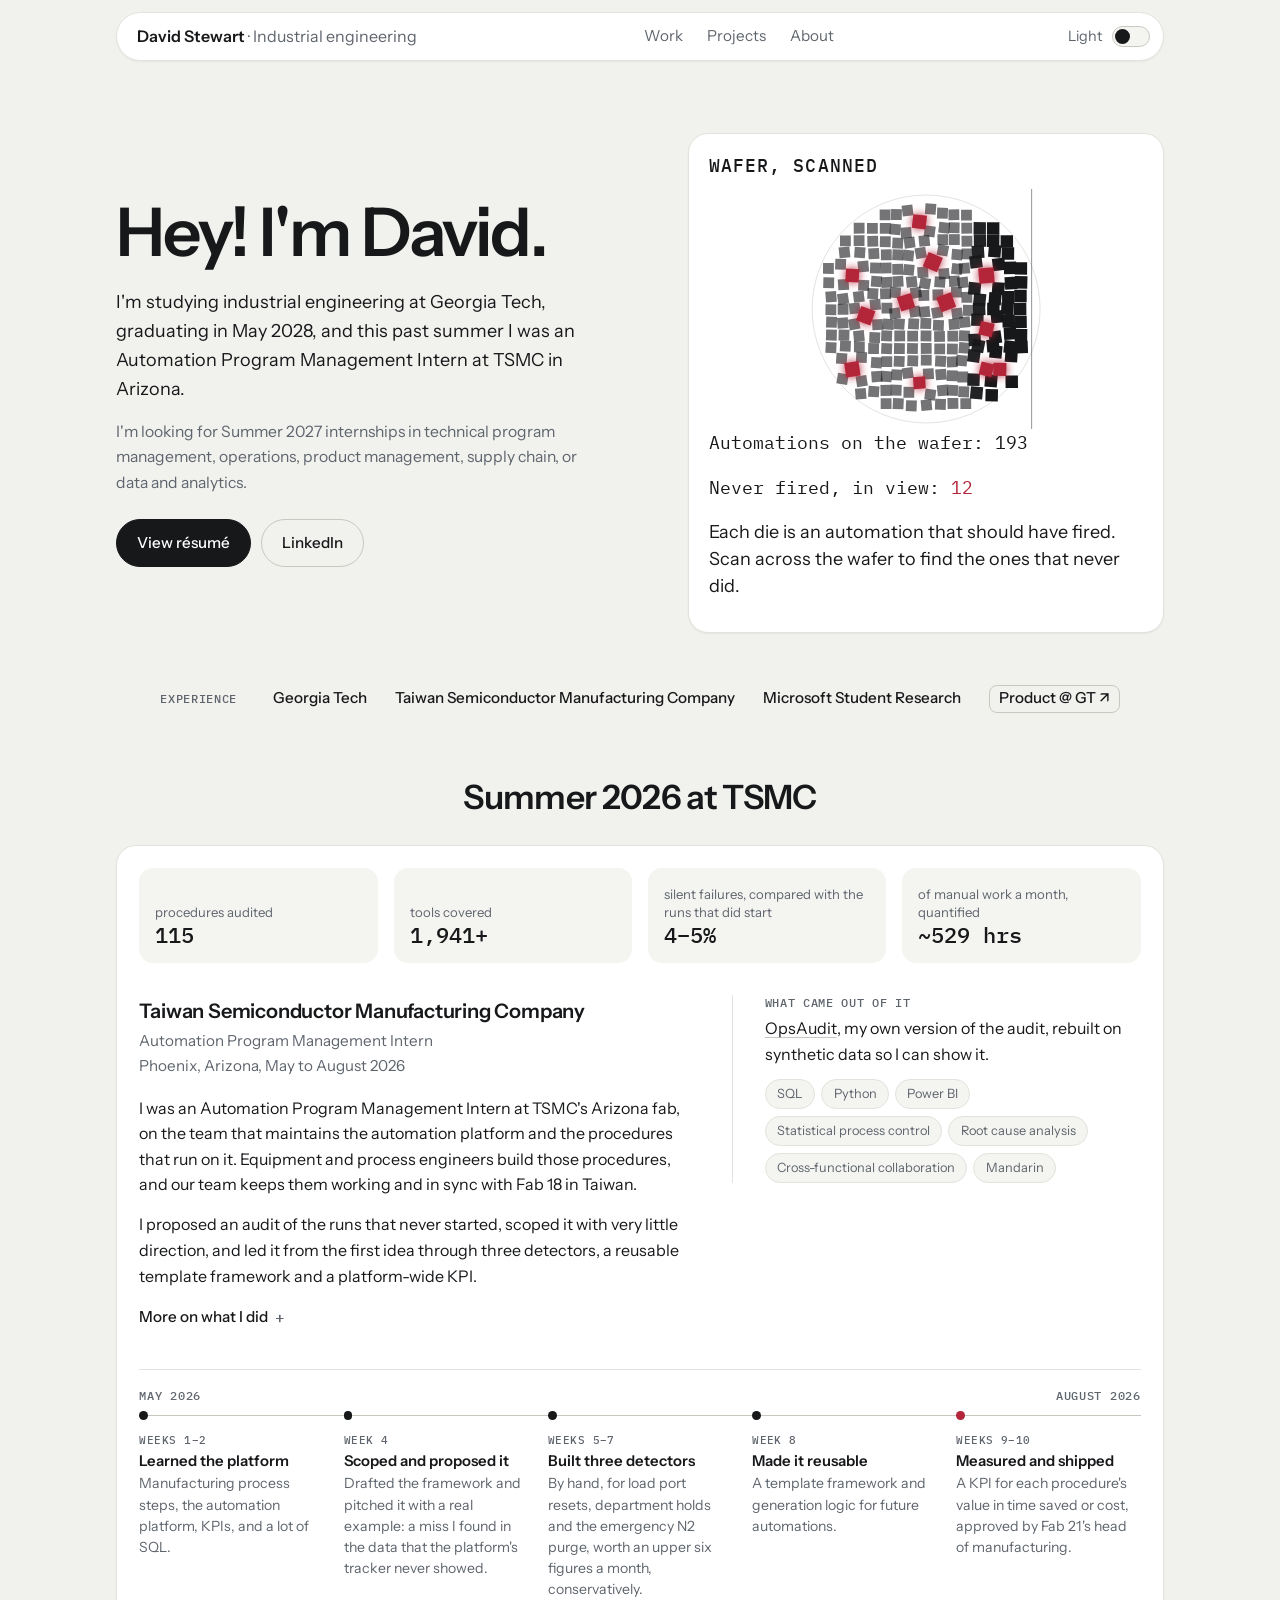
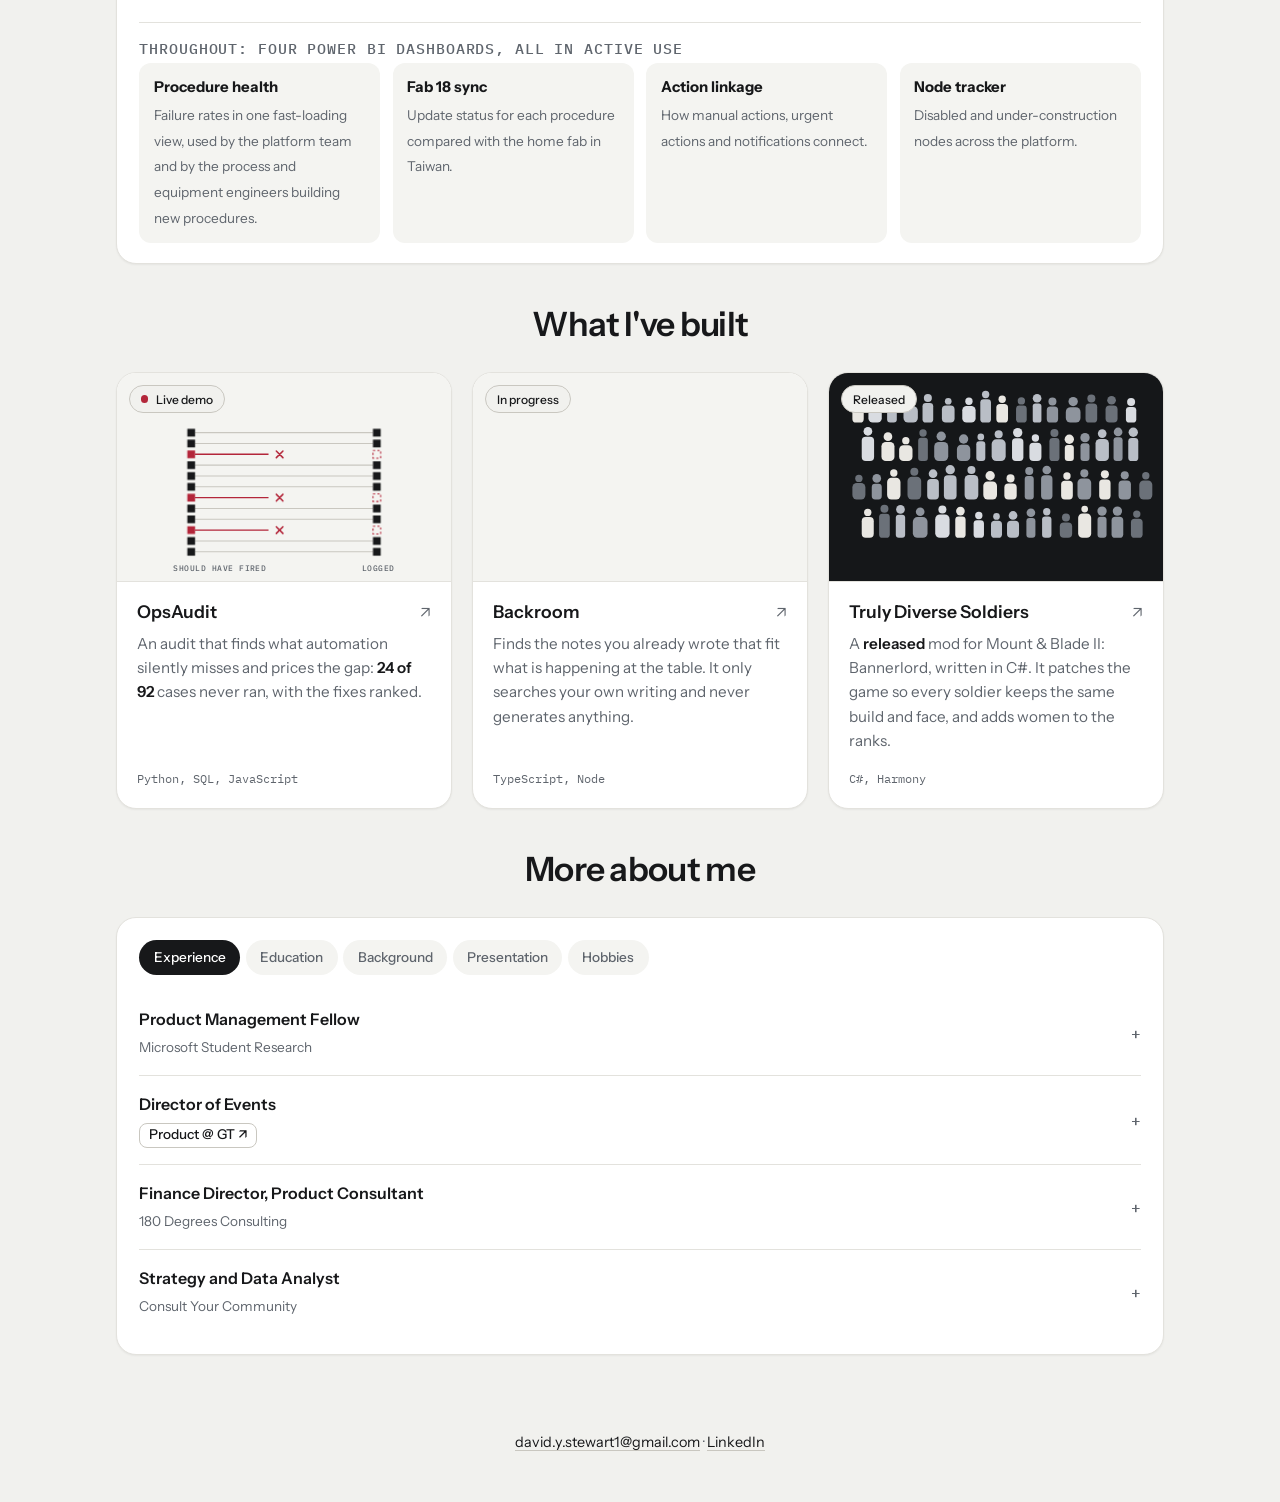
==== index.html @ c369ab75 "Expand the TSMC intro Co-Authored-By: Claude Sonnet 5.5 <noreply@anthropic.com> Claude-Session: http" ====
<!doctype html>
<html lang="en">
<head>
<meta charset="utf-8">
<meta name="viewport" content="width=device-width, initial-scale=1">
<title>David Stewart | Industrial engineering, Georgia Tech</title>
<meta name="description" content="David Stewart studies industrial engineering at Georgia Tech. Work on operations analytics, a tool for tabletop game masters, and a Bannerlord mod.">
<meta name="color-scheme" content="dark light">
<meta property="og:type" content="website">
<meta property="og:title" content="David Stewart | Industrial engineering, Georgia Tech">
<meta property="og:description" content="Industrial engineering student at Georgia Tech. Internship work on automation audits, plus projects in operations analytics, tabletop games and game modding.">
<meta property="og:image" content="https://dstew2816.github.io/og-image.png">
<meta property="og:url" content="https://dstew2816.github.io/">
<meta name="twitter:card" content="summary_large_image">
<link rel="icon" href="favicon.svg" type="image/svg+xml">
<link rel="icon" href="favicon-32.png" sizes="32x32" type="image/png">
<link rel="apple-touch-icon" href="apple-touch-icon.png">
<script>document.documentElement.classList.add('js'); try { var t = localStorage.getItem('theme'); if (t) document.documentElement.dataset.theme = t; } catch (e) {}</script>
<link rel="preconnect" href="https://fonts.googleapis.com">
<link rel="preconnect" href="https://fonts.gstatic.com" crossorigin>
<link href="https://fonts.googleapis.com/css2?family=IBM+Plex+Mono:wght@400;500&family=Instrument+Sans:wght@400;500;600&display=swap" rel="stylesheet">
<link rel="stylesheet" href="site.css?v=20261102k">
</head>
<body>

<nav class="nav" aria-label="Main">
  <div class="nav-in">
    <a class="brand" href="#top">David Stewart <span>&middot; Industrial engineering</span></a>
    <ul class="links">
      <li><a href="#work">Work</a></li>
      <li><a href="#projects">Projects</a></li>
      <li><a href="#about">About</a></li>
    </ul>
    <button class="switch" type="button" role="switch" aria-checked="true"><span class="lbl">Dark</span><span class="track"></span></button>
  </div>
</nav>

<div class="shell" id="top">

<header class="hero">
  <div>
    <h1>Hey! I'm David.</h1>
    <p>I'm studying industrial engineering at Georgia Tech, graduating in May 2028, and this past summer I was an Automation Program Management Intern at TSMC in Arizona.</p>
    <p class="small">I'm looking for Summer 2027 internships in technical program management, operations, product management, supply chain, or data and analytics.</p>
    <div class="cta">
      <a class="btn solid" href="resume.pdf">View r&eacute;sum&eacute;</a>
      <a class="btn" href="https://www.linkedin.com/in/david-y-stewart" rel="noopener">LinkedIn</a>
    </div>
  </div>
  <div class="panel monitor">
    <p class="eyebrow">Wafer, scanned</p>
    <canvas id="monitor" aria-hidden="true"></canvas>
    <p class="readout mono" aria-hidden="true"><span id="mon-checked">Automations on the wafer: 193</span><span id="mon-bad">Never fired, in view: <span class="bad">0</span></span></p>
    <p class="cap">Each die is an automation that should have fired. Scan across the wafer to find the ones that never did.</p>
  </div>
</header>

<div class="affil">
  <span class="eyebrow">Experience</span>
  <b>Georgia Tech</b>
  <b>Taiwan Semiconductor Manufacturing Company</b>
  <b>Microsoft Student Research</b>
  <a class="boxlink" href="https://productatgt.org/" target="_blank" rel="noopener">Product @ GT &nearr;</a>
</div>

<main>

<section class="block" id="work">
  <h2>Summer 2026 at TSMC</h2>
  <div class="card card-pad work">
    <dl class="figures">
      <div><dd><span data-count="130">130</span></dd><dt>procedures audited</dt></div>
      <div><dd><span data-count="2200">2,200</span>+</dd><dt>tools covered</dt></div>
      <div><dd><span data-count="4">4</span>&ndash;<span data-count="6">6</span>%</dd><dt>silent failures, compared with the runs that did start</dt></div>
      <div><dd>~<span data-count="600">600</span> hrs</dd><dt>of manual work a month, quantified</dt></div>
    </dl>
    <div class="work-cols">
    <div class="work-info">
      <h3>Taiwan Semiconductor Manufacturing Company</h3>
      <p class="role"><span>Automation Program Management Intern</span><span>Phoenix, Arizona, May to August 2026</span></p>
      <p>I was an Automation Program Management Intern at TSMC's Arizona fab, on the team that maintains the automation platform and the procedures that run on it. Equipment and process engineers build those procedures, and our team keeps them working and in sync with Fab 18 in Taiwan.</p>
      <p>I proposed an audit of the runs that never started, scoped it with very little direction, and led it from the first idea through three detectors, a reusable template framework and a platform-wide KPI.</p>
      <details>
        <summary>More on what I did</summary>
        <div>
          <p>The procedures came from inconsistent templates, so I turned them into detection specifications and found owners for them across several departments and with teams in Taiwan, where I worked in Mandarin. I wrote SQL and Python against more than 1,000,000 daily log entries and set up on-call alerts for critical misses.</p>
          <p>I sized the gap at about 600 hours a month of manual work and a conservative estimate of upper six figures a month in scrap and rework avoided, with wafers worth about $25,000 each, and prioritized the fixes that protect wafer flow. I also built a reusable audit template.</p>
          <p>I shipped a platform-wide key performance indicator, time saved per run, along with four Power BI dashboards that are now in active use. The indicator was approved after I presented it to the head of manufacturing for Fab 21.</p>
        </div>
      </details>
    </div>
    <div class="from">
        <p class="eyebrow">What came out of it</p>
        <p><a href="projects/opsaudit.html">OpsAudit</a>, my own version of the audit, rebuilt on synthetic data so I can show it.</p>
        <ul class="tags"><li>SQL</li><li>Python</li><li>Power BI</li><li>Statistical process control</li><li>Root cause analysis</li><li>Cross-functional collaboration</li><li>Mandarin</li></ul>
    </div>
    </div>
    <div class="timeline" aria-label="Internship timeline">
      <div class="tl-axis eyebrow"><span>May 2026</span><span>August 2026</span></div>
      <ol>
        <li><span class="wk">Weeks 1&ndash;2</span><b>Learned the platform</b><span>Manufacturing process steps, the automation platform, KPIs, and a lot of SQL.</span></li>
        <li><span class="wk">Week 4</span><b>Scoped and proposed it</b><span>Drafted the framework and pitched it with a real example: a miss I found in the data that the platform's tracker never showed.</span></li>
        <li><span class="wk">Weeks 5&ndash;7</span><b>Built three detectors</b><span>By hand, for load port resets, department holds and the emergency N2 purge, worth an upper six figures a month, conservatively.</span></li>
        <li><span class="wk">Week 8</span><b>Made it reusable</b><span>A template framework and generation logic for future automations.</span></li>
        <li><span class="wk">Weeks 9&ndash;10</span><b>Measured and shipped</b><span>A KPI for each procedure's value in time saved or cost, approved by Fab 21's head of manufacturing.</span></li>
      </ol>
      <div class="tl-dash">
        <p class="eyebrow">Throughout: four Power BI dashboards, all in active use</p>
        <div class="dash-grid">
          <div><b>Procedure health</b><span>Failure rates in one fast-loading view, used by the platform team and by the process and equipment engineers building new procedures.</span></div>
          <div><b>Fab 18 sync</b><span>Update status for each procedure compared with the home fab in Taiwan.</span></div>
          <div><b>Action linkage</b><span>How manual actions, urgent actions and notifications connect.</span></div>
          <div><b>Node tracker</b><span>Disabled and under-construction nodes across the platform.</span></div>
        </div>
      </div>
    </div>
  </div>
</section>

<section class="block" id="projects">
  <h2>What I've built</h2>
  <div class="grid3">

    <a class="card proj" href="projects/opsaudit.html">
      <div class="cover"><svg class="audit" viewBox="0 0 300 188" role="img" aria-label="Events that should have fired on the left are matched to the automation log on the right, and three have no match"><text x="50" y="179">SHOULD HAVE FIRED</text><text x="250" y="179" text-anchor="end">LOGGED</text><path class="ln" pathLength="1" style="--k:0" d="M69.5 54.0 C126 54.0 174 54.0 230.5 54.0"/><rect class="sq" x="62.5" y="50.5" width="7" height="7"/><rect class="sq" x="230.5" y="50.5" width="7" height="7"/><path class="ln" pathLength="1" style="--k:1" d="M69.5 63.8 C126 63.8 174 63.8 230.5 63.8"/><rect class="sq" x="62.5" y="60.3" width="7" height="7"/><rect class="sq" x="230.5" y="60.3" width="7" height="7"/><path class="stub" pathLength="1" style="--k:2" d="M69.5 73.6 L136 73.6"/><path class="miss" style="--k:2" d="M143 70.6 l6 6 m0 -6 l-6 6"/><rect class="slot" x="230.5" y="70.1" width="7" height="7" style="--k:2"/><rect class="sq bad" x="62.5" y="70.1" width="7" height="7"/><path class="ln" pathLength="1" style="--k:3" d="M69.5 83.4 C126 83.4 174 83.4 230.5 83.4"/><rect class="sq" x="62.5" y="79.9" width="7" height="7"/><rect class="sq" x="230.5" y="79.9" width="7" height="7"/><path class="ln" pathLength="1" style="--k:4" d="M69.5 93.2 C126 93.2 174 93.2 230.5 93.2"/><rect class="sq" x="62.5" y="89.7" width="7" height="7"/><rect class="sq" x="230.5" y="89.7" width="7" height="7"/><path class="ln" pathLength="1" style="--k:5" d="M69.5 103.0 C126 103.0 174 103.0 230.5 103.0"/><rect class="sq" x="62.5" y="99.5" width="7" height="7"/><rect class="sq" x="230.5" y="99.5" width="7" height="7"/><path class="stub" pathLength="1" style="--k:6" d="M69.5 112.8 L136 112.8"/><path class="miss" style="--k:6" d="M143 109.8 l6 6 m0 -6 l-6 6"/><rect class="slot" x="230.5" y="109.3" width="7" height="7" style="--k:6"/><rect class="sq bad" x="62.5" y="109.3" width="7" height="7"/><path class="ln" pathLength="1" style="--k:7" d="M69.5 122.6 C126 122.6 174 122.6 230.5 122.6"/><rect class="sq" x="62.5" y="119.1" width="7" height="7"/><rect class="sq" x="230.5" y="119.1" width="7" height="7"/><path class="ln" pathLength="1" style="--k:8" d="M69.5 132.4 C126 132.4 174 132.4 230.5 132.4"/><rect class="sq" x="62.5" y="128.9" width="7" height="7"/><rect class="sq" x="230.5" y="128.9" width="7" height="7"/><path class="stub" pathLength="1" style="--k:9" d="M69.5 142.2 L136 142.2"/><path class="miss" style="--k:9" d="M143 139.2 l6 6 m0 -6 l-6 6"/><rect class="slot" x="230.5" y="138.7" width="7" height="7" style="--k:9"/><rect class="sq bad" x="62.5" y="138.7" width="7" height="7"/><path class="ln" pathLength="1" style="--k:10" d="M69.5 152.0 C126 152.0 174 152.0 230.5 152.0"/><rect class="sq" x="62.5" y="148.5" width="7" height="7"/><rect class="sq" x="230.5" y="148.5" width="7" height="7"/><path class="ln" pathLength="1" style="--k:11" d="M69.5 161.8 C126 161.8 174 161.8 230.5 161.8"/><rect class="sq" x="62.5" y="158.3" width="7" height="7"/><rect class="sq" x="230.5" y="158.3" width="7" height="7"/></svg><span class="badge live">Live demo</span></div>
      <div class="proj-body">
        <div class="proj-top"><h3>OpsAudit</h3><span class="arrow" aria-hidden="true">&nearr;</span></div>
        <p>An audit that finds what automation silently misses and prices the gap: <b>24 of 92</b> cases never ran, with the fixes ranked.</p>
        <span class="meta mono">Python, SQL, JavaScript</span>
      </div>
    </a>

    <a class="card proj" href="projects/backroom.html">
      <div class="cover"><canvas class="graph" aria-hidden="true"></canvas><span class="badge">In progress</span></div>
      <div class="proj-body">
        <div class="proj-top"><h3>Backroom</h3><span class="arrow" aria-hidden="true">&nearr;</span></div>
        <p>Finds the notes you already wrote that fit what is happening at the table. It only searches your own writing and never generates anything.</p>
        <span class="meta mono">TypeScript, Node</span>
      </div>
    </a>

    <a class="card proj" href="projects/truly-diverse-soldiers.html">
      <div class="cover"><svg class="soldiers" viewBox="0 0 1000 625" preserveAspectRatio="xMidYMid slice" role="img" aria-label="Rows of figures with different builds and heights, slowly changing size"><rect width="1000" height="625" fill="#151719"/><g class="fig" style="--dur:4.6s;--dl:-0.7s;--a:0.18"><circle cx="87.0" cy="66" r="12" fill="#e9e7e2"/><rect x="70" y="81" width="34" height="69" rx="11" fill="#e9e7e2"/></g><g class="fig" style="--dur:4.3s;--dl:-0.4s;--a:0.18"><circle cx="138.0" cy="66" r="11" fill="#d9dce1"/><rect x="118" y="80" width="40" height="70" rx="13" fill="#d9dce1"/></g><g class="fig" style="--dur:6.9s;--dl:-5.3s;--a:0.23"><circle cx="188.5" cy="77" r="13" fill="#b9bec6"/><rect x="174" y="93" width="29" height="57" rx="9" fill="#b9bec6"/></g><g class="fig" style="--dur:4.6s;--dl:-3.5s;--a:0.16"><circle cx="244.5" cy="84" r="14" fill="#b9bec6"/><rect x="223" y="101" width="43" height="49" rx="14" fill="#b9bec6"/></g><g class="fig" style="--dur:4.4s;--dl:-0.7s;--a:0.16"><circle cx="296.0" cy="76" r="12" fill="#b9bec6"/><rect x="280" y="91" width="32" height="59" rx="10" fill="#b9bec6"/></g><g class="fig" style="--dur:6.9s;--dl:-5.4s;--a:0.25"><circle cx="357.0" cy="86" r="10" fill="#b9bec6"/><rect x="338" y="99" width="38" height="51" rx="12" fill="#b9bec6"/></g><g class="fig" style="--dur:6.5s;--dl:-1.3s;--a:0.16"><circle cx="419.0" cy="86" r="11" fill="#d9dce1"/><rect x="399" y="100" width="40" height="50" rx="13" fill="#d9dce1"/></g><g class="fig" style="--dur:5.9s;--dl:-4.8s;--a:0.25"><circle cx="469.0" cy="66" r="11" fill="#b9bec6"/><rect x="453" y="80" width="32" height="70" rx="10" fill="#b9bec6"/></g><g class="fig" style="--dur:6.8s;--dl:-0.6s;--a:0.21"><circle cx="518.5" cy="80" r="11" fill="#e9e7e2"/><rect x="501" y="94" width="35" height="56" rx="11" fill="#e9e7e2"/></g><g class="fig" style="--dur:6.1s;--dl:-3.4s;--a:0.14"><circle cx="576.0" cy="85" r="11" fill="#6b7179"/><rect x="560" y="99" width="32" height="51" rx="10" fill="#6b7179"/></g><g class="fig" style="--dur:5.4s;--dl:-0.6s;--a:0.28"><circle cx="623.0" cy="77" r="13" fill="#b9bec6"/><rect x="610" y="93" width="26" height="57" rx="8" fill="#b9bec6"/></g><g class="fig" style="--dur:6.7s;--dl:-3.6s;--a:0.16"><circle cx="669.0" cy="87" r="12" fill="#8e949d"/><rect x="652" y="102" width="34" height="48" rx="11" fill="#8e949d"/></g><g class="fig" style="--dur:6.9s;--dl:-3.8s;--a:0.25"><circle cx="731.0" cy="87" r="14" fill="#8e949d"/><rect x="709" y="104" width="44" height="46" rx="14" fill="#8e949d"/></g><g class="fig" style="--dur:6.7s;--dl:-3.4s;--a:0.18"><circle cx="785.5" cy="78" r="12" fill="#6b7179"/><rect x="768" y="93" width="35" height="57" rx="11" fill="#6b7179"/></g><g class="fig" style="--dur:5.8s;--dl:-2.9s;--a:0.14"><circle cx="846.0" cy="83" r="13" fill="#6b7179"/><rect x="828" y="99" width="36" height="51" rx="12" fill="#6b7179"/></g><g class="fig" style="--dur:4.8s;--dl:-5.4s;--a:0.11"><circle cx="904.5" cy="88" r="12" fill="#d9dce1"/><rect x="889" y="103" width="31" height="47" rx="10" fill="#d9dce1"/></g><g class="fig" style="--dur:4.0s;--dl:-4.1s;--a:0.16"><circle cx="116.5" cy="176" r="13" fill="#d9dce1"/><rect x="98" y="192" width="37" height="73" rx="12" fill="#d9dce1"/></g><g class="fig" style="--dur:5.6s;--dl:-3.1s;--a:0.16"><circle cx="176.5" cy="192" r="13" fill="#e9e7e2"/><rect x="157" y="208" width="39" height="57" rx="13" fill="#e9e7e2"/></g><g class="fig" style="--dur:7.2s;--dl:-1.3s;--a:0.18"><circle cx="230.0" cy="204" r="11" fill="#e9e7e2"/><rect x="210" y="218" width="40" height="47" rx="13" fill="#e9e7e2"/></g><g class="fig" style="--dur:4.5s;--dl:-4.2s;--a:0.16"><circle cx="281.5" cy="181" r="11" fill="#6b7179"/><rect x="267" y="195" width="29" height="70" rx="9" fill="#6b7179"/></g><g class="fig" style="--dur:5.0s;--dl:-5.0s;--a:0.16"><circle cx="336.0" cy="191" r="14" fill="#8e949d"/><rect x="315" y="208" width="42" height="57" rx="14" fill="#8e949d"/></g><g class="fig" style="--dur:5.7s;--dl:-6.0s;--a:0.14"><circle cx="403.0" cy="199" r="14" fill="#8e949d"/><rect x="383" y="216" width="40" height="49" rx="13" fill="#8e949d"/></g><g class="fig" style="--dur:4.1s;--dl:-1.5s;--a:0.23"><circle cx="454.5" cy="193" r="10" fill="#b9bec6"/><rect x="441" y="206" width="27" height="59" rx="9" fill="#b9bec6"/></g><g class="fig" style="--dur:5.9s;--dl:-1.5s;--a:0.16"><circle cx="508.0" cy="185" r="12" fill="#b9bec6"/><rect x="487" y="200" width="42" height="65" rx="14" fill="#b9bec6"/></g><g class="fig" style="--dur:4.5s;--dl:-3.0s;--a:0.11"><circle cx="565.0" cy="180" r="14" fill="#d9dce1"/><rect x="548" y="197" width="34" height="68" rx="11" fill="#d9dce1"/></g><g class="fig" style="--dur:6.2s;--dl:-5.9s;--a:0.28"><circle cx="618.0" cy="196" r="11" fill="#d9dce1"/><rect x="600" y="210" width="36" height="55" rx="12" fill="#d9dce1"/></g><g class="fig" style="--dur:6.3s;--dl:-6.3s;--a:0.11"><circle cx="675.0" cy="181" r="12" fill="#6b7179"/><rect x="660" y="196" width="30" height="69" rx="10" fill="#6b7179"/></g><g class="fig" style="--dur:4.8s;--dl:-6.4s;--a:0.23"><circle cx="719.5" cy="200" r="14" fill="#e9e7e2"/><rect x="706" y="217" width="27" height="48" rx="9" fill="#e9e7e2"/></g><g class="fig" style="--dur:5.2s;--dl:-6.2s;--a:0.21"><circle cx="766.5" cy="195" r="14" fill="#8e949d"/><rect x="753" y="212" width="27" height="53" rx="9" fill="#8e949d"/></g><g class="fig" style="--dur:6.5s;--dl:-1.9s;--a:0.14"><circle cx="818.0" cy="183" r="13" fill="#b9bec6"/><rect x="798" y="199" width="40" height="66" rx="13" fill="#b9bec6"/></g><g class="fig" style="--dur:5.3s;--dl:-0.9s;--a:0.18"><circle cx="865.5" cy="178" r="13" fill="#8e949d"/><rect x="852" y="194" width="27" height="71" rx="9" fill="#8e949d"/></g><g class="fig" style="--dur:7.0s;--dl:-2.2s;--a:0.11"><circle cx="911.0" cy="179" r="14" fill="#b9bec6"/><rect x="896" y="196" width="30" height="69" rx="10" fill="#b9bec6"/></g><g class="fig" style="--dur:4.0s;--dl:-1.1s;--a:0.23"><circle cx="89.5" cy="317" r="11" fill="#6b7179"/><rect x="70" y="331" width="39" height="49" rx="13" fill="#6b7179"/></g><g class="fig" style="--dur:5.1s;--dl:-1.9s;--a:0.14"><circle cx="143.0" cy="317" r="13" fill="#8e949d"/><rect x="128" y="333" width="30" height="47" rx="10" fill="#8e949d"/></g><g class="fig" style="--dur:7.1s;--dl:-2.8s;--a:0.14"><circle cx="194.0" cy="301" r="11" fill="#e9e7e2"/><rect x="174" y="315" width="40" height="65" rx="13" fill="#e9e7e2"/></g><g class="fig" style="--dur:4.1s;--dl:-0.4s;--a:0.14"><circle cx="255.5" cy="297" r="12" fill="#6b7179"/><rect x="235" y="312" width="41" height="68" rx="13" fill="#6b7179"/></g><g class="fig" style="--dur:6.1s;--dl:-1.0s;--a:0.11"><circle cx="311.5" cy="303" r="13" fill="#b9bec6"/><rect x="294" y="319" width="35" height="61" rx="11" fill="#b9bec6"/></g><g class="fig" style="--dur:5.4s;--dl:-1.7s;--a:0.28"><circle cx="363.0" cy="291" r="14" fill="#b9bec6"/><rect x="344" y="308" width="38" height="72" rx="12" fill="#b9bec6"/></g><g class="fig" style="--dur:4.2s;--dl:-3.5s;--a:0.23"><circle cx="426.5" cy="292" r="12" fill="#b9bec6"/><rect x="406" y="307" width="41" height="73" rx="13" fill="#b9bec6"/></g><g class="fig" style="--dur:5.2s;--dl:-6.5s;--a:0.18"><circle cx="482.5" cy="309" r="14" fill="#e9e7e2"/><rect x="462" y="326" width="41" height="54" rx="13" fill="#e9e7e2"/></g><g class="fig" style="--dur:4.7s;--dl:-2.7s;--a:0.11"><circle cx="543.5" cy="317" r="12" fill="#e9e7e2"/><rect x="525" y="332" width="37" height="48" rx="12" fill="#e9e7e2"/></g><g class="fig" style="--dur:5.2s;--dl:-1.7s;--a:0.25"><circle cx="599.5" cy="295" r="12" fill="#8e949d"/><rect x="586" y="310" width="27" height="70" rx="9" fill="#8e949d"/></g><g class="fig" style="--dur:6.6s;--dl:-3.3s;--a:0.11"><circle cx="652.0" cy="292" r="13" fill="#8e949d"/><rect x="635" y="308" width="34" height="72" rx="11" fill="#8e949d"/></g><g class="fig" style="--dur:4.7s;--dl:-1.6s;--a:0.14"><circle cx="712.5" cy="310" r="11" fill="#e9e7e2"/><rect x="695" y="324" width="35" height="56" rx="11" fill="#e9e7e2"/></g><g class="fig" style="--dur:4.6s;--dl:-5.7s;--a:0.14"><circle cx="764.5" cy="302" r="12" fill="#8e949d"/><rect x="744" y="317" width="41" height="63" rx="13" fill="#8e949d"/></g><g class="fig" style="--dur:4.0s;--dl:-6.1s;--a:0.21"><circle cx="826.0" cy="305" r="12" fill="#e9e7e2"/><rect x="809" y="320" width="34" height="60" rx="11" fill="#e9e7e2"/></g><g class="fig" style="--dur:7.1s;--dl:-2.6s;--a:0.25"><circle cx="885.5" cy="308" r="12" fill="#8e949d"/><rect x="867" y="323" width="37" height="57" rx="12" fill="#8e949d"/></g><g class="fig" style="--dur:6.0s;--dl:-5.2s;--a:0.23"><circle cx="948.5" cy="309" r="11" fill="#6b7179"/><rect x="929" y="323" width="39" height="57" rx="13" fill="#6b7179"/></g><g class="fig" style="--dur:5.5s;--dl:-0.6s;--a:0.14"><circle cx="116.0" cy="419" r="11" fill="#e9e7e2"/><rect x="98" y="433" width="36" height="62" rx="12" fill="#e9e7e2"/></g><g class="fig" style="--dur:6.7s;--dl:-5.9s;--a:0.25"><circle cx="166.0" cy="408" r="12" fill="#6b7179"/><rect x="150" y="423" width="32" height="72" rx="10" fill="#6b7179"/></g><g class="fig" style="--dur:5.0s;--dl:-4.3s;--a:0.25"><circle cx="214.0" cy="410" r="13" fill="#b9bec6"/><rect x="200" y="426" width="28" height="69" rx="9" fill="#b9bec6"/></g><g class="fig" style="--dur:6.0s;--dl:-5.4s;--a:0.21"><circle cx="273.0" cy="417" r="13" fill="#8e949d"/><rect x="251" y="433" width="44" height="62" rx="14" fill="#8e949d"/></g><g class="fig" style="--dur:6.0s;--dl:-4.5s;--a:0.16"><circle cx="339.5" cy="410" r="12" fill="#d9dce1"/><rect x="318" y="425" width="43" height="70" rx="14" fill="#d9dce1"/></g><g class="fig" style="--dur:6.9s;--dl:-6.3s;--a:0.14"><circle cx="393.5" cy="415" r="13" fill="#e9e7e2"/><rect x="378" y="431" width="31" height="64" rx="10" fill="#e9e7e2"/></g><g class="fig" style="--dur:7.0s;--dl:-6.3s;--a:0.23"><circle cx="448.5" cy="428" r="11" fill="#d9dce1"/><rect x="433" y="442" width="31" height="53" rx="10" fill="#d9dce1"/></g><g class="fig" style="--dur:4.0s;--dl:-5.9s;--a:0.14"><circle cx="501.5" cy="431" r="10" fill="#b9bec6"/><rect x="485" y="444" width="33" height="51" rx="11" fill="#b9bec6"/></g><g class="fig" style="--dur:7.0s;--dl:-4.4s;--a:0.11"><circle cx="551.0" cy="428" r="13" fill="#b9bec6"/><rect x="533" y="444" width="36" height="51" rx="12" fill="#b9bec6"/></g><g class="fig" style="--dur:4.4s;--dl:-4.2s;--a:0.21"><circle cx="604.5" cy="420" r="13" fill="#8e949d"/><rect x="591" y="436" width="27" height="59" rx="9" fill="#8e949d"/></g><g class="fig" style="--dur:6.3s;--dl:-6.1s;--a:0.16"><circle cx="652.0" cy="417" r="11" fill="#b9bec6"/><rect x="638" y="431" width="28" height="64" rx="9" fill="#b9bec6"/></g><g class="fig" style="--dur:3.9s;--dl:-6.1s;--a:0.11"><circle cx="709.5" cy="434" r="12" fill="#6b7179"/><rect x="691" y="449" width="37" height="46" rx="12" fill="#6b7179"/></g><g class="fig" style="--dur:6.8s;--dl:-0.8s;--a:0.25"><circle cx="765.5" cy="409" r="10" fill="#e9e7e2"/><rect x="746" y="422" width="39" height="73" rx="13" fill="#e9e7e2"/></g><g class="fig" style="--dur:6.4s;--dl:-5.8s;--a:0.21"><circle cx="817.5" cy="415" r="14" fill="#8e949d"/><rect x="804" y="432" width="27" height="63" rx="9" fill="#8e949d"/></g><g class="fig" style="--dur:6.8s;--dl:-1.3s;--a:0.23"><circle cx="863.5" cy="415" r="14" fill="#8e949d"/><rect x="846" y="432" width="35" height="63" rx="11" fill="#8e949d"/></g><g class="fig" style="--dur:5.0s;--dl:-5.9s;--a:0.23"><circle cx="921.5" cy="424" r="11" fill="#6b7179"/><rect x="904" y="438" width="35" height="57" rx="11" fill="#6b7179"/></g></svg><span class="badge">Released</span></div>
      <div class="proj-body">
        <div class="proj-top"><h3>Truly Diverse Soldiers</h3><span class="arrow" aria-hidden="true">&nearr;</span></div>
        <p>A <b>released</b> mod for Mount &amp; Blade II: Bannerlord, written in C#. It patches the game so every soldier keeps the same build and face, and adds women to the ranks.</p>
        <span class="meta mono">C#, Harmony</span>
      </div>
    </a>

  </div>
</section>

<section class="block" id="about">
  <h2>More about me</h2>
  <div class="card card-pad resume" data-tabs>
      <div class="tabs" role="tablist">
      <button role="tab" aria-selected="true" data-for="exp">Experience</button>
      <button role="tab" aria-selected="false" data-for="edu">Education</button>
      <button role="tab" aria-selected="false" data-for="lang">Background</button>
      <button role="tab" aria-selected="false" data-for="pres">Presentation</button>
      <button role="tab" aria-selected="false" data-for="dnd">Hobbies</button>
    </div>
    <div class="panelbody" id="exp" role="tabpanel">
      <details class="entry xp"><summary><span class="xp-t"><b>Product Management Fellow</b><span class="sub">Microsoft Student Research</span></span></summary><div class="xp-b"><p class="when">September 2026 to present</p><p>Prototyping an AI-native incident management portal for a Microsoft product team, as a React web app on Azure Static Web Apps with customer and engineer views that I refine weekly with the Microsoft product lead. I also benchmarked a competitor platform across six evaluation tracks, separating verified capability from vendor marketing with sourced evidence.</p><ul class="tags"><li>Product prototyping</li><li>React</li><li>Azure</li><li>Competitive analysis</li><li>Weekly product reviews</li></ul></div></details>
      <details class="entry xp"><summary><span class="xp-t"><b>Director of Events</b><span class="sub"><a class="boxlink" href="https://productatgt.org/" target="_blank" rel="noopener">Product @ GT &nearr;</a></span></span></summary><div class="xp-b"><p class="when">August 2026 to present</p><p>I run events for Georgia Tech's premier product management club, whose partners include Google, Microsoft, Home Depot and UPS.</p><ul class="tags"><li>Event planning</li><li>Partner coordination</li><li>Leadership</li></ul></div></details>
      <details class="entry xp"><summary><span class="xp-t"><b>Finance Director, Product Consultant</b><span class="sub">180 Degrees Consulting</span></span></summary><div class="xp-b"><p class="when">September 2024 to present</p><p>Worked with Pro Bono Partnership of Atlanta and drove a 30 percent increase in monthly active users and 20 percent in client registration by auditing engagement data and directing a rebuild of their content management system.</p><ul class="tags"><li>Engagement analytics</li><li>Content management</li><li>Client work</li><li>Finance</li></ul></div></details>
      <details class="entry xp"><summary><span class="xp-t"><b>Strategy and Data Analyst</b><span class="sub">Consult Your Community</span></span></summary><div class="xp-b"><p class="when">September 2024 to present</p><p>Identified $1M in idle inventory for an educational distributor by digitizing paper records into one inventory database, then delivered a plan to sell it to other businesses.</p><ul class="tags"><li>Inventory analysis</li><li>Database design</li><li>Data digitization</li><li>Business strategy</li></ul></div></details>
    </div>
    <div class="panelbody" id="edu" role="tabpanel" hidden>
      <div class="entry"><h4>Georgia Institute of Technology</h4><p class="sub">B.S. in Industrial Engineering, concentration in Analytics and Data Science, graduating May 2028. Stamps President's Scholar.</p><p>Coursework includes Database Systems, Engineering Optimization, Simulation Analysis and Design, Quality Improvement Methods, and Regression and Forecasting.</p></div>
    </div>
    <div class="panelbody" id="pres" role="tabpanel" hidden>
      <p>I build a presentation around the people who will be listening. Here is a short story from a research pitch I gave as a Germination Project fellow, on mental illness treatment and healthcare disparities among veterans and people experiencing homelessness. Our team had spent most of the project in the data. For the final presentation I took the ending and added a few short recollections from our interviews, along with my own personal connection to the topic. I kept them controlled and let them sit next to the numbers. The audience included Penn Medicine staff and local government leaders, and we won the pitch. The numbers made the case and the stories made it matter to the room. That is how I approach any presentation: who is listening, what they need to hear, and how to make it land for them.</p>
      <p>That comes from years of performing. I've acted in short films and scholastic commercials since I was around twelve.</p>
    </div>
    <div class="panelbody" id="dnd" role="tabpanel" hidden>
      <p>I run a Dungeons &amp; Dragons campaign, and it is where <a href="projects/backroom.html">Backroom</a> came from. In one session the party wandered into an area I had only mentioned in a description for flavor. A level 3 wizard had to start flying, and I had to shift several traps a few alleyways down on the spot.</p>
    </div>
    <div class="panelbody" id="lang" role="tabpanel" hidden>
      <p>I grew up in Hangzhou and moved to New Mexico in third grade, where I started over in English. I learned it from library books and an online fan community, and I'm fluent in both languages now. At TSMC that meant I could confirm what a procedure was meant to do directly with teams in Taiwan.</p>
      <svg class="route" viewBox="0 0 1004 233" role="img" aria-label="A route over a world map from Hangzhou to New Mexico, Atlanta and Phoenix">
        <defs><clipPath id="mapclip"><rect x="40" y="25" width="924" height="188" rx="12"/></clipPath></defs><g class="map" clip-path="url(#mapclip)"><rect class="sea" x="40" y="25" width="924" height="188"/><path class="land" fill-rule="evenodd" d="M915.3 224.9 L912.6 228.2 L910.2 228.8 L907.0 228.2 L901.5 228.3 L898.6 228.8 L898.1 231.3 L901.1 234.3 L902.9 232.8 L909.0 231.6 L908.8 233.2 L907.3 232.7 L905.9 234.6 L903.0 235.9 L906.1 240.1 L905.5 241.2 L908.5 245.1 L908.4 247.2 L906.7 248.2 L905.4 247.0 L907.0 244.3 L903.7 245.6 L902.9 244.7 L903.3 243.4 L901.0 241.5 L901.2 238.3 L899.0 239.3 L899.3 243.1 L899.4 247.8 L897.3 248.3 L895.9 247.4 L896.9 244.3 L896.3 241.1 L895.0 241.1 L893.9 238.8 L895.3 236.7 L895.8 234.1 L897.4 229.1 L898.1 227.7 L900.9 225.3 L903.5 226.3 L907.7 226.7 L911.5 226.6 L914.7 224.2 L915.3 224.9ZM926.7 225.9 L926.5 228.7 L924.8 228.4 L924.3 230.4 L925.7 232.2 L924.7 232.6 L923.4 230.5 L922.4 226.3 L923.1 223.6 L924.2 222.4 L924.4 224.2 L926.4 224.5 L926.7 225.9ZM851.2 248.9 L847.5 249.0 L844.8 246.2 L840.5 243.5 L839.1 241.5 L836.6 238.8 L835.0 236.4 L832.5 231.7 L829.6 229.0 L828.6 226.2 L827.4 223.6 L824.4 221.5 L822.7 218.7 L820.2 216.8 L816.8 213.2 L816.5 211.5 L818.6 211.7 L823.7 212.3 L826.6 215.5 L829.2 217.8 L831.0 219.1 L834.1 222.7 L837.5 222.7 L840.2 225.0 L842.2 227.7 L844.7 229.3 L843.3 231.9 L845.2 233.1 L846.4 233.2 L847.0 235.5 L848.1 237.3 L850.6 237.6 L852.2 239.7 L851.3 243.8 L851.2 248.9ZM891.0 223.6 L894.7 226.6 L890.8 227.0 L889.7 229.3 L889.8 232.3 L886.6 234.5 L886.6 237.8 L885.3 242.8 L884.8 241.7 L881.1 243.2 L879.7 241.1 L877.4 240.9 L875.7 239.9 L871.8 241.1 L870.6 239.5 L868.5 239.7 L865.7 239.3 L865.2 234.9 L863.6 233.9 L862.0 231.1 L861.5 228.2 L861.9 225.2 L863.9 223.0 L866.3 224.1 L868.9 223.5 L869.5 220.7 L870.9 220.1 L874.9 219.4 L877.3 216.8 L878.9 214.7 L880.2 213.4 L883.0 211.6 L885.5 209.3 L887.2 206.7 L888.5 206.7 L890.2 208.4 L890.4 209.8 L892.6 210.8 L895.3 211.8 L895.1 213.0 L892.8 213.2 L893.4 214.8 L891.0 215.9 L889.1 218.9 L891.6 222.1 L891.0 223.6ZM919.0 201.8 L919.4 204.0 L919.6 205.9 L918.5 208.9 L917.2 205.5 L915.7 207.2 L916.8 209.6 L915.8 211.2 L911.9 209.3 L911.0 206.9 L912.0 205.3 L909.9 203.7 L908.9 205.1 L907.3 205.0 L904.9 206.8 L904.3 205.9 L905.6 203.1 L907.7 202.2 L909.5 200.9 L910.7 202.4 L913.2 201.5 L913.7 200.0 L916.1 199.9 L915.9 197.4 L918.5 199.0 L918.8 200.6 L919.0 201.8ZM770.0 209.1 L767.1 209.9 L765.6 207.3 L765.0 202.5 L766.5 197.2 L768.8 199.0 L770.3 201.3 L771.9 204.8 L771.4 208.2 L770.0 209.1ZM300.9 196.2 L298.2 196.6 L297.6 196.3 L298.5 195.4 L298.5 194.1 L300.4 193.7 L301.0 193.8 L300.9 196.2ZM911.1 195.7 L910.0 196.8 L908.9 198.9 L907.9 199.8 L905.9 197.5 L906.5 196.7 L907.4 195.7 L907.7 193.7 L909.5 193.5 L909.0 195.7 L911.5 192.5 L911.1 195.7ZM893.1 198.9 L888.7 202.0 L890.3 199.7 L892.7 197.6 L894.7 195.4 L896.4 192.1 L897.0 194.8 L894.8 196.6 L893.1 198.9ZM904.2 190.4 L906.2 191.4 L908.3 191.4 L908.2 192.8 L906.7 194.2 L904.6 195.1 L904.5 193.6 L904.7 191.9 L904.2 190.4ZM916.2 189.5 L917.1 193.1 L914.5 192.3 L914.6 193.4 L915.4 195.4 L913.8 196.2 L913.7 193.8 L912.7 193.7 L912.2 191.7 L914.1 191.9 L914.1 190.7 L912.1 188.2 L915.2 188.2 L916.2 189.5ZM903.0 186.5 L902.2 189.3 L900.8 187.7 L899.1 185.2 L901.9 185.3 L903.0 186.5ZM902.4 168.5 L904.4 169.5 L905.4 168.6 L905.7 169.5 L905.2 170.8 L906.3 173.2 L905.4 175.9 L903.5 177.0 L903.0 179.7 L903.7 182.3 L905.5 182.7 L906.9 182.3 L911.0 184.1 L910.7 185.9 L911.8 186.7 L911.5 188.2 L908.9 186.6 L907.7 184.9 L906.8 186.1 L904.7 184.1 L901.7 184.6 L900.1 183.9 L900.2 182.5 L901.3 181.7 L900.3 180.9 L899.9 182.1 L898.2 180.2 L897.7 178.8 L897.6 175.6 L898.9 176.7 L899.3 171.5 L900.4 168.5 L902.4 168.5ZM285.6 169.4 L284.7 170.3 L282.2 170.3 L280.3 170.4 L280.1 169.0 L280.6 168.5 L283.3 168.5 L285.0 168.8 L285.6 169.4ZM248.2 170.6 L247.2 171.2 L245.4 170.7 L243.5 169.5 L243.9 168.7 L245.3 168.5 L246.0 168.6 L248.2 168.9 L250.0 169.7 L250.5 170.6 L248.2 170.6ZM262.5 164.0 L265.4 164.5 L265.8 164.0 L268.3 164.0 L270.3 164.8 L271.2 164.8 L271.8 165.9 L273.6 165.9 L273.5 166.9 L274.9 167.0 L276.5 168.2 L275.3 169.5 L273.8 168.8 L272.2 168.9 L271.2 168.8 L270.6 169.4 L269.3 169.6 L268.8 168.8 L267.7 169.3 L266.4 171.5 L265.5 171.0 L265.4 170.1 L263.2 169.5 L261.6 169.7 L259.6 169.5 L258.1 170.1 L256.3 169.1 L256.6 168.0 L259.6 168.5 L262.1 168.7 L263.3 168.0 L261.8 166.6 L261.8 165.3 L259.7 164.8 L260.5 163.9 L262.5 164.0ZM866.1 168.0 L863.3 169.5 L860.6 168.5 L860.5 165.7 L862.1 164.2 L865.7 163.3 L867.6 163.3 L868.3 164.6 L866.9 166.1 L866.1 168.0ZM239.1 154.5 L240.4 155.7 L243.5 155.3 L244.6 156.1 L247.4 158.1 L249.5 159.6 L250.6 159.6 L252.5 160.2 L252.3 161.2 L254.7 161.3 L257.2 162.7 L256.8 163.4 L254.6 163.9 L252.4 164.0 L250.1 163.8 L245.4 164.1 L247.6 162.2 L246.3 161.4 L244.1 161.2 L243.0 160.2 L242.2 158.3 L240.4 158.5 L237.3 157.6 L236.3 156.9 L232.0 156.4 L230.8 155.7 L232.1 154.9 L228.8 154.7 L226.5 156.4 L225.1 156.5 L224.6 157.3 L223.0 157.7 L221.6 157.3 L223.3 156.3 L224.0 155.1 L225.5 154.4 L227.2 153.8 L229.7 153.4 L230.5 153.1 L233.4 153.3 L236.0 153.4 L239.1 154.5ZM246.1 151.2 L245.3 151.4 L244.5 149.5 L243.3 148.5 L244.0 146.4 L245.0 146.5 L246.1 149.3 L246.1 151.2ZM901.9 154.4 L900.5 157.1 L898.7 154.3 L898.4 151.9 L900.3 148.6 L902.9 146.1 L904.4 147.1 L903.9 149.1 L901.9 154.4ZM245.2 141.9 L241.6 142.4 L241.4 141.2 L242.9 140.9 L245.1 141.0 L245.2 141.9ZM247.9 141.9 L247.3 144.2 L246.7 143.8 L246.8 142.1 L245.3 140.7 L245.3 140.4 L247.9 141.9ZM946.3 116.9 L946.7 118.0 L944.9 120.0 L943.5 119.0 L941.8 119.7 L941.0 121.7 L938.8 120.7 L938.8 119.2 L940.7 117.2 L942.5 117.6 L943.9 116.2 L946.3 116.9ZM616.1 111.9 L613.9 113.3 L614.1 113.9 L614.2 114.2 L610.8 115.5 L609.2 115.1 L608.5 113.8 L610.0 113.6 L610.2 113.6 L610.7 112.8 L613.1 112.9 L616.1 111.9ZM580.2 111.8 L582.0 112.9 L584.6 112.7 L587.0 112.9 L587.0 113.5 L588.8 113.1 L588.3 114.1 L583.6 114.4 L583.6 113.8 L579.6 113.2 L580.2 111.8ZM553.2 103.4 L552.0 106.0 L552.5 107.1 L551.8 108.8 L549.3 107.5 L547.6 107.2 L543.0 105.5 L543.5 103.8 L547.3 104.1 L550.7 103.7 L553.2 103.4ZM532.4 93.6 L534.4 95.9 L533.9 100.3 L532.4 100.1 L531.1 101.2 L529.8 100.3 L529.7 96.4 L528.9 94.5 L530.7 94.6 L532.4 93.6ZM967.2 107.0 L966.0 109.7 L966.6 111.3 L964.8 113.6 L960.6 115.2 L954.8 115.4 L950.1 119.2 L947.9 117.9 L947.8 115.4 L942.0 116.2 L938.1 117.7 L934.3 117.8 L937.6 120.2 L935.4 125.8 L933.3 127.2 L931.7 125.9 L932.5 122.9 L930.4 122.0 L929.0 119.7 L932.2 118.7 L933.9 116.6 L937.2 114.9 L939.6 112.7 L946.2 111.7 L949.7 112.4 L953.2 106.5 L955.4 108.1 L960.2 104.8 L962.1 103.5 L964.2 99.5 L963.6 95.7 L965.0 93.7 L968.5 93.1 L970.3 97.6 L970.2 100.3 L967.2 103.6 L967.2 107.0ZM533.5 90.5 L532.5 93.0 L531.0 92.4 L530.2 90.2 L530.9 88.9 L533.0 87.7 L533.5 90.5ZM976.9 83.8 L979.2 84.5 L981.6 83.1 L982.3 86.8 L977.4 87.7 L974.5 91.0 L969.3 88.8 L967.5 92.4 L963.9 92.4 L963.4 89.1 L965.0 86.6 L968.6 86.4 L969.5 81.9 L970.5 79.3 L974.4 82.7 L976.9 83.8ZM291.9 76.0 L294.3 76.4 L297.4 76.3 L295.7 77.7 L294.5 77.9 L290.3 76.5 L289.5 75.4 L290.8 74.4 L291.9 76.0ZM298.0 67.6 L296.4 67.6 L292.2 66.6 L289.1 65.0 L290.2 64.7 L294.6 65.6 L297.9 66.9 L298.0 67.6ZM94.4 69.5 L92.8 70.0 L87.3 68.5 L86.3 67.3 L83.4 66.2 L82.8 65.2 L79.4 64.6 L78.1 62.8 L78.4 62.1 L81.9 62.8 L83.9 63.3 L87.0 63.6 L88.1 64.8 L89.8 66.3 L93.1 67.7 L94.4 69.5ZM316.8 62.3 L314.6 65.2 L316.7 64.1 L318.9 64.8 L317.8 66.0 L320.7 66.9 L322.2 66.1 L325.5 67.1 L324.5 69.5 L326.8 68.9 L327.2 70.7 L328.3 72.7 L326.9 75.6 L325.4 75.8 L323.2 75.1 L323.9 72.4 L323.0 72.0 L319.2 74.9 L317.2 74.8 L319.5 73.2 L316.4 72.4 L312.8 72.6 L306.4 72.5 L305.9 71.5 L308.0 70.4 L306.5 69.5 L309.3 67.5 L312.7 62.2 L314.8 60.4 L317.6 59.2 L319.2 59.4 L318.5 60.3 L316.8 62.3ZM64.1 51.3 L67.2 51.0 L66.2 54.8 L69.1 57.4 L67.8 57.4 L65.8 55.9 L64.6 54.4 L62.9 53.3 L62.3 51.9 L62.5 50.8 L64.1 51.3ZM976.0 62.1 L979.4 68.0 L974.5 66.9 L972.4 71.7 L975.7 75.0 L975.6 77.3 L973.1 75.4 L970.9 77.9 L970.3 75.1 L970.7 71.9 L970.3 68.4 L971.0 65.9 L971.2 61.5 L969.3 58.2 L969.5 53.7 L972.6 52.2 L971.3 50.7 L972.8 50.2 L973.6 52.4 L974.8 55.6 L974.7 58.8 L976.0 62.1ZM479.6 57.1 L473.7 59.1 L469.1 58.6 L471.7 55.1 L470.0 51.8 L474.5 49.2 L477.0 47.7 L479.8 47.5 L483.3 49.6 L481.5 51.8 L482.1 54.2 L479.6 57.1ZM543.9 46.1 L541.9 48.8 L538.4 46.9 L538.0 45.5 L542.8 44.4 L543.9 46.1ZM492.1 36.1 L488.6 39.7 L491.9 39.2 L495.5 39.2 L494.7 41.9 L491.7 44.9 L495.1 45.1 L498.3 49.3 L500.6 49.9 L502.6 53.6 L503.6 54.9 L507.6 55.6 L507.2 57.7 L505.5 58.6 L506.8 60.3 L503.8 62.1 L499.4 62.0 L493.8 63.0 L492.2 62.3 L490.1 63.8 L487.0 63.5 L484.7 64.7 L482.9 64.1 L487.8 60.6 L490.7 59.9 L485.6 59.3 L484.6 58.0 L488.1 57.0 L486.3 55.2 L486.9 53.1 L491.8 53.4 L492.3 51.5 L490.0 49.4 L486.0 48.8 L485.2 47.9 L486.4 46.4 L485.3 45.5 L483.6 47.1 L483.4 43.9 L481.7 42.2 L482.9 38.8 L485.5 36.1 L488.1 36.4 L492.1 36.1ZM240.4 24.5 L239.1 26.2 L237.7 25.9 L236.8 24.9 L237.0 24.7 L238.2 23.7 L239.6 23.8 L240.4 24.5ZM231.7 22.7 L227.9 24.5 L225.5 24.4 L224.8 23.5 L227.3 22.0 L231.8 22.0 L231.7 22.7ZM221.0 12.9 L221.6 14.4 L223.3 13.9 L225.2 14.7 L228.8 15.9 L232.6 16.9 L232.9 18.5 L235.3 18.2 L237.7 19.3 L234.7 20.3 L229.6 19.6 L227.7 18.1 L224.5 19.8 L219.8 21.5 L218.6 19.6 L214.2 19.9 L217.0 18.3 L217.5 15.7 L218.6 12.7 L221.0 12.9ZM454.1 10.3 L453.4 12.4 L457.1 14.7 L452.8 17.2 L443.3 19.5 L440.4 20.1 L436.1 19.6 L426.9 18.5 L430.1 17.1 L422.9 15.5 L428.8 14.8 L428.6 13.8 L421.7 13.1 L424.0 10.9 L429.0 10.4 L434.1 12.7 L439.1 10.9 L443.3 11.8 L448.6 10.1 L454.1 10.3ZM-92.0 2.0 L-83.9 4.5 L-75.3 7.8 L-75.5 9.9 L-73.3 10.7 L-74.1 8.3 L-65.1 8.8 L-58.7 11.9 L-61.9 13.3 L-67.3 13.7 L-67.4 16.9 L-68.8 17.6 L-71.8 17.5 L-74.4 16.3 L-78.7 15.4 L-79.5 13.9 L-82.8 13.4 L-86.6 13.8 L-88.4 12.7 L-87.7 11.4 L-91.6 12.2 L-90.1 13.8 L-92.0 15.2 L1096.0 15.2 L1091.7 16.6 L1087.5 16.4 L1090.4 18.1 L1092.4 20.9 L1093.9 21.8 L1094.3 23.1 L1093.5 24.0 L1087.3 23.3 L1078.1 25.8 L1075.1 26.1 L1070.1 28.5 L1065.3 30.5 L1064.1 32.0 L1059.4 29.7 L1050.8 32.3 L1049.3 31.1 L1046.1 32.5 L1041.7 32.0 L1040.6 34.2 L1036.7 37.4 L1036.8 38.7 L1040.5 39.5 L1040.1 44.3 L1037.0 44.4 L1035.6 47.2 L1037.0 48.6 L1031.2 50.3 L1030.1 54.0 L1025.1 54.8 L1024.2 58.2 L1019.4 61.3 L1018.2 59.0 L1016.8 54.2 L1014.9 46.8 L1016.5 42.3 L1019.3 40.3 L1019.5 38.8 L1024.6 38.0 L1030.5 33.9 L1036.2 30.5 L1042.1 27.8 L1044.8 23.2 L1040.8 23.5 L1038.8 26.2 L1030.4 29.8 L1027.7 25.7 L1019.2 26.9 L1010.9 32.4 L1013.6 34.4 L1006.3 35.3 L1001.2 35.6 L1001.4 33.2 L996.3 32.7 L992.2 34.4 L982.1 33.8 L971.3 34.8 L960.6 41.2 L947.9 49.0 L953.1 49.4 L954.7 51.5 L957.9 52.2 L960.1 50.6 L963.7 50.8 L968.4 54.4 L968.6 57.2 L966.0 60.5 L965.7 64.4 L964.2 69.7 L959.2 74.5 L958.1 76.8 L953.6 80.6 L949.2 84.4 L947.1 86.4 L942.7 88.3 L940.6 88.4 L938.5 86.8 L934.1 89.2 L933.6 90.3 L932.3 90.1 L930.9 91.2 L929.9 92.3 L930.0 94.7 L928.3 95.4 L927.7 96.0 L926.5 97.0 L924.3 97.5 L922.9 98.4 L922.8 99.8 L922.4 100.2 L923.7 100.7 L925.6 102.2 L928.4 106.1 L929.2 108.2 L929.3 112.0 L928.0 113.8 L925.0 114.5 L922.4 115.8 L919.4 116.1 L919.0 114.3 L919.7 111.8 L918.2 108.4 L920.6 107.9 L918.4 105.0 L916.8 104.4 L916.4 105.0 L915.4 105.3 L915.3 104.7 L914.4 104.4 L913.5 103.8 L914.5 102.4 L915.2 102.0 L914.9 101.4 L915.8 99.6 L915.6 99.1 L913.6 98.7 L912.1 97.8 L907.5 98.8 L905.0 100.3 L901.5 101.2 L903.2 99.7 L902.5 98.4 L905.2 96.2 L903.4 94.5 L900.5 95.6 L896.8 97.9 L894.8 100.1 L891.5 100.2 L889.9 101.8 L891.6 104.0 L894.3 104.5 L894.4 106.0 L897.0 107.0 L900.7 104.6 L903.6 105.9 L905.8 106.0 L906.3 107.7 L901.6 108.7 L900.1 110.4 L896.9 112.1 L895.2 114.4 L898.8 116.2 L900.0 119.5 L902.1 122.5 L904.3 125.0 L904.2 127.5 L902.2 128.4 L903.0 130.1 L904.9 131.2 L904.4 133.8 L903.6 136.5 L901.7 136.8 L899.3 140.3 L896.6 144.7 L893.6 148.6 L889.0 151.6 L884.4 154.4 L880.7 154.8 L878.7 156.3 L877.6 155.2 L875.7 156.8 L871.1 158.5 L867.6 159.0 L866.5 162.5 L864.6 162.7 L863.8 160.3 L864.6 159.0 L860.1 157.9 L858.6 158.5 L854.2 161.3 L851.4 164.4 L850.7 166.7 L853.2 170.2 L856.3 174.5 L859.3 176.5 L861.3 179.2 L862.8 185.3 L862.4 191.1 L859.6 193.3 L855.8 195.4 L853.1 198.1 L849.0 201.2 L847.8 199.1 L848.8 196.9 L846.3 195.0 L843.5 194.5 L842.2 192.8 L840.5 189.4 L837.6 187.9 L834.7 187.9 L835.2 185.3 L832.3 185.4 L832.1 189.0 L830.3 193.8 L829.2 196.7 L829.4 199.1 L831.6 199.2 L832.9 202.2 L833.5 205.1 L835.4 207.0 L837.4 207.4 L839.1 209.1 L839.8 209.4 L841.8 211.4 L843.2 213.6 L843.3 215.8 L843.0 217.3 L843.3 218.4 L843.6 220.4 L844.7 221.3 L846.0 224.2 L846.0 225.3 L843.6 225.6 L840.5 223.1 L836.6 220.5 L836.2 218.8 L834.3 216.6 L833.8 213.9 L832.7 212.1 L833.0 209.7 L832.3 208.3 L831.0 207.0 L830.4 205.4 L828.7 203.5 L827.1 201.9 L826.5 203.9 L825.9 202.0 L826.3 200.0 L827.2 196.8 L826.9 194.4 L827.9 191.8 L826.8 189.9 L827.1 186.3 L825.7 184.6 L824.7 180.6 L824.1 176.5 L822.6 173.7 L820.5 175.4 L816.7 177.7 L814.9 177.4 L812.8 176.7 L814.0 172.6 L813.3 169.5 L810.7 165.7 L811.1 164.5 L809.2 164.1 L806.8 161.4 L805.9 159.7 L805.7 158.0 L805.1 156.4 L803.7 154.5 L800.6 154.3 L800.9 155.7 L799.9 157.5 L798.5 156.9 L798.0 157.5 L797.1 157.1 L795.8 156.8 L795.3 158.0 L793.1 158.0 L789.0 158.7 L789.2 161.1 L787.4 163.1 L782.7 165.3 L779.0 169.2 L776.5 171.3 L773.2 173.4 L773.2 175.0 L771.6 175.8 L768.6 177.0 L767.1 177.1 L766.1 179.6 L766.8 183.9 L766.9 186.7 L765.5 189.8 L765.5 195.4 L763.8 195.6 L762.3 198.1 L763.3 199.2 L760.3 200.1 L759.2 202.4 L757.9 203.3 L754.8 200.2 L753.2 195.6 L752.0 192.3 L750.8 190.7 L749.1 187.6 L748.2 183.4 L747.7 181.4 L744.7 176.8 L743.3 170.4 L742.3 166.2 L742.3 162.2 L741.7 159.1 L736.9 161.1 L734.5 160.7 L730.2 156.7 L731.8 155.5 L730.9 154.2 L727.0 151.4 L724.6 150.6 L723.6 148.2 L721.0 145.7 L714.9 146.3 L709.6 146.4 L704.9 146.8 L698.7 145.8 L695.1 145.1 L691.4 144.7 L690.0 140.6 L688.4 140.0 L685.9 140.6 L682.6 142.2 L678.5 141.1 L675.2 138.6 L672.0 137.6 L669.8 134.5 L667.4 130.1 L665.6 130.6 L663.5 129.6 L662.3 130.8 L660.3 130.7 L661.0 132.1 L660.7 132.9 L661.8 135.4 L663.1 138.2 L664.7 139.0 L665.3 140.1 L667.5 141.5 L667.7 142.9 L667.4 144.0 L667.8 145.1 L668.7 146.0 L669.2 147.1 L669.7 147.9 L669.5 145.5 L670.3 143.8 L671.3 143.4 L672.2 144.5 L672.3 146.4 L671.6 148.3 L672.2 149.6 L672.8 149.4 L672.9 150.3 L675.5 149.8 L678.2 149.9 L680.2 150.0 L682.5 147.8 L684.9 145.6 L687.0 143.6 L688.0 142.5 L688.4 142.8 L688.1 144.1 L687.7 144.7 L688.1 147.3 L689.6 149.6 L691.4 150.8 L693.9 151.2 L695.8 151.8 L697.3 153.7 L698.2 154.8 L699.4 155.2 L699.4 156.0 L698.2 157.9 L697.6 158.9 L696.2 159.9 L695.0 162.2 L693.5 162.0 L692.8 162.8 L692.3 164.5 L692.7 166.7 L692.4 167.1 L690.9 167.1 L688.8 168.3 L688.5 169.9 L687.7 170.6 L685.7 170.6 L684.4 171.4 L684.4 172.7 L682.8 173.7 L681.0 173.4 L678.8 174.5 L677.3 174.6 L674.9 175.5 L674.2 177.0 L674.2 178.1 L670.9 179.5 L665.6 181.1 L662.6 183.4 L661.2 183.6 L660.2 183.4 L658.3 184.7 L656.2 185.4 L653.4 185.6 L652.6 185.7 L651.8 186.6 L651.0 186.9 L650.5 187.7 L648.8 187.6 L647.8 188.1 L645.5 187.9 L644.6 186.0 L644.7 184.2 L644.2 183.2 L643.5 180.8 L642.6 179.4 L643.3 179.2 L642.9 177.7 L643.3 177.1 L643.2 175.7 L642.7 174.2 L641.8 173.3 L641.5 171.9 L639.8 170.7 L638.0 168.0 L637.1 165.3 L634.8 163.0 L633.3 162.5 L631.2 159.3 L630.8 157.0 L630.9 155.1 L629.0 151.4 L627.5 150.1 L625.7 149.5 L624.6 147.6 L624.8 146.8 L623.9 145.1 L622.9 144.4 L621.6 141.9 L619.6 139.3 L617.9 137.0 L616.3 137.0 L616.8 135.2 L616.9 134.0 L617.4 132.7 L617.2 132.2 L616.3 133.6 L615.6 136.1 L614.7 137.8 L613.9 138.4 L612.8 137.3 L611.4 135.8 L609.0 131.1 L608.7 131.4 L610.0 134.9 L612.1 138.2 L614.5 143.3 L615.8 145.1 L616.8 147.0 L619.8 150.6 L619.1 151.2 L619.2 153.4 L623.1 156.3 L623.7 157.0 L624.7 160.2 L624.0 160.8 L624.5 164.2 L625.7 168.2 L626.9 169.0 L628.8 170.2 L630.7 174.0 L631.6 177.1 L633.4 178.7 L637.9 181.8 L639.7 183.7 L641.5 185.6 L642.5 186.7 L644.2 187.7 L644.9 188.7 L644.8 190.1 L643.0 190.9 L644.4 191.8 L645.5 192.4 L646.1 193.7 L647.6 195.1 L649.2 195.1 L652.3 194.3 L655.9 193.9 L658.8 192.9 L660.5 192.7 L661.7 192.1 L663.5 191.9 L664.6 191.9 L666.1 191.4 L667.9 191.1 L669.4 189.9 L670.7 189.9 L670.7 190.8 L670.4 192.8 L670.5 194.5 L669.8 195.7 L668.8 199.2 L667.2 202.9 L665.2 207.1 L662.4 212.0 L659.5 215.7 L655.7 220.2 L652.4 222.9 L647.4 226.1 L644.4 228.6 L640.7 232.6 L640.0 234.4 L639.2 235.2 L636.9 236.5 L636.1 237.8 L634.9 238.1 L634.4 240.4 L633.3 241.7 L632.7 243.9 L631.4 245.0 L629.8 249.1 L630.0 251.0 L632.2 252.2 L632.2 253.0 L631.3 255.0 L631.5 256.0 L631.3 257.6 L632.5 259.7 L633.8 262.9 L635.0 263.6 L635.6 265.1 L635.4 268.4 L635.8 271.3 L636.0 276.5 L636.6 278.1 L635.6 280.4 L634.3 282.7 L632.2 284.8 L629.2 286.0 L625.5 287.6 L621.7 291.2 L620.5 291.8 L618.2 294.1 L616.8 294.9 L616.5 297.2 L618.1 299.7 L618.7 301.7 L618.8 302.7 L619.4 302.5 L619.3 305.7 L618.7 307.3 L619.5 307.8 L619.0 309.2 L617.6 310.4 L614.9 311.5 L610.9 313.3 L609.5 314.5 L609.8 315.9 L610.6 316.1 L610.3 317.8 L609.5 320.2 L609.1 323.0 L608.3 324.5 L606.0 326.1 L605.4 326.6 L604.0 328.3 L603.1 330.0 L601.2 332.4 L597.5 335.8 L595.1 337.7 L592.6 339.3 L589.2 340.5 L587.5 340.7 L587.1 341.6 L585.1 341.1 L583.4 341.8 L579.9 341.1 L577.9 341.5 L576.5 341.4 L573.1 342.7 L570.3 343.2 L568.2 344.4 L566.7 344.5 L565.3 343.3 L564.2 343.3 L562.8 341.8 L562.6 342.3 L562.2 341.4 L562.2 339.4 L561.2 337.2 L562.2 336.6 L562.1 334.1 L560.0 331.0 L558.3 328.2 L558.3 328.2 L555.9 323.9 L553.5 321.4 L552.2 319.0 L551.5 315.8 L550.7 313.4 L549.6 308.3 L549.5 304.4 L549.1 302.6 L547.8 301.2 L546.1 298.5 L544.3 294.5 L543.6 292.5 L540.9 289.2 L540.7 286.7 L540.4 284.6 L540.9 281.7 L542.0 278.7 L542.2 277.3 L543.3 274.3 L544.0 273.0 L545.9 270.8 L547.0 269.3 L547.3 266.9 L547.2 265.0 L546.2 263.8 L545.3 261.8 L544.5 259.8 L544.7 259.2 L545.7 257.9 L544.7 254.7 L544.0 252.5 L542.4 250.4 L542.7 249.7 L542.2 248.7 L541.3 246.2 L538.6 242.7 L535.2 239.4 L533.0 236.7 L531.0 233.3 L531.1 232.2 L531.9 231.1 L532.7 228.7 L533.3 226.3 L532.7 225.8 L533.8 222.1 L534.3 219.5 L533.0 217.3 L531.5 216.7 L530.9 215.2 L530.0 214.8 L530.1 213.9 L526.6 215.0 L525.4 214.9 L524.1 215.6 L521.5 215.5 L519.7 213.5 L518.6 211.1 L516.3 208.9 L513.8 208.9 L510.9 208.9 L508.2 209.3 L505.5 210.0 L500.3 212.0 L498.5 213.1 L495.5 214.1 L492.6 213.1 L491.1 213.2 L488.8 212.5 L486.7 212.5 L482.7 213.1 L480.5 214.1 L477.2 215.3 L476.5 215.2 L475.7 215.2 L472.3 213.7 L469.3 211.1 L466.5 209.3 L464.3 207.2 L463.4 207.0 L461.0 205.6 L459.3 203.9 L458.7 202.7 L458.3 200.2 L456.8 198.3 L455.6 197.0 L454.7 196.5 L453.9 195.9 L453.5 194.4 L453.0 193.7 L452.1 193.2 L450.3 191.8 L448.9 191.6 L448.2 190.6 L448.2 190.1 L447.2 189.4 L447.0 188.7 L446.4 186.2 L446.8 184.7 L445.5 182.2 L443.8 181.0 L445.3 180.4 L446.9 178.1 L447.7 176.4 L447.4 174.6 L448.3 173.0 L448.7 169.8 L448.4 166.6 L448.0 164.9 L448.3 163.3 L447.4 161.7 L445.7 160.3 L445.8 158.9 L446.0 157.4 L447.3 156.5 L448.3 154.8 L448.1 153.6 L449.3 151.3 L451.1 149.2 L452.2 148.7 L453.1 146.8 L453.2 145.0 L454.3 143.0 L456.5 141.8 L458.6 138.4 L460.4 137.1 L463.4 136.7 L466.0 134.5 L467.7 133.6 L470.4 130.8 L469.6 126.7 L470.9 123.9 L471.3 122.1 L473.4 119.9 L476.7 118.4 L479.2 117.0 L481.4 113.6 L482.4 111.6 L484.9 111.6 L486.8 113.0 L490.0 112.8 L493.4 113.5 L494.8 113.5 L498.0 111.7 L501.6 111.2 L503.7 109.8 L506.8 108.8 L512.4 108.2 L517.9 107.9 L519.6 108.4 L522.7 107.1 L526.2 107.1 L527.5 107.9 L529.8 107.7 L533.4 106.3 L535.7 106.7 L535.6 108.4 L538.4 107.2 L538.6 107.8 L537.0 109.4 L537.0 111.0 L538.1 111.8 L537.7 114.6 L535.5 116.3 L536.1 118.1 L537.8 118.2 L538.7 119.7 L539.9 120.2 L543.8 121.4 L545.2 121.1 L547.9 121.6 L552.3 123.1 L553.9 126.1 L556.8 126.7 L561.5 128.1 L565.0 129.7 L566.6 128.9 L568.2 127.3 L567.4 124.8 L568.4 123.2 L570.8 121.7 L573.1 121.2 L577.6 121.9 L578.7 123.4 L579.9 123.4 L581.0 123.9 L584.2 124.3 L585.0 125.4 L589.4 125.4 L592.6 126.2 L595.9 127.2 L597.4 127.7 L600.0 126.7 L601.3 125.7 L604.2 125.5 L606.6 125.9 L607.5 127.5 L608.2 126.4 L610.9 127.2 L613.5 127.4 L615.1 126.6 L616.0 125.5 L615.8 125.3 L616.7 123.8 L617.4 121.3 L617.8 120.4 L617.9 120.4 L619.1 117.7 L620.7 115.4 L620.8 115.3 L620.5 112.7 L621.3 111.4 L620.1 109.9 L621.3 108.7 L619.3 108.9 L616.6 108.2 L614.3 110.1 L609.3 110.4 L606.6 108.7 L603.0 108.6 L602.3 109.9 L600.0 110.3 L596.8 108.6 L593.2 108.6 L591.3 105.3 L588.8 103.5 L590.5 100.9 L588.4 99.4 L592.0 96.2 L597.1 96.1 L598.5 93.6 L604.8 94.0 L608.7 91.9 L612.6 90.9 L618.1 90.9 L623.8 93.2 L628.6 94.5 L632.4 94.0 L635.2 94.3 L639.1 92.5 L639.6 91.1 L638.8 88.9 L636.9 87.7 L635.1 87.3 L633.9 86.3 L629.6 83.5 L625.9 82.2 L623.0 80.3 L625.4 79.8 L628.2 77.0 L626.3 75.7 L631.2 74.4 L631.1 73.6 L628.1 74.2 L625.5 74.4 L623.3 75.5 L620.2 75.7 L617.4 76.9 L617.6 79.0 L619.2 79.7 L622.6 79.6 L621.9 80.7 L618.3 81.3 L613.8 83.2 L612.0 82.5 L612.7 81.0 L609.1 80.0 L609.7 79.4 L612.8 78.3 L611.9 77.5 L606.8 76.7 L606.5 75.5 L603.5 75.9 L602.3 77.7 L599.7 80.1 L599.8 81.0 L598.2 81.7 L597.2 81.4 L596.2 85.4 L594.5 86.7 L593.3 89.1 L594.4 91.0 L594.8 92.2 L597.7 93.3 L597.1 94.1 L593.1 94.3 L591.7 95.3 L589.0 97.1 L587.9 95.6 L588.0 94.9 L586.0 94.8 L584.3 94.5 L580.3 95.3 L582.5 97.2 L580.9 97.7 L579.0 97.7 L577.3 96.0 L576.7 96.8 L577.4 98.7 L579.1 100.3 L577.8 101.0 L579.7 102.5 L581.3 103.5 L581.3 105.3 L578.3 104.5 L579.3 106.1 L577.2 106.5 L578.4 109.4 L576.2 109.4 L573.5 108.0 L572.3 105.4 L571.7 103.2 L570.4 101.7 L568.7 99.8 L568.5 98.8 L567.9 98.6 L567.9 97.9 L566.0 96.8 L565.8 95.2 L566.0 93.0 L566.5 91.9 L565.9 91.4 L565.2 91.1 L564.3 90.1 L562.9 89.4 L559.8 88.2 L557.9 87.0 L554.8 86.0 L552.1 83.6 L552.7 83.3 L551.2 82.0 L551.2 80.8 L549.1 80.3 L548.0 81.8 L547.1 80.6 L547.1 79.5 L547.3 79.5 L548.0 79.1 L545.4 78.7 L542.7 79.8 L542.9 81.5 L542.5 82.4 L543.5 84.1 L546.6 85.8 L548.3 88.5 L552.0 91.1 L554.6 91.1 L555.4 91.9 L554.4 92.5 L557.4 93.7 L559.8 94.7 L562.6 96.4 L563.0 97.0 L562.4 98.2 L560.5 96.7 L557.7 96.1 L556.3 98.3 L558.7 99.5 L558.3 101.2 L556.9 101.4 L555.1 104.2 L553.8 104.5 L553.8 103.5 L554.4 101.7 L555.2 101.0 L553.9 99.1 L552.9 97.4 L551.5 97.0 L550.5 95.6 L548.4 95.0 L547.0 93.7 L544.5 93.5 L541.9 92.0 L538.9 89.8 L536.7 87.9 L535.7 84.7 L534.0 84.3 L531.3 83.2 L529.8 83.6 L527.9 85.2 L526.5 85.4 L523.5 87.3 L517.0 86.4 L512.2 87.5 L511.9 89.4 L512.0 91.4 L508.9 93.6 L504.7 94.3 L504.4 95.4 L502.4 97.2 L501.1 99.9 L502.4 101.8 L500.5 103.2 L499.7 105.4 L497.3 106.0 L494.9 108.6 L490.7 108.6 L487.6 108.6 L485.5 109.7 L484.3 111.0 L482.6 110.7 L481.4 109.6 L480.5 107.7 L477.4 107.2 L476.1 108.0 L474.3 107.6 L472.6 107.9 L473.1 105.3 L472.8 103.3 L471.4 103.0 L470.6 101.8 L470.8 99.6 L472.1 98.4 L472.4 97.1 L473.1 95.1 L473.0 93.7 L472.3 92.5 L472.2 91.4 L472.4 89.0 L471.0 87.6 L475.7 85.2 L479.7 85.8 L484.1 85.8 L487.7 86.4 L490.4 86.2 L495.7 86.3 L497.4 84.3 L498.1 77.8 L494.7 74.3 L492.2 72.6 L487.2 71.3 L486.8 68.9 L491.1 68.2 L496.7 69.1 L495.6 65.3 L498.7 66.8 L506.4 64.2 L507.4 61.5 L510.3 60.8 L512.9 60.2 L514.6 59.3 L517.5 54.4 L522.0 53.0 L524.8 53.1 L525.4 52.4 L528.2 52.2 L528.8 53.0 L531.0 51.3 L530.3 50.1 L530.1 48.2 L528.8 46.4 L528.7 43.0 L529.2 42.1 L530.2 41.1 L533.1 40.9 L534.3 40.0 L536.9 39.1 L536.8 40.8 L535.8 41.9 L536.2 42.8 L538.0 43.3 L537.2 44.5 L536.2 44.2 L533.8 46.5 L534.7 48.2 L534.8 49.4 L538.1 50.2 L538.1 51.4 L541.5 50.8 L543.3 49.8 L547.0 51.1 L548.6 52.2 L550.8 51.2 L556.0 49.7 L560.2 48.6 L563.4 49.1 L563.7 50.0 L566.9 50.0 L567.6 48.5 L572.2 47.5 L571.5 44.7 L571.6 42.2 L573.2 40.1 L576.3 39.0 L579.0 41.5 L581.6 41.4 L582.2 38.9 L582.6 36.9 L581.4 37.4 L579.3 36.2 L579.0 34.3 L583.2 33.4 L587.4 32.9 L590.9 33.4 L594.3 33.3 L598.1 31.5 L594.6 29.9 L588.6 30.2 L582.8 31.4 L577.5 32.1 L575.6 30.3 L572.4 29.2 L573.1 26.0 L571.5 23.0 L573.1 21.1 L576.1 19.0 L583.6 15.4 L585.8 14.7 L585.5 13.3 L580.9 11.8 L575.2 12.7 L572.0 15.0 L572.5 17.0 L567.3 19.7 L560.9 22.5 L558.5 27.2 L560.8 29.5 L564.0 31.3 L561.0 35.1 L557.5 35.8 L556.3 41.4 L554.4 44.5 L550.4 44.1 L548.5 46.8 L544.7 46.9 L543.7 43.8 L540.9 40.0 L538.4 35.4 L536.2 33.3 L529.7 37.2 L525.3 37.9 L520.7 36.3 L519.5 32.7 L518.5 25.1 L521.5 23.0 L530.2 20.2 L536.7 16.8 L542.8 12.2 L550.7 5.8 L556.2 3.3 L565.3 -0.8 L572.6 -2.2 L578.0 -2.1 L583.0 -4.8 L589.0 -4.7 L594.9 -5.3 L605.3 -2.9 L601.0 -2.0 L604.6 0.1 L608.0 -1.1 L613.5 0.9 L622.5 1.7 L635.0 5.4 L637.5 7.0 L637.7 9.2 L634.1 10.9 L628.7 11.8 L613.9 9.3 L611.5 9.7 L616.9 12.1 L617.3 17.0 L621.6 18.0 L624.1 18.9 L624.6 17.3 L622.5 15.8 L624.7 14.6 L632.7 16.7 L635.4 15.9 L633.2 13.5 L640.9 10.2 L643.9 10.4 L647.0 11.6 L649.0 9.3 L646.2 7.3 L647.8 5.4 L645.4 3.3 L654.6 4.4 L656.5 6.2 L652.3 6.6 L652.4 8.5 L655.0 9.6 L660.0 8.9 L660.9 6.8 L667.8 5.2 L679.3 2.4 L681.8 2.5 L678.5 4.5 L682.6 4.9 L685.0 3.8 L691.1 3.7 L696.0 2.3 L699.8 4.3 L703.6 2.1 L700.1 0.2 L701.8 -0.9 L711.6 0.1 L716.1 1.1 L728.1 4.9 L730.3 3.2 L726.9 1.4 L726.8 0.7 L722.9 0.4 L724.0 -1.2 L722.2 -3.7 L722.1 -4.8 L728.2 -7.8 L730.3 -10.8 L732.8 -11.4 L741.5 -10.6 L742.2 -8.7 L739.1 -6.1 L741.2 -5.0 L742.2 -2.7 L741.5 1.8 L745.1 3.9 L743.7 6.1 L737.2 10.7 L741.0 11.2 L742.3 10.0 L745.9 9.2 L746.8 7.6 L749.7 6.0 L747.7 4.1 L749.3 1.9 L745.7 1.7 L744.9 -0.2 L747.5 -3.5 L743.2 -6.2 L749.1 -8.4 L748.4 -10.7 L750.0 -10.8 L751.7 -9.0 L750.5 -5.8 L754.0 -5.2 L752.5 -7.6 L758.0 -8.9 L764.9 -9.1 L770.9 -7.2 L768.0 -9.9 L767.7 -13.4 L773.4 -14.1 L781.4 -14.0 L788.5 -14.4 L785.8 -16.1 L789.6 -18.3 L793.4 -18.4 L799.9 -20.0 L808.6 -20.5 L809.7 -21.4 L818.3 -21.7 L821.0 -20.9 L828.4 -22.7 L834.5 -22.6 L835.4 -24.0 L838.6 -25.5 L846.4 -26.8 L852.0 -25.7 L847.5 -24.9 L855.0 -24.4 L855.9 -22.8 L858.9 -23.6 L868.6 -23.5 L876.0 -21.9 L878.6 -20.7 L877.8 -19.0 L874.2 -18.0 L865.5 -16.2 L863.0 -15.2 L867.1 -14.7 L872.0 -13.9 L875.0 -14.5 L876.6 -12.4 L878.1 -13.3 L883.4 -13.8 L894.0 -13.2 L894.8 -11.7 L908.6 -11.2 L908.7 -13.7 L915.8 -13.2 L921.0 -13.2 L926.4 -11.4 L927.9 -9.3 L925.9 -7.9 L930.1 -5.3 L935.3 -4.0 L938.4 -7.5 L943.7 -6.0 L949.4 -6.9 L955.7 -5.8 L958.2 -6.8 L963.6 -6.3 L961.2 -9.4 L965.5 -10.8 L995.4 -8.7 L998.2 -6.7 L1006.8 -4.2 L1020.1 -4.8 L1026.7 -4.3 L1029.4 -2.9 L1029.0 -0.5 L1033.1 0.5 L1037.5 -0.2 L1043.4 -0.3 L1049.6 0.3 L1055.9 -0.0 L1061.6 2.9 L1065.7 1.9 L1063.0 -0.3 L1064.5 -1.7 L1075.0 -0.8 L1081.9 -1.0 L1091.4 0.6 L-92.0 2.0ZM664.1 93.4 L665.7 95.7 L667.3 95.9 L668.3 96.8 L665.6 97.0 L665.0 99.6 L664.4 100.7 L663.2 101.5 L663.3 103.1 L664.4 105.6 L667.5 106.3 L669.8 107.9 L674.5 108.5 L679.6 107.6 L679.9 106.8 L679.3 104.5 L679.8 101.1 L677.2 99.9 L678.1 97.7 L675.9 97.5 L676.6 94.7 L679.7 95.5 L682.6 94.5 L680.2 92.5 L679.3 90.6 L676.6 91.4 L676.3 93.9 L675.3 91.7 L675.1 90.9 L675.9 89.5 L675.3 88.4 L671.4 87.3 L669.9 84.3 L668.1 83.5 L668.0 82.4 L671.2 82.7 L671.3 80.3 L674.1 79.8 L677.0 80.2 L677.6 77.0 L677.0 75.0 L673.7 75.1 L670.9 74.3 L667.1 75.8 L664.0 76.5 L662.5 78.4 L659.3 79.0 L656.1 82.4 L659.0 85.5 L658.7 87.7 L662.3 91.6 L664.1 93.4ZM203.2 0.3 L203.2 3.6 L207.6 1.0 L211.5 3.2 L210.6 5.6 L213.7 7.8 L217.2 5.5 L219.6 2.6 L219.8 -1.0 L224.5 -0.8 L229.3 -0.3 L233.8 1.4 L234.0 3.0 L231.5 4.8 L233.8 6.5 L233.4 8.1 L227.0 10.4 L222.4 11.0 L219.0 10.0 L218.0 11.6 L214.8 14.4 L213.8 15.8 L210.0 18.1 L205.3 18.3 L202.7 19.7 L202.5 21.8 L198.6 22.2 L194.6 24.9 L191.0 28.6 L189.7 31.2 L189.5 35.1 L194.4 35.6 L195.9 38.7 L197.4 41.2 L202.0 40.6 L208.2 42.0 L211.5 43.2 L213.8 44.8 L218.0 45.7 L221.5 47.1 L226.9 47.3 L230.5 47.6 L230.0 50.5 L231.0 53.8 L233.4 57.5 L238.3 60.6 L240.8 59.5 L242.6 56.1 L240.9 50.9 L238.6 49.2 L243.9 47.7 L247.6 45.3 L249.4 43.0 L249.1 40.8 L246.9 38.0 L242.9 35.5 L246.8 32.1 L245.3 29.1 L244.2 23.9 L246.5 23.2 L252.2 24.1 L255.6 24.4 L258.3 23.5 L261.4 24.7 L265.5 26.6 L266.5 27.8 L272.4 28.1 L272.3 30.9 L273.3 35.0 L276.4 35.6 L278.8 37.5 L283.5 35.7 L286.7 32.0 L288.9 30.5 L291.4 33.4 L295.7 37.6 L299.4 41.6 L298.1 43.7 L302.5 45.5 L305.4 47.4 L310.7 48.3 L312.8 49.3 L314.1 52.1 L316.7 52.6 L318.0 53.8 L318.2 57.5 L315.8 58.8 L313.5 59.9 L308.0 61.1 L303.9 63.8 L298.3 64.3 L291.3 63.6 L286.3 63.6 L282.9 63.8 L280.1 66.2 L275.9 67.7 L271.2 72.0 L267.3 75.1 L270.2 74.5 L275.5 70.2 L282.4 67.5 L287.3 67.1 L290.2 68.7 L287.1 71.0 L288.2 74.5 L289.2 77.0 L293.5 78.7 L299.0 78.2 L302.3 74.5 L302.5 76.9 L304.7 78.1 L300.6 80.2 L293.3 82.2 L290.0 83.5 L286.3 85.9 L283.8 85.7 L283.7 82.9 L289.4 80.1 L284.1 80.2 L280.4 80.6 L281.0 81.7 L277.5 83.3 L274.1 84.5 L270.6 85.4 L268.7 87.6 L268.3 88.1 L268.3 89.9 L269.4 91.6 L270.7 91.7 L270.4 90.5 L271.4 91.3 L271.1 92.2 L268.9 92.7 L267.3 92.7 L264.9 93.2 L263.4 93.4 L261.5 93.6 L258.8 94.5 L263.6 93.9 L264.6 94.5 L260.0 95.5 L257.9 95.5 L258.0 95.1 L257.0 96.0 L257.9 96.2 L257.2 98.6 L254.8 101.1 L254.6 100.3 L253.8 100.1 L252.8 99.3 L253.4 101.0 L254.2 101.6 L254.3 102.9 L253.3 104.1 L251.4 106.8 L251.1 106.7 L252.1 104.4 L250.4 103.1 L250.0 100.4 L249.4 101.8 L250.1 103.9 L248.0 103.4 L250.2 104.5 L250.3 107.6 L251.3 107.8 L251.6 109.0 L252.1 112.3 L250.0 114.7 L246.6 115.7 L244.4 117.6 L242.8 117.9 L241.1 119.1 L240.6 120.2 L237.0 122.3 L235.1 123.9 L233.6 125.8 L233.1 128.2 L233.7 130.5 L234.8 133.3 L236.2 135.6 L236.2 137.1 L237.8 140.9 L237.7 143.1 L237.6 144.4 L236.7 146.4 L235.8 146.8 L234.1 146.4 L233.6 145.0 L232.4 144.2 L230.6 141.4 L229.1 138.9 L228.6 137.6 L229.3 135.4 L228.3 133.6 L225.8 130.8 L224.5 130.3 L221.1 131.8 L220.6 131.6 L219.0 130.1 L216.9 129.3 L213.2 129.7 L210.2 129.3 L207.7 129.6 L206.3 130.0 L206.9 130.9 L206.9 132.3 L207.6 132.9 L207.0 133.4 L205.7 132.9 L204.5 133.5 L202.1 133.4 L199.6 131.7 L196.8 132.1 L194.4 131.3 L192.3 131.5 L189.5 132.3 L186.5 134.8 L183.2 136.2 L181.4 137.8 L180.7 139.2 L180.6 141.5 L180.8 143.1 L181.4 144.2 L181.4 144.2 L181.4 144.2 L180.2 147.1 L179.6 149.5 L179.3 153.9 L179.0 155.5 L179.6 157.3 L180.6 158.9 L181.3 161.5 L183.5 164.0 L184.2 165.8 L185.5 167.5 L189.0 168.3 L190.4 169.7 L193.3 168.8 L195.8 168.5 L198.3 167.9 L200.4 167.3 L202.4 166.0 L203.2 164.0 L203.5 161.3 L204.1 160.3 L206.3 159.4 L209.8 158.7 L212.7 158.8 L214.7 158.5 L215.5 159.2 L215.4 160.8 L213.6 162.8 L212.9 164.8 L213.5 165.3 L213.0 166.8 L212.1 169.3 L211.3 168.5 L210.6 168.5 L210.6 169.0 L211.3 169.1 L211.2 169.9 L210.7 171.4 L210.9 171.9 L210.6 173.1 L210.8 173.4 L210.4 175.1 L209.8 175.9 L209.2 176.0 L208.5 177.2 L209.6 177.8 L209.9 177.3 L210.9 177.7 L211.2 177.8 L211.9 177.2 L212.9 177.2 L213.2 177.5 L213.7 177.3 L215.2 177.6 L216.7 177.5 L217.8 177.2 L218.2 176.8 L219.2 177.0 L220.0 177.2 L220.9 177.1 L221.6 176.8 L223.1 177.3 L223.6 177.3 L224.6 178.0 L225.5 178.7 L226.7 179.2 L227.6 180.1 L227.3 180.4 L227.2 181.2 L227.5 182.4 L226.7 183.5 L226.4 184.8 L226.3 186.3 L226.5 187.1 L226.5 188.6 L226.0 188.9 L225.7 190.4 L225.9 191.2 L225.3 192.1 L225.4 193.0 L225.9 193.5 L226.8 195.3 L228.1 196.6 L229.6 198.0 L230.8 199.2 L230.7 199.9 L232.0 200.1 L232.3 199.8 L233.3 200.6 L234.9 200.4 L236.3 199.5 L238.3 198.9 L239.4 197.9 L241.2 198.1 L241.1 198.4 L242.9 198.5 L244.4 199.1 L245.5 200.1 L246.7 201.0 L248.4 201.1 L250.9 198.8 L252.3 198.4 L252.3 197.3 L252.9 194.6 L254.8 193.0 L256.9 193.0 L257.1 192.3 L259.7 192.5 L262.3 190.9 L263.6 190.1 L265.2 188.6 L266.4 188.8 L267.2 189.6 L266.6 190.7 L266.5 191.5 L264.6 191.9 L265.7 193.4 L265.6 195.1 L264.2 197.0 L265.4 199.7 L266.8 199.4 L267.6 197.1 L266.5 195.9 L266.4 193.4 L270.5 192.1 L270.0 190.5 L271.2 189.5 L272.4 191.8 L274.7 191.8 L276.8 193.7 L277.0 194.8 L279.9 194.8 L283.4 194.5 L285.3 195.9 L287.9 196.3 L289.7 195.3 L289.8 194.5 L293.8 194.3 L297.8 194.2 L295.0 195.2 L296.1 196.8 L298.8 197.0 L301.3 198.6 L301.8 201.3 L303.5 201.2 L304.8 202.0 L307.0 203.2 L309.0 205.4 L309.1 207.0 L310.3 207.1 L312.1 208.7 L313.4 209.9 L317.4 210.6 L317.7 210.0 L320.4 209.7 L323.9 210.6 L325.1 211.0 L327.5 211.7 L331.0 214.5 L331.5 215.9 L332.7 215.7 L333.5 217.6 L335.3 223.3 L337.1 223.9 L337.2 226.1 L334.7 228.9 L335.7 229.9 L341.6 230.4 L341.7 233.7 L344.2 231.5 L348.3 232.7 L353.8 234.7 L355.4 236.7 L354.9 238.5 L358.7 237.5 L365.1 239.2 L370.1 239.1 L374.9 241.8 L379.2 245.5 L381.7 246.5 L384.5 246.6 L385.7 247.6 L386.8 251.8 L387.4 253.8 L386.1 259.3 L384.4 261.4 L379.7 266.0 L377.6 269.8 L375.2 272.6 L374.4 272.7 L373.5 275.1 L373.7 281.3 L372.8 286.4 L372.4 288.6 L371.4 289.9 L370.8 294.3 L367.4 298.6 L366.9 302.0 L364.2 303.4 L363.4 305.4 L359.8 305.4 L354.7 306.7 L352.3 308.1 L348.6 309.1 L344.8 311.7 L342.0 315.0 L341.5 317.5 L342.0 319.3 L341.4 322.6 L340.7 324.2 L338.4 326.0 L334.7 331.9 L331.8 334.5 L329.6 336.0 L328.0 339.2 L325.9 341.0 L324.4 343.1 L320.7 344.9 L318.3 344.3 L316.5 344.6 L313.4 343.2 L311.2 343.3 L309.2 341.5 L309.0 343.2 L313.2 346.0 L312.7 348.3 L314.8 349.8 L314.6 351.4 L311.4 355.6 L306.5 357.4 L299.9 358.1 L296.3 357.7 L297.0 359.7 L296.3 362.2 L296.9 363.8 L294.9 365.0 L291.6 365.5 L288.4 364.2 L287.1 365.1 L287.6 368.4 L289.8 369.4 L291.6 368.3 L292.6 370.1 L289.6 371.1 L286.9 373.1 L286.4 376.5 L285.6 378.2 L282.5 378.2 L279.9 379.9 L279.0 382.4 L282.2 384.8 L285.4 385.5 L284.2 388.4 L280.3 390.3 L278.2 394.2 L275.2 395.5 L273.8 397.0 L274.9 400.4 L277.1 402.4 L275.7 402.2 L272.8 402.2 L271.2 403.0 L268.2 404.2 L267.7 407.2 L266.3 407.3 L262.6 406.3 L258.8 404.0 L254.7 402.1 L253.6 400.0 L254.6 398.0 L252.9 395.8 L252.5 390.2 L253.9 387.1 L257.4 384.5 L252.4 383.5 L255.5 380.6 L256.6 375.1 L260.3 376.3 L262.0 369.5 L259.8 368.6 L258.8 372.7 L256.7 372.2 L257.7 367.5 L258.9 361.4 L260.4 359.2 L259.4 355.9 L259.2 352.2 L260.6 352.1 L262.6 346.8 L264.9 341.5 L266.3 336.6 L265.5 331.6 L266.5 328.9 L266.1 324.8 L268.0 320.8 L268.6 314.4 L269.7 307.6 L270.7 300.2 L270.5 294.8 L269.8 290.1 L266.5 288.3 L266.2 286.9 L259.6 283.6 L253.7 280.0 L251.2 277.9 L249.8 275.2 L250.3 274.3 L247.5 269.9 L244.3 263.8 L241.2 257.3 L239.8 255.8 L238.8 253.3 L236.2 251.2 L233.9 249.9 L234.9 248.4 L233.3 245.2 L234.4 242.9 L237.0 240.8 L238.8 238.4 L238.0 236.9 L236.8 238.5 L234.8 237.0 L235.5 236.1 L234.9 233.1 L236.1 232.6 L236.7 230.5 L237.9 228.4 L237.7 227.1 L239.5 226.4 L241.8 225.0 L241.3 224.0 L242.6 223.8 L242.4 222.1 L243.2 220.9 L244.8 220.7 L246.2 218.6 L247.5 216.9 L246.3 216.1 L246.9 214.2 L246.1 211.2 L246.8 210.3 L246.3 207.5 L245.0 205.8 L243.9 204.8 L243.2 203.0 L244.0 202.1 L243.2 201.9 L242.5 200.8 L240.9 199.9 L239.5 200.1 L238.8 201.3 L237.5 202.1 L236.7 202.2 L236.4 202.9 L238.0 204.7 L237.1 205.1 L236.6 205.6 L235.1 205.8 L234.5 203.8 L234.1 204.4 L233.0 204.2 L232.3 202.8 L231.0 202.6 L230.1 202.2 L228.7 202.2 L228.6 203.0 L228.2 202.5 L226.4 201.7 L225.8 201.0 L226.1 200.5 L226.0 199.7 L225.1 198.9 L223.8 198.3 L222.7 197.9 L222.4 196.9 L221.6 196.3 L221.8 197.3 L221.1 198.1 L220.4 197.1 L219.3 196.8 L218.9 196.2 L218.9 195.2 L219.3 194.1 L218.4 193.6 L219.2 193.0 L218.0 192.0 L216.5 190.6 L215.7 189.5 L214.4 188.5 L212.7 187.0 L213.1 186.5 L213.6 187.0 L213.9 186.8 L213.3 185.7 L212.3 185.4 L211.9 186.2 L210.0 186.2 L208.8 185.8 L207.5 185.2 L205.6 185.0 L204.7 184.3 L203.0 183.7 L200.9 183.6 L199.4 183.0 L197.6 181.6 L193.9 178.1 L192.2 177.0 L189.5 176.1 L187.7 176.4 L185.0 177.6 L183.4 177.9 L181.0 177.1 L178.6 176.4 L175.5 174.9 L173.0 174.5 L169.3 172.9 L166.5 171.4 L165.7 170.5 L163.8 170.3 L160.5 169.2 L159.1 167.7 L155.5 165.9 L153.9 163.8 L153.1 162.2 L154.2 161.8 L153.8 160.9 L154.6 160.0 L154.6 158.9 L153.5 157.4 L153.2 156.1 L152.1 154.4 L149.2 151.2 L145.9 148.6 L144.3 146.5 L141.4 145.2 L140.8 144.4 L141.3 142.3 L139.7 141.6 L137.7 140.0 L136.9 137.7 L135.1 137.4 L133.2 135.7 L131.6 134.0 L131.5 133.0 L129.7 130.5 L128.6 128.0 L128.6 126.7 L126.2 125.4 L125.1 125.6 L123.2 124.7 L122.7 126.0 L123.3 127.6 L123.6 130.1 L124.7 131.4 L127.2 133.7 L127.7 134.5 L128.2 134.7 L128.6 135.8 L129.2 135.8 L129.9 137.9 L130.9 138.8 L131.6 139.9 L133.7 141.6 L134.8 144.7 L135.7 146.1 L136.7 147.7 L136.8 149.4 L138.4 149.5 L139.8 151.0 L140.9 152.5 L140.9 153.1 L139.5 154.3 L138.9 154.3 L138.0 152.3 L135.9 150.4 L133.5 148.8 L131.8 148.0 L131.9 145.5 L131.4 143.8 L129.8 142.7 L127.6 141.3 L127.1 141.7 L126.3 140.8 L124.3 140.0 L122.3 138.1 L122.6 137.9 L123.9 138.1 L125.1 136.8 L125.3 135.3 L122.7 133.0 L120.8 132.1 L119.6 130.0 L118.3 127.8 L116.8 125.2 L115.5 122.2 L114.9 120.5 L112.8 118.6 L111.2 118.3 L110.9 117.3 L109.0 117.1 L107.8 116.3 L104.8 115.9 L104.0 115.4 L103.5 113.6 L100.3 110.3 L97.6 105.7 L97.7 104.9 L96.3 103.8 L93.7 101.1 L93.2 98.4 L91.5 96.6 L92.2 93.8 L92.1 91.0 L91.0 88.5 L92.3 85.4 L93.1 79.4 L92.5 74.9 L91.5 72.1 L90.5 70.6 L90.9 69.9 L95.7 71.1 L97.5 74.2 L98.3 73.3 L97.7 70.6 L96.6 67.9 L96.2 67.9 L89.8 64.6 L87.4 63.2 L81.5 61.9 L79.6 58.9 L80.1 56.9 L75.9 55.5 L75.3 52.8 L71.3 50.5 L71.2 48.8 L69.4 47.5 L66.5 46.5 L65.6 43.6 L61.3 40.9 L59.5 37.8 L56.4 37.6 L51.1 37.5 L47.3 36.5 L40.4 33.1 L37.3 32.5 L31.5 31.3 L26.9 31.6 L20.4 30.1 L16.5 28.7 L12.9 29.4 L13.5 31.7 L11.7 31.9 L7.9 32.6 L5.0 33.7 L1.3 34.4 L0.9 32.4 L2.4 29.2 L5.9 28.2 L5.0 27.4 L0.7 29.2 L-1.5 31.4 L-6.3 33.7 L-3.8 35.3 L-7.0 37.7 L-10.5 39.1 L-13.8 40.1 L-14.6 41.6 L-19.8 43.3 L-20.8 44.8 L-24.7 46.2 L-27.0 46.0 L-30.0 46.9 L-33.4 48.0 L-36.1 49.1 L-41.8 50.1 L-42.3 49.5 L-38.7 48.0 L-35.5 47.0 L-32.0 45.1 L-27.9 44.8 L-26.2 43.4 L-21.7 41.4 L-20.9 40.8 L-18.5 39.6 L-17.9 37.1 L-16.2 35.2 L-20.0 36.2 L-21.1 35.6 L-22.9 36.8 L-25.0 35.1 L-25.9 36.3 L-27.2 34.7 L-30.5 36.0 L-32.5 36.0 L-32.8 34.0 L-32.2 32.8 L-34.3 31.6 L-38.6 32.3 L-41.4 30.7 L-43.6 29.9 L-43.7 28.1 L-46.2 26.7 L-44.9 24.8 L-42.2 22.9 L-41.1 21.2 L-38.4 21.0 L-36.1 21.5 L-33.5 19.9 L-31.1 20.2 L-28.5 19.2 L-29.2 17.7 L-31.0 17.1 L-28.6 15.8 L-30.6 15.8 L-34.1 16.6 L-35.1 17.3 L-37.7 16.6 L-42.4 16.9 L-47.2 16.1 L-48.6 14.8 L-52.8 12.9 L-48.1 11.5 L-40.8 9.9 L-38.1 9.9 L-38.5 11.5 L-31.5 11.4 L-34.2 9.4 L-38.3 8.1 L-40.6 6.5 L-43.8 5.1 L-48.3 4.0 L-46.5 2.3 L-40.6 2.2 L-36.5 0.7 L-35.7 -0.9 L-32.3 -2.5 L-29.1 -2.9 L-22.8 -4.3 L-19.8 -4.1 L-14.7 -5.9 L-9.7 -5.2 L-7.3 -3.7 L-5.9 -4.3 L-0.3 -4.1 L-0.5 -3.4 L4.6 -2.8 L7.9 -3.1 L14.9 -2.1 L21.2 -1.8 L23.8 -1.4 L28.2 -1.9 L33.2 -0.9 L36.7 -0.4 L42.9 0.3 L48.1 1.9 L51.5 2.2 L54.4 0.9 L58.4 -0.2 L63.3 0.2 L68.3 -1.2 L73.7 -2.0 L75.9 -0.7 L78.4 -1.4 L79.1 -3.0 L81.4 -2.6 L87.0 0.3 L91.4 -1.9 L91.8 0.6 L95.9 0.0 L97.1 -0.9 L101.1 -0.7 L106.2 0.7 L113.9 1.9 L118.5 2.4 L121.7 2.2 L126.1 3.9 L121.5 5.5 L127.5 6.2 L136.4 5.8 L139.2 5.3 L142.7 7.2 L146.3 5.6 L142.9 4.2 L145.0 3.0 L149.1 2.9 L151.7 2.6 L154.4 3.3 L157.7 5.1 L161.4 4.9 L167.2 6.4 L172.3 5.8 L177.1 5.9 L176.8 3.9 L179.7 3.3 L184.8 4.4 L184.8 7.5 L186.9 4.9 L189.5 5.0 L191.0 1.7 L187.5 -0.4 L183.6 -1.7 L183.9 -5.3 L187.8 -7.7 L192.2 -7.2 L195.5 -5.8 L200.0 -2.0 L197.1 -0.4 L203.2 0.3ZM216.3 -11.8 L219.0 -9.8 L222.0 -12.4 L230.4 -13.8 L236.0 -10.4 L235.5 -8.2 L242.1 -9.2 L245.2 -10.5 L252.5 -8.8 L257.0 -7.2 L257.5 -5.8 L263.6 -6.5 L267.0 -4.4 L275.0 -3.1 L277.9 -1.8 L281.0 1.3 L274.9 2.8 L282.7 5.0 L287.9 5.7 L292.7 8.7 L297.9 9.0 L296.9 11.3 L291.1 15.1 L287.0 13.7 L281.8 10.5 L277.6 10.9 L277.1 12.8 L280.6 14.7 L285.1 16.3 L286.4 17.1 L288.6 20.4 L287.5 22.8 L283.3 21.9 L275.0 19.2 L279.7 22.1 L283.1 24.1 L283.6 25.2 L274.7 23.9 L267.6 22.0 L263.6 20.4 L264.8 19.5 L259.9 17.8 L255.0 16.2 L255.1 17.1 L245.6 17.6 L242.8 16.5 L244.9 14.1 L251.1 14.0 L257.9 13.6 L256.8 12.4 L258.0 10.8 L262.3 7.6 L261.3 6.1 L260.1 5.0 L255.0 3.4 L248.3 2.2 L250.4 1.4 L247.0 -0.6 L244.0 -0.8 L241.4 -2.0 L239.7 -1.0 L233.7 -0.6 L221.7 -1.3 L214.7 -2.3 L209.4 -2.8 L206.6 -3.9 L210.1 -5.4 L205.4 -5.4 L204.3 -8.8 L206.9 -11.7 L210.3 -13.1 L218.8 -14.0 L216.3 -11.8ZM412.6 -46.0 L433.2 -43.4 L427.1 -42.1 L414.5 -42.0 L396.7 -41.7 L398.4 -41.1 L410.1 -41.4 L420.0 -40.3 L426.4 -41.3 L429.2 -40.1 L425.5 -38.2 L433.9 -39.4 L450.0 -40.7 L459.9 -40.1 L461.7 -38.7 L448.3 -36.3 L446.4 -35.6 L435.8 -35.0 L443.5 -34.8 L439.6 -32.4 L437.0 -30.3 L437.1 -26.6 L441.0 -24.5 L435.9 -24.3 L430.5 -23.3 L436.5 -21.5 L437.3 -18.7 L433.8 -18.4 L438.1 -15.6 L430.7 -15.3 L434.6 -14.0 L433.5 -12.8 L428.8 -12.3 L424.2 -12.3 L428.4 -10.1 L428.4 -8.6 L421.9 -10.0 L420.2 -9.1 L424.6 -8.3 L429.0 -6.2 L430.2 -3.6 L424.3 -3.0 L421.8 -4.2 L417.7 -6.1 L418.8 -3.9 L415.0 -2.1 L423.7 -2.0 L428.3 -1.8 L419.4 1.0 L410.4 3.7 L400.8 4.8 L397.1 4.8 L393.7 6.1 L389.1 9.6 L382.0 11.9 L379.8 12.0 L375.4 12.8 L370.6 13.6 L367.8 15.6 L367.7 17.9 L366.1 20.1 L360.7 22.7 L362.0 25.3 L360.5 28.1 L358.9 31.3 L354.2 31.5 L349.3 28.8 L342.7 28.8 L339.5 27.0 L337.3 23.7 L331.6 19.6 L329.9 17.5 L329.5 14.5 L324.9 11.5 L326.1 9.0 L323.9 7.9 L327.2 4.0 L332.1 2.8 L333.4 1.4 L334.1 -1.2 L330.4 0.0 L328.6 0.5 L325.6 1.0 L321.5 -0.1 L321.3 -2.4 L322.6 -4.1 L325.7 -4.2 L332.4 -3.3 L326.7 -5.4 L323.8 -6.5 L320.5 -6.0 L317.7 -6.9 L321.4 -9.9 L319.4 -11.2 L316.8 -13.4 L312.8 -16.9 L308.6 -18.2 L308.7 -19.6 L299.8 -21.5 L292.8 -21.8 L284.0 -21.6 L275.9 -21.4 L272.1 -22.5 L266.4 -24.5 L275.0 -25.6 L281.7 -25.7 L267.6 -26.6 L260.1 -27.9 L260.6 -29.2 L273.1 -30.8 L285.2 -32.4 L286.4 -33.6 L277.5 -34.8 L280.4 -36.1 L291.8 -38.4 L296.6 -38.8 L295.3 -40.2 L303.1 -41.1 L313.2 -41.6 L323.4 -41.7 L327.0 -40.6 L335.7 -42.4 L343.6 -41.2 L348.2 -41.0 L355.1 -39.9 L347.2 -41.7 L347.7 -43.1 L358.8 -45.0 L370.3 -44.9 L374.5 -46.1 L386.2 -46.4 L412.6 -46.0Z"/></g>
        <path class="arc" pathLength="1" style="--k:0" d="M882.2 123.0 Q507.9 -40.0 133.6 107.2"/>
        <path class="arc" pathLength="1" style="--k:1" d="M133.6 107.2 Q170.3 55.0 207.0 111.6"/>
        <path class="arc" pathLength="1" style="--k:2" d="M207.0 111.6 Q161.3 175.0 115.7 112.6"/>
        <g class="stop" style="--k:0"><circle cx="882.2" cy="123.0" r="5"/><text x="869.2" y="145.0" text-anchor="end">Hangzhou</text><text class="sub" x="869.2" y="159.0" text-anchor="end">grew up</text></g>
        <g class="stop" style="--k:1"><circle cx="133.6" cy="107.2" r="5"/><text x="121.6" y="85.2" text-anchor="end">New Mexico</text><text class="sub" x="121.6" y="99.2" text-anchor="end">third grade</text></g>
        <g class="stop" style="--k:2"><circle cx="207.0" cy="111.6" r="5"/><text x="220.0" y="109.6">Atlanta</text><text class="sub" x="220.0" y="124.6">Georgia Tech</text></g>
        <g class="stop" style="--k:3"><circle class="now" cx="115.7" cy="112.6" r="5"/><text x="102.7" y="134.6" text-anchor="end">Phoenix</text><text class="sub" x="102.7" y="148.6" text-anchor="end">TSMC, 2026</text></g>
      </svg>
    </div>
  </div>
</section>

</main>

<footer>
  <a href="mailto:david.y.stewart1@gmail.com">david.y.stewart1@gmail.com</a> &middot; <a href="https://www.linkedin.com/in/david-y-stewart" rel="noopener">LinkedIn</a>
</footer>

</div>
<script src="site.js?v=20261102k"></script>
<script data-goatcounter="https://dstew2816.goatcounter.com/count" async src="https://gc.zgo.at/count.js"></script>
</body>
</html>
---- site.css ----
/* A compact, card-based layout. Dark graphite with silver text, one red signal color,
   and a light mode. Instrument Sans for everything, IBM Plex Mono for figures. */

:root,
:root[data-theme="dark"] {
  --bg: #0c0d0f;
  --surface: #151719;
  --surface-2: #1c1f22;
  --line: #25282c;
  --line-strong: #3a3f46;
  --text: #ecebe7;
  --muted: #9a9fa7;
  --accent: #d0d4da;
  --signal: #e0566a;
  --on-solid: #0c0d0f;
  --shadow: 0 1px 0 rgba(255, 255, 255, .04) inset;
}
@media (prefers-color-scheme: light) {
  :root:not([data-theme="dark"]) {
    --bg: #f1f1ee;
    --surface: #ffffff;
    --surface-2: #f4f4f1;
    --line: #e3e2dd;
    --line-strong: #c9c7c0;
    --text: #17181a;
    --muted: #5f656d;
    --accent: #2b3036;
    --signal: #b3263a;
    --on-solid: #ffffff;
    --shadow: 0 1px 2px rgba(20, 20, 20, .05);
  }
}
:root[data-theme="light"] {
  --bg: #f1f1ee;
  --surface: #ffffff;
  --surface-2: #f4f4f1;
  --line: #e3e2dd;
  --line-strong: #c9c7c0;
  --text: #17181a;
  --muted: #5f656d;
  --accent: #2b3036;
  --signal: #b3263a;
  --on-solid: #ffffff;
  --shadow: 0 1px 2px rgba(20, 20, 20, .05);
}

* { box-sizing: border-box; }
html { -webkit-text-size-adjust: 100%; scroll-behavior: smooth; scroll-padding-top: 5rem; }
@media (prefers-reduced-motion: reduce) { html { scroll-behavior: auto; } }
body {
  margin: 0;
  background: var(--bg);
  color: var(--text);
  font: 400 1rem/1.6 "Instrument Sans", system-ui, -apple-system, "Segoe UI", sans-serif;
  transition: background-color .2s, color .2s;
}
a { color: inherit; text-decoration-color: var(--line-strong); text-underline-offset: .2em; }
a:hover { text-decoration-color: currentColor; }
a:focus-visible, button:focus-visible, summary:focus-visible { outline: 2px solid var(--accent); outline-offset: 3px; border-radius: 8px; }
.mono { font-family: "IBM Plex Mono", ui-monospace, Consolas, monospace; font-variant-numeric: tabular-nums; }
.shell { max-width: 68rem; margin: 0 auto; padding: 0 1.25rem; }
.sr { position: absolute; width: 1px; height: 1px; overflow: hidden; clip: rect(0 0 0 0); white-space: nowrap; }

/* Floating pill navigation */
.nav { position: sticky; top: .75rem; z-index: 20; max-width: 68rem; margin: .75rem auto 0; padding: 0 1.25rem; }
.nav-in { display: flex; align-items: center; justify-content: space-between; gap: 1rem; background: var(--surface); border: 1px solid var(--line); border-radius: 999px; padding: .55rem .6rem .55rem 1.25rem; box-shadow: var(--shadow); }
.brand { font-weight: 600; text-decoration: none; white-space: nowrap; }
.brand span { color: var(--muted); font-weight: 400; }
.links { display: none; gap: 1.5rem; margin: 0; padding: 0; list-style: none; font-size: .95rem; color: var(--muted); }
.links a { text-decoration: none; }
.links a:hover { color: var(--text); }
.switch { display: inline-flex; align-items: center; gap: .6rem; background: none; border: 0; color: var(--muted); font: inherit; font-size: .9rem; cursor: pointer; padding: .2rem .2rem .2rem .5rem; }
.switch .track { width: 2.4rem; height: 1.35rem; border-radius: 999px; background: var(--surface-2); border: 1px solid var(--line-strong); position: relative; transition: background-color .2s; }
.switch .track::after { content: ""; position: absolute; top: 2px; left: 2px; width: calc(1.35rem - 6px); height: calc(1.35rem - 6px); border-radius: 50%; background: var(--text); transition: transform .2s; }
.switch[aria-checked="true"] .track::after { transform: translateX(1.05rem); }
@media (prefers-reduced-motion: reduce) { .switch .track::after, .switch .track { transition: none; } }
@media (min-width: 44rem) { .links { display: flex; } }

/* Hero */
.hero { display: grid; gap: 2rem; padding: 3.5rem 0 2rem; align-items: center; }
.hero h1 { font: 600 clamp(2.6rem, 7vw, 4.2rem)/1.04 "Instrument Sans", system-ui, sans-serif; letter-spacing: -.03em; margin: 0 0 1.25rem; }
.hero p { margin: 0 0 1rem; max-width: 30rem; font-size: 1.125rem; color: var(--text); }
.hero .small { color: var(--muted); font-size: .98rem; }
.cta { display: flex; flex-wrap: wrap; gap: .6rem; margin-top: 1.5rem; }
.btn { display: inline-block; padding: .7rem 1.25rem; border-radius: 999px; font-weight: 500; font-size: .95rem; text-decoration: none; border: 1px solid var(--line-strong); background: transparent; }
.btn:hover { border-color: var(--text); }
.btn.solid { background: var(--text); color: var(--on-solid); border-color: var(--text); }
.btn.solid:hover { opacity: .88; }

.panel { background: var(--surface); border: 1px solid var(--line); border-radius: 20px; padding: 1.25rem 1.25rem 1rem; box-shadow: var(--shadow); }
.panel .eyebrow { margin: 0 0 .75rem; }
.monitor canvas { display: block; width: 100%; height: 240px; }
.readout { margin: .6rem 0 0; font-size: .78rem; color: var(--muted); display: flex; justify-content: space-between; gap: 1rem; flex-wrap: wrap; }
.readout .bad { color: var(--signal); }
.cap { margin: .5rem 0 0; color: var(--muted); font-size: .8rem; line-height: 1.5; }
.eyebrow { font: 500 .72rem "IBM Plex Mono", ui-monospace, Consolas, monospace; letter-spacing: .06em; text-transform: uppercase; color: var(--muted); }

@media (min-width: 52rem) { .hero { grid-template-columns: 1.1fr 1fr; gap: 3rem; padding-top: 4.5rem; } }

/* Affiliations */
.affil { display: flex; flex-wrap: wrap; align-items: center; justify-content: center; gap: .5rem 1.75rem; padding: 1.25rem 0 2.5rem; color: var(--muted); font-size: .95rem; }
.affil .eyebrow { margin-right: .5rem; }
.affil b { font-weight: 500; color: var(--text); }

/* Sections */
.block { padding: 1.5rem 0 1rem; }
.block > h2 { text-align: center; font: 600 clamp(1.6rem, 4vw, 2.1rem)/1.2 "Instrument Sans", system-ui, sans-serif; letter-spacing: -.02em; margin: 0 0 1.75rem; }
.card { background: var(--surface); border: 1px solid var(--line); border-radius: 20px; box-shadow: var(--shadow); }
.card-pad { padding: 1.4rem 1.4rem 1.25rem; }

/* Work */
.work { display: grid; gap: 1.5rem; }
.work h3 { margin: 0 0 .15rem; font-size: 1.25rem; font-weight: 600; letter-spacing: -.01em; }
.work .role { margin: 0 0 1.1rem; color: var(--muted); font-size: .95rem; }
.work .role span { display: block; }
.figures { display: grid; grid-template-columns: 1fr 1fr; gap: 1rem; margin: 0; align-content: start; }
.figures div { background: var(--surface-2); border-radius: 14px; padding: .9rem 1rem; display: flex; flex-direction: column-reverse; }
.figures dd { margin: 0; font: 500 1.6rem/1.2 "IBM Plex Mono", ui-monospace, Consolas, monospace; font-variant-numeric: tabular-nums; }
.figures dt { color: var(--muted); font-size: .82rem; line-height: 1.4; margin-top: .15rem; }
.work p { margin: 0 0 .9rem; }
details { margin-top: .5rem; }
summary { cursor: pointer; font-weight: 500; font-size: .95rem; list-style: none; display: inline-flex; align-items: center; gap: .4rem; }
summary::-webkit-details-marker { display: none; }
summary::after { content: "+"; font: 500 1rem "IBM Plex Mono", ui-monospace, monospace; color: var(--muted); }
details[open] summary::after { content: "\2212"; }
details > div { padding-top: .9rem; }
@media (min-width: 52rem) { .work { grid-template-columns: 18rem 1fr; gap: 2rem; } }

/* Project cards */
.grid3 { display: grid; gap: 1.25rem; }
.proj { overflow: hidden; display: flex; flex-direction: column; text-decoration: none; transition: border-color .15s, transform .15s; }
.proj:hover { border-color: var(--line-strong); transform: translateY(-2px); }
@media (prefers-reduced-motion: reduce) { .proj:hover { transform: none; } }
.cover { position: relative; aspect-ratio: 16 / 10; background: var(--surface-2); overflow: hidden; border-bottom: 1px solid var(--line); }
.cover img { width: 100%; height: 100%; object-fit: cover; display: block; }
.badge { position: absolute; top: .75rem; left: .75rem; background: var(--bg); color: var(--text); border: 1px solid var(--line-strong); border-radius: 999px; padding: .2rem .7rem; font-size: .75rem; font-weight: 500; }
.badge.live::before { content: ""; display: inline-block; width: .45rem; height: .45rem; border-radius: 50%; background: var(--signal); margin-right: .45rem; vertical-align: .08em; }
.proj-body { padding: 1rem 1.25rem 1.25rem; display: flex; flex-direction: column; gap: .35rem; flex: 1; }
.proj-top { display: flex; justify-content: space-between; align-items: baseline; gap: .5rem; }
.proj h3 { margin: 0; font-size: 1.1rem; font-weight: 600; }
.proj .arrow { color: var(--muted); }
.proj:hover .arrow { color: var(--text); }
.proj p { margin: 0; color: var(--muted); font-size: .95rem; }
.proj .meta { margin-top: auto; padding-top: .6rem; font-size: .75rem; color: var(--muted); }
@media (min-width: 52rem) { .grid3 { grid-template-columns: repeat(3, 1fr); } }

/* Tabs */
.tabs { display: inline-flex; gap: .35rem; margin-bottom: 1rem; flex-wrap: wrap; }
.tabs button { background: var(--surface-2); color: var(--muted); border: 0; border-radius: 999px; padding: .4rem .9rem; font: inherit; font-size: .85rem; font-weight: 500; cursor: pointer; }
.tabs button[aria-selected="true"] { background: var(--text); color: var(--on-solid); }
.panelbody { flex: 1; }
.panelbody[hidden] { display: none; }
.panelbody p { margin: 0 0 .8rem; font-size: .95rem; }
.entry { padding: 0 0 1rem; margin: 0 0 1rem; border-bottom: 1px solid var(--line); }
.entry:last-child { border-bottom: 0; margin-bottom: 0; }
.entry h4 { margin: 0; font-size: .98rem; font-weight: 600; }
.entry .sub { margin: .1rem 0 .35rem; color: var(--muted); font-size: .85rem; }
.entry p { margin: 0; color: var(--text); font-size: .92rem; }


footer { padding: 2.5rem 0 3rem; text-align: center; color: var(--muted); font-size: .9rem; }
footer a { color: var(--text); }

/* Write-up pages */
.page { max-width: 42rem; margin: 0 auto; padding: 3rem 1.25rem 3rem; }
.page .back { font-size: .9rem; margin: 0 0 1.75rem; }
.page .back a { color: var(--muted); text-decoration: none; }
.page .back a:hover { color: var(--text); }
.page h1 { font: 600 clamp(2.2rem, 6vw, 3rem)/1.1 "Instrument Sans", system-ui, sans-serif; letter-spacing: -.025em; margin: 0 0 .5rem; }
.page .sub { margin: 0 0 2rem; color: var(--muted); }
.page h2 { font-size: 1.3rem; font-weight: 600; letter-spacing: -.01em; margin: 2.25rem 0 .6rem; }
.page p { margin: 0 0 1rem; }
.status { font: 500 .72rem "IBM Plex Mono", ui-monospace, monospace; padding: .15rem .6rem; border: 1px solid var(--signal); border-radius: 999px; color: var(--signal); vertical-align: middle; margin-left: .5rem; }
.pager { display: flex; justify-content: space-between; gap: 1rem; flex-wrap: wrap; margin-top: 3rem; padding-top: 1.5rem; border-top: 1px solid var(--line); font-size: .95rem; }
.pager a { color: var(--muted); text-decoration: none; }
.pager a:hover { color: var(--text); }

/* polish */
.figures dd { white-space: nowrap; font-size: 1.4rem; }
@media (min-width: 52rem) { .work { grid-template-columns: 20rem 1fr; } }
.readout { font-size: .72rem; }
@media (max-width: 43.99rem) { .brand span { display: none; } }

/* Case-study figures and notes */
.page figure.shot { margin: 1.5rem 0; }
.page figure.shot img { display: block; width: 100%; height: auto; border: 1px solid var(--line); border-radius: 10px; }
.page figcaption { margin-top: .5rem; font-size: .85rem; color: var(--muted); }
.page h3 { font-size: 1.05rem; font-weight: 600; margin: 1.5rem 0 .4rem; }
.page ul { margin: 0 0 1rem; padding-left: 1.2rem; }
.page li { margin-bottom: .4rem; }
.page .note { color: var(--muted); border-left: 2px solid var(--line-strong); padding-left: .9rem; }

/* What came out of the internship */
.from { margin-top: 1.4rem; padding-top: 1.1rem; border-top: 1px solid var(--line); }
.from .eyebrow { margin: 0 0 .4rem; }
.from p { margin: 0 0 .7rem; }
.tags { display: flex; flex-wrap: wrap; gap: .4rem; margin: 0; padding: 0; list-style: none; }
.tags li { padding: .25rem .7rem; border-radius: 999px; background: var(--surface-2); border: 1px solid var(--line); font-size: .8rem; color: var(--muted); }

/* About */
.bento-head { display: flex; justify-content: space-between; align-items: baseline; margin-bottom: 1rem; }
.resume { margin-bottom: 1.25rem; }
.outside { display: grid; gap: 1.25rem; }
.outside .eyebrow { margin: 0 0 .6rem; }
.outside p { margin: 0; font-size: .95rem; }
.outside p.eyebrow { font-size: .72rem; }
@media (min-width: 52rem) { .outside { grid-template-columns: 1fr 1fr; } .outside .card:first-child, .outside .card:last-child { grid-column: 1 / -1; } }

.page .summary { margin: 1.5rem 0 1.75rem; padding: 1.25rem 1.4rem; background: var(--surface); border: 1px solid var(--line); border-radius: 14px; }
.page .summary .eyebrow { margin: 0 0 .5rem; }
.page .summary p { margin: 0 0 .7rem; }
.page .summary ul { margin: 0 0 .7rem; }
.page .summary .stack { margin: 0; color: var(--muted); font-size: .92rem; }
.proj p b { color: var(--text); font-weight: 600; }
.panelbody > p { max-width: 46rem; line-height: 1.7; }

/* Scroll reveals (only when scripting is on) */
.js [data-reveal] { opacity: 0; transform: translateY(14px); transition: opacity .6s ease, transform .6s ease; transition-delay: var(--d, 0ms); }
.js [data-reveal].in { opacity: 1; transform: none; }

/* TSMC timeline */
.timeline { margin: 1.1rem 0 1rem; }
.tl-axis { display: flex; justify-content: space-between; margin-bottom: .5rem; }
.timeline ol { list-style: none; margin: 0; padding: 0; display: grid; gap: 1.1rem; position: relative; }
.timeline ol > li { position: relative; padding-left: 1.4rem; font-size: .88rem; line-height: 1.5; color: var(--muted); }
.timeline ol > li b { display: block; color: var(--text); font-weight: 600; font-size: .93rem; margin-bottom: .1rem; }
.timeline ol > li::before { content: ""; position: absolute; left: 0; top: .35rem; width: .55rem; height: .55rem; border-radius: 50%; background: var(--text); }
.timeline ol > li:last-child::before { background: var(--signal); }
.timeline ol::before { content: ""; position: absolute; left: calc(.275rem - .5px); top: .6rem; bottom: .6rem; width: 1px; background: var(--line-strong); }
@media (min-width: 52rem) {
  .timeline ol { grid-template-columns: repeat(5, 1fr); gap: 1.25rem; }
  .timeline ol > li { padding: 1.4rem 0 0; }
  .timeline ol > li::before { top: 0; }
  .timeline ol::before { left: .275rem; right: 0; top: calc(.275rem - .5px); bottom: auto; width: auto; height: 1px; }
}
.js .timeline ol::before { transform-origin: left; transform: scaleY(0); }
.js .timeline ol > li { opacity: 0; transform: translateY(6px); }
@media (min-width: 52rem) { .js .timeline ol::before { transform: scaleX(0); } }
.js .timeline.go ol::before { transform: none; transition: transform 1.1s ease; }
.js .timeline.go ol > li { opacity: 1; transform: none; transition: opacity .5s ease, transform .5s ease; }
.js .timeline.go ol > li:nth-child(1) { transition-delay: .1s; }
.js .timeline.go ol > li:nth-child(2) { transition-delay: .4s; }
.js .timeline.go ol > li:nth-child(3) { transition-delay: .7s; }
.js .timeline.go ol > li:nth-child(4) { transition-delay: 1s; }
.js .timeline.go ol > li:nth-child(5) { transition-delay: 1.3s; }

@keyframes draw { from { stroke-dashoffset: 1; } to { stroke-dashoffset: 0; } }
@keyframes pop { from { opacity: 0; } to { opacity: 1; } }

/* Route map in the Two languages tab */
.route { display: block; width: 100%; height: auto; margin-top: 1.25rem; }
.route .grid circle { fill: var(--line-strong); opacity: .4; }
.route .arc { fill: none; stroke: var(--text); stroke-width: 1.5; stroke-linecap: round; stroke-dasharray: 1; stroke-dashoffset: 0; }
.route .stop circle { fill: var(--surface); stroke: var(--text); stroke-width: 1.5; }
.route .stop circle.now { fill: var(--signal); stroke: var(--signal); }
.route text { font: 500 13px "Instrument Sans", system-ui, sans-serif; fill: var(--text); }
.route text.sub { font: 400 10.5px "IBM Plex Mono", ui-monospace, monospace; fill: var(--muted); }
.route.go .arc { animation: draw 1.1s ease both; animation-delay: calc(var(--k) * .7s); }
.route.go .stop { animation: pop .4s ease both; animation-delay: calc(var(--k) * .7s); }
@media (prefers-reduced-motion: reduce) { .js [data-reveal] { opacity: 1; transform: none; transition: none; } }
#lang { overflow-x: auto; }
@media (max-width: 43.99rem) { .route { min-width: 600px; } }

.work .timeline { grid-column: 1 / -1; margin: .5rem 0 0; padding-top: 1.1rem; border-top: 1px solid var(--line); }
.timeline .wk { display: block; font: 500 .7rem "IBM Plex Mono", ui-monospace, monospace; letter-spacing: .04em; text-transform: uppercase; color: var(--muted); margin-bottom: .15rem; }
.tl-dash { margin-top: 1.4rem; padding-top: 1rem; border-top: 1px solid var(--line); }
.tl-dash .eyebrow { margin: 0 0 .3rem; }
.tl-dash p { margin: 0 0 .6rem; font-size: .92rem; }

/* TSMC card: figures across the top, then two columns */
.work { grid-template-columns: 1fr; }
.work .figures { grid-template-columns: repeat(2, 1fr); }
.work-cols { display: grid; gap: 1.5rem 2.5rem; }
.work .from { margin-top: 0; padding-top: 0; border-top: 0; align-self: start; }
@media (min-width: 52rem) {
  .work .figures { grid-template-columns: repeat(4, 1fr); }
  .work-cols { grid-template-columns: 1.35fr 1fr; }
  .work .from { padding-left: 2rem; border-left: 1px solid var(--line); }
}
.figures div { flex-direction: column-reverse; }
.dash-grid { display: grid; gap: .8rem; }
.dash-grid div { background: var(--surface-2); border-radius: 12px; padding: .8rem .9rem; }
.dash-grid b { display: block; font-size: .93rem; margin-bottom: .15rem; }
.dash-grid span { font-size: .85rem; color: var(--muted); line-height: 1.45; }
@media (min-width: 52rem) { .dash-grid { grid-template-columns: repeat(4, 1fr); } }

/* OpsAudit card: an anti-join. Events that should have fired, matched to the log; the unmatched end in nothing. */
.cover .audit, .cover .graph { position: absolute; inset: 0; width: 100%; height: 100%; display: block; }
.audit text { font: 500 7px "IBM Plex Mono", ui-monospace, monospace; fill: var(--muted); letter-spacing: .06em; }
.audit .sq { fill: var(--text); }
.audit .sq.bad { fill: var(--signal); }
.audit .ln { fill: none; stroke: var(--line-strong); stroke-width: 1; stroke-dasharray: 1; stroke-dashoffset: 0; }
.audit .stub { fill: none; stroke: var(--signal); stroke-width: 1.3; stroke-dasharray: 1; stroke-dashoffset: 0; }
.audit .miss { fill: none; stroke: var(--signal); stroke-width: 1.4; stroke-linecap: round; }
.audit .slot { fill: none; stroke: var(--signal); stroke-width: 1; stroke-dasharray: 2 2; }
.js .audit:not(.go) .ln, .js .audit:not(.go) .stub { stroke-dashoffset: 1; }
.js .audit:not(.go) .sq, .js .audit:not(.go) .miss, .js .audit:not(.go) .slot { opacity: 0; }
.js .audit.go .sq { animation: pop .3s ease both; }
.js .audit.go .ln { animation: draw .7s ease forwards; animation-delay: calc(var(--k) * 70ms + .3s); }
.js .audit.go .stub { animation: draw .7s ease forwards; animation-delay: calc(var(--k) * 70ms + .3s); }
.js .audit.go .miss, .js .audit.go .slot { animation: pop .3s ease both; animation-delay: calc(var(--k) * 70ms + 1s); }

.boxlink { display: inline-block; padding: .05rem .55rem; border: 1px solid var(--line-strong); border-radius: 8px; color: var(--text); text-decoration: none; font-weight: 500; transition: border-color .15s, background-color .15s; }
.boxlink:hover { border-color: var(--text); background: var(--surface-2); }

/* Soldiers cover: the figures slowly change size */
.cover .soldiers { position: absolute; inset: 0; width: 100%; height: 100%; display: block; }
.soldiers .fig { transform-box: fill-box; transform-origin: 50% 100%; animation: breathe var(--dur) ease-in-out var(--dl) infinite; }
@keyframes breathe { 0%, 100% { transform: scale(1, 1); } 50% { transform: scale(calc(1 + var(--a) * .12), calc(1 + var(--a) * .6)); } }
@media (prefers-reduced-motion: reduce) { .soldiers .fig { animation: none; } }

/* Experience rows: titles first, details on expand */
.entry.xp { padding: 0; margin: 0; border-bottom: 1px solid var(--line); }
.entry.xp:last-child { border-bottom: 0; }
.entry.xp summary { display: flex; width: 100%; justify-content: space-between; align-items: center; gap: 1rem; padding: .85rem 0; }
.entry.xp summary::after { flex: none; }
.xp-t b { display: block; font-size: .98rem; font-weight: 600; }
.xp-t .sub { display: block; margin-top: .1rem; color: var(--muted); font-size: .85rem; font-weight: 400; }
.xp-b { padding: 0 0 1rem; }
.xp-b p { margin: 0 0 .7rem; max-width: 46rem; font-size: .92rem; line-height: 1.65; }

.readout { min-height: 3.1rem; }

.xp-t { display: flex; flex-direction: column; gap: .3rem; }
.xp-t b { display: block; font-size: 1rem; }
.xp-t .sub { display: block; margin: 0; }
.xp-b .when { margin: 0 0 .6rem; font: 500 .72rem "IBM Plex Mono", ui-monospace, monospace; letter-spacing: .05em; text-transform: uppercase; color: var(--muted); }
.entry.xp summary { padding: 1rem 0; }

.route .sea { fill: var(--surface-2); }
.route .land { fill: var(--line); stroke: var(--line-strong); stroke-width: .7; stroke-linejoin: round; }
.route text { paint-order: stroke; stroke: var(--surface); stroke-width: 4px; stroke-linejoin: round; }
@media (max-width: 43.99rem) { .route { min-width: 760px; } }

.route .arc { stroke-width: 2.4; }
.route .stop circle { r: 6; stroke-width: 2.2; }
.route text { font-size: 15px; font-weight: 600; }
.route text.sub { font-size: 11.5px; font-weight: 500; }
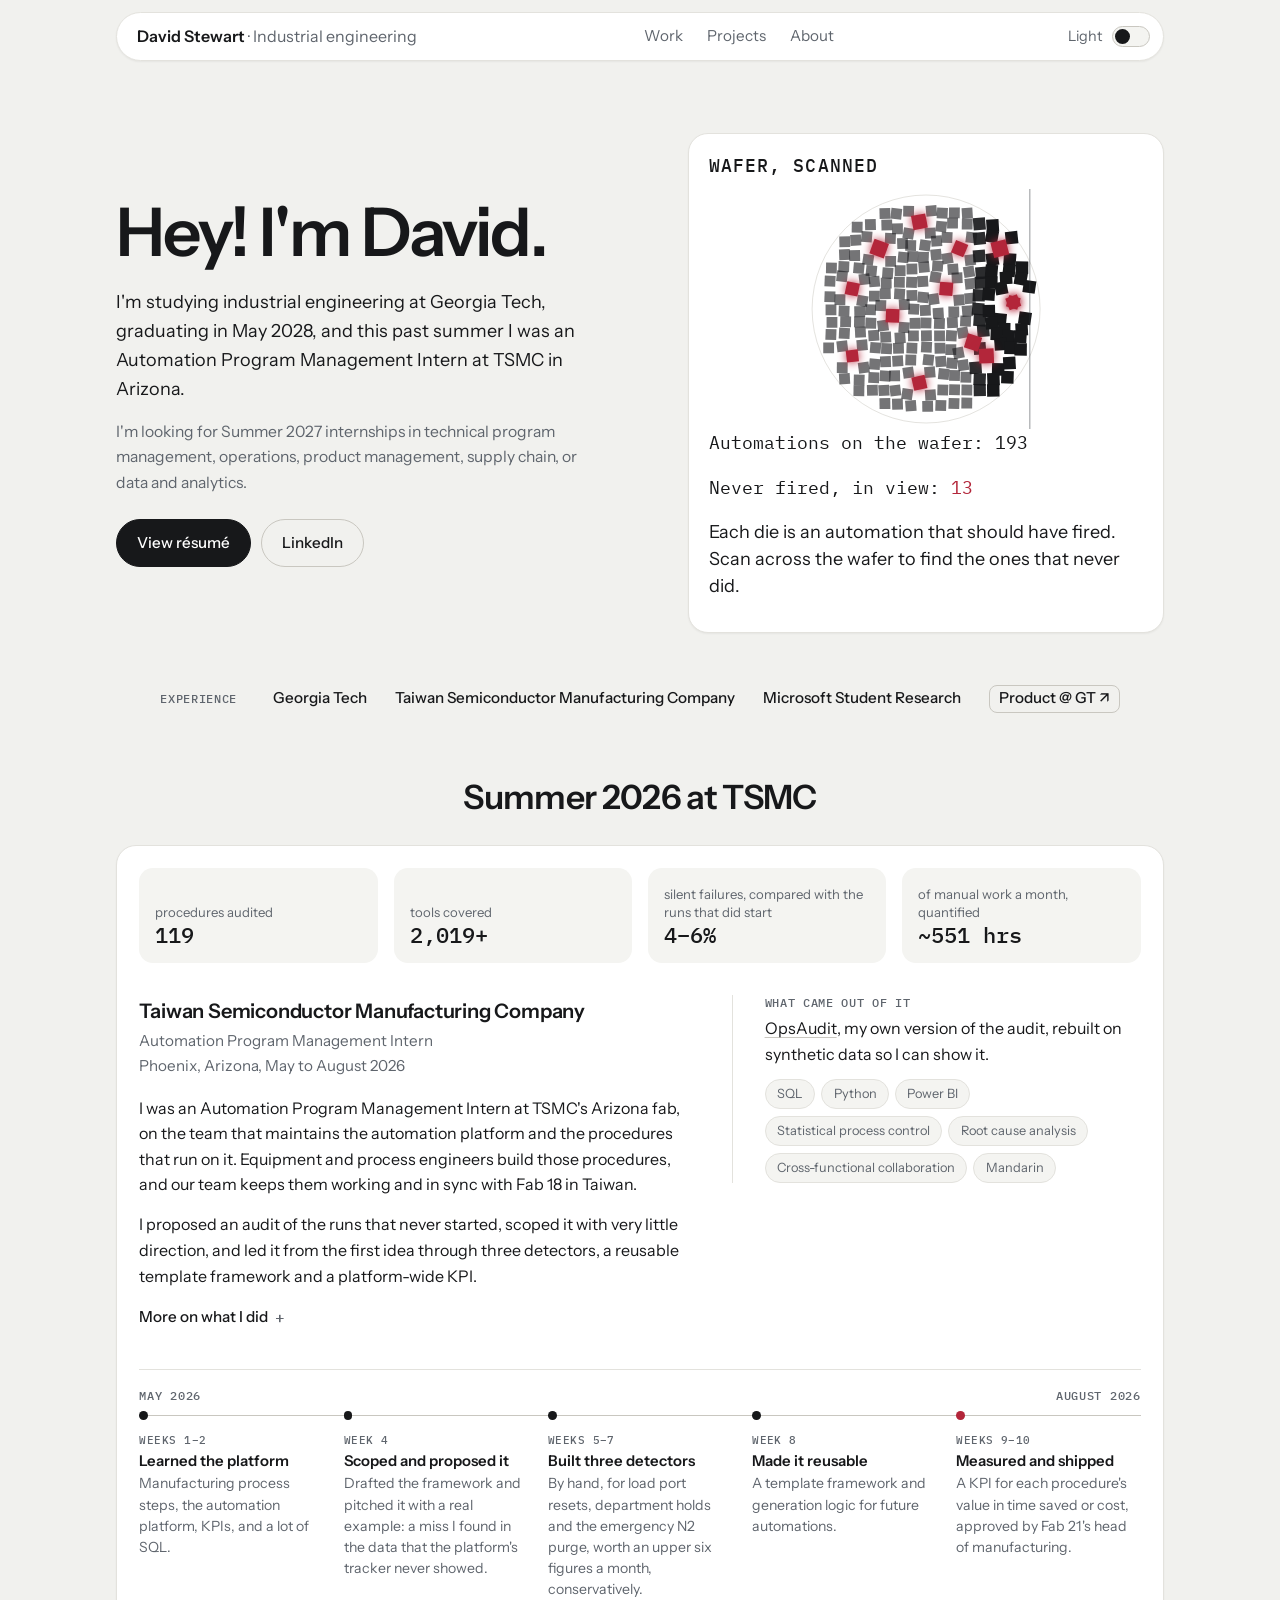
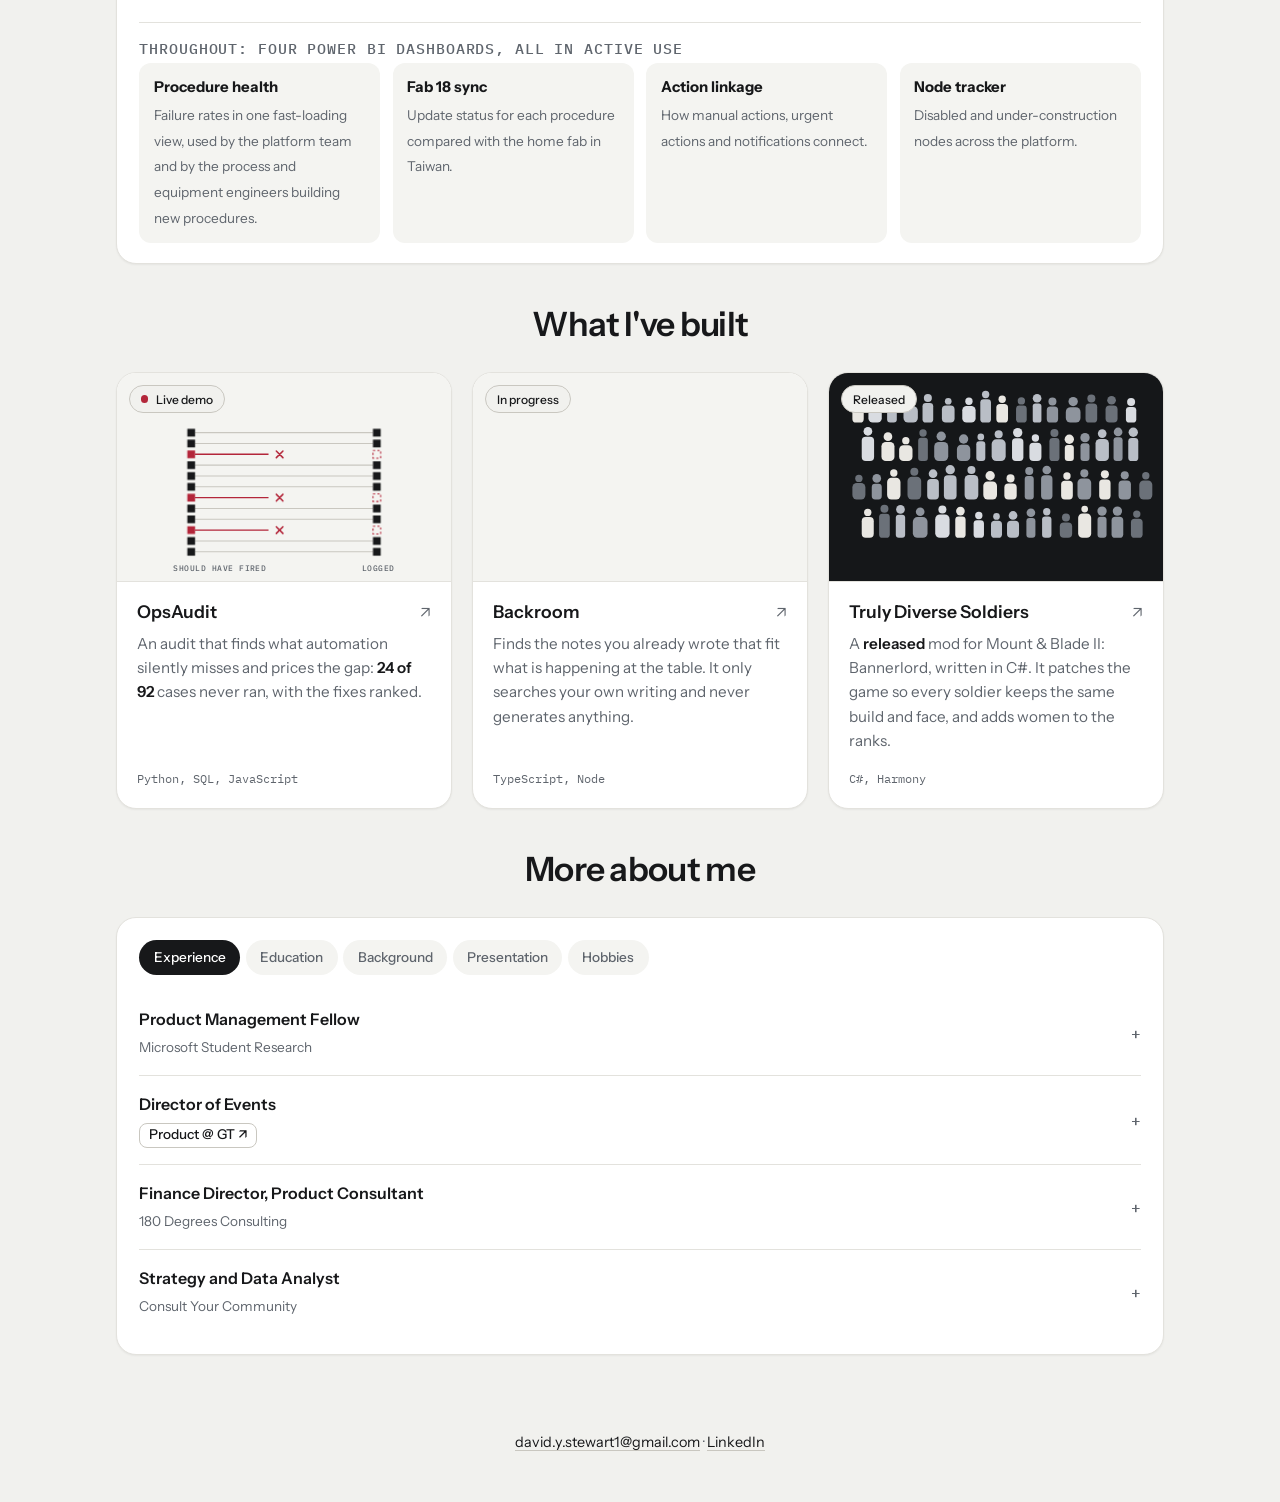
==== commit ed9b9fc7: "Hobbies tab: how I run D&D, how I prep, favorite moments Co-Authored-By: Claude Sonnet 5.5 <noreply@" ====
--- a/index.html
+++ b/index.html
@@ -19,7 +19,7 @@
 <link rel="preconnect" href="https://fonts.googleapis.com">
 <link rel="preconnect" href="https://fonts.gstatic.com" crossorigin>
 <link href="https://fonts.googleapis.com/css2?family=IBM+Plex+Mono:wght@400;500&family=Instrument+Sans:wght@400;500;600&display=swap" rel="stylesheet">
-<link rel="stylesheet" href="site.css?v=20261102k">
+<link rel="stylesheet" href="site.css?v=20261102l">
 </head>
 <body>
 
@@ -175,7 +175,9 @@
       <p>That comes from years of performing. I've acted in short films and scholastic commercials since I was around twelve.</p>
     </div>
     <div class="panelbody" id="dnd" role="tabpanel" hidden>
-      <p>I run a Dungeons &amp; Dragons campaign, and it is where <a href="projects/backroom.html">Backroom</a> came from. In one session the party wandered into an area I had only mentioned in a description for flavor. A level 3 wizard had to start flying, and I had to shift several traps a few alleyways down on the spot.</p>
+      <p>I've played Dungeons &amp; Dragons since sixth grade, and I run several games as the DM: in-person sessions for friends and for a school club, and an online West Marches campaign. We play 5e and 5.5e, along with a lot of homebrew systems that the players and I build, request or borrow from the games and shows we like.</p>
+      <p>I prep only what the next session needs: a framework, a few general ideas, and some very small scenes, which leaves room to improvise everything that happens in between. <a href="projects/backroom.html">Backroom</a> came out of that. It finds the notes I already wrote that fit what the table just did, and it keeps my stray ideas for cool concepts until the moment one fits. In one session the party wandered into an area I had only mentioned in a description for flavor. A level 3 wizard had to start flying, and I had to shift several traps a few alleyways down on the spot.</p>
+      <p>Some of my favorite moments so far are swinging from one boat to another, hunting a cloud of fungus that was possessing robots, and bargaining with cosmic horrors on a mountaintop.</p>
     </div>
     <div class="panelbody" id="lang" role="tabpanel" hidden>
       <p>I grew up in Hangzhou and moved to New Mexico in third grade, where I started over in English. I learned it from library books and an online fan community, and I'm fluent in both languages now. At TSMC that meant I could confirm what a procedure was meant to do directly with teams in Taiwan.</p>
@@ -200,7 +202,7 @@
 </footer>
 
 </div>
-<script src="site.js?v=20261102k"></script>
+<script src="site.js?v=20261102l"></script>
 <script data-goatcounter="https://dstew2816.goatcounter.com/count" async src="https://gc.zgo.at/count.js"></script>
 </body>
 </html>
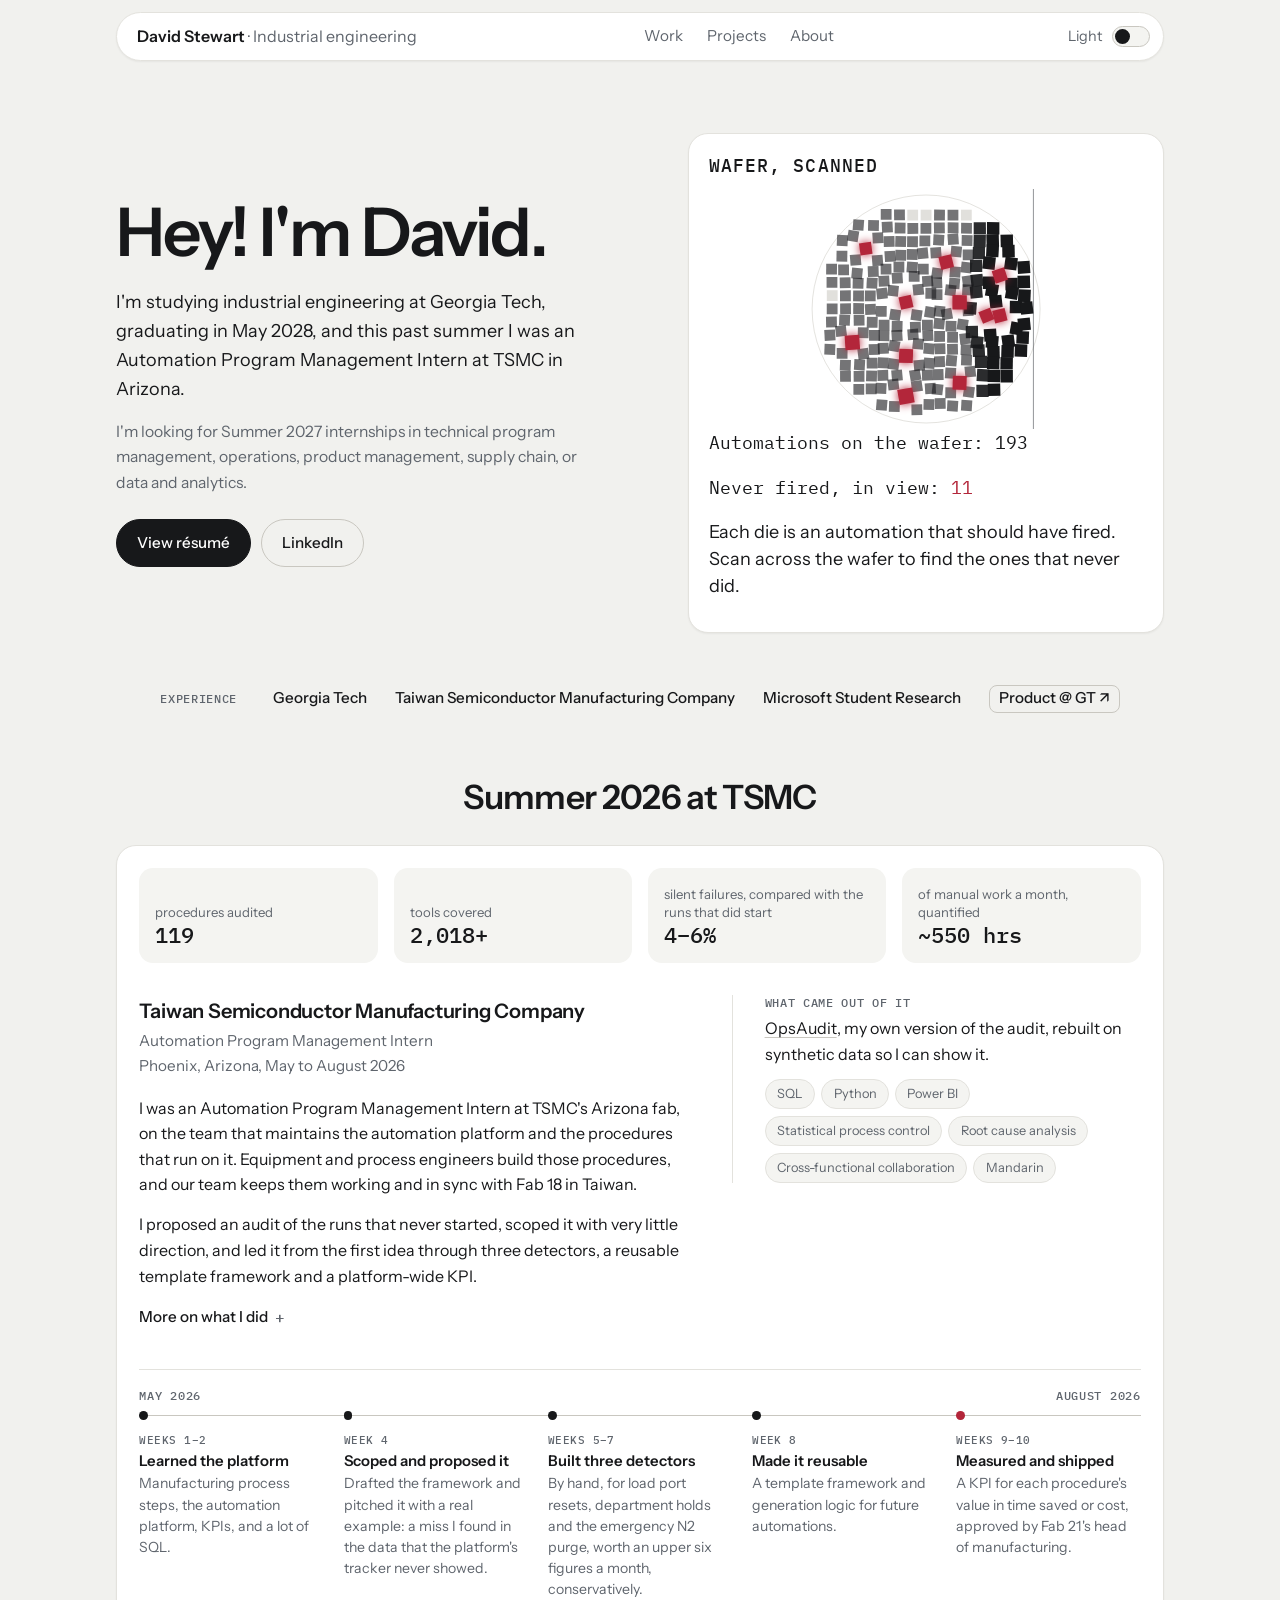
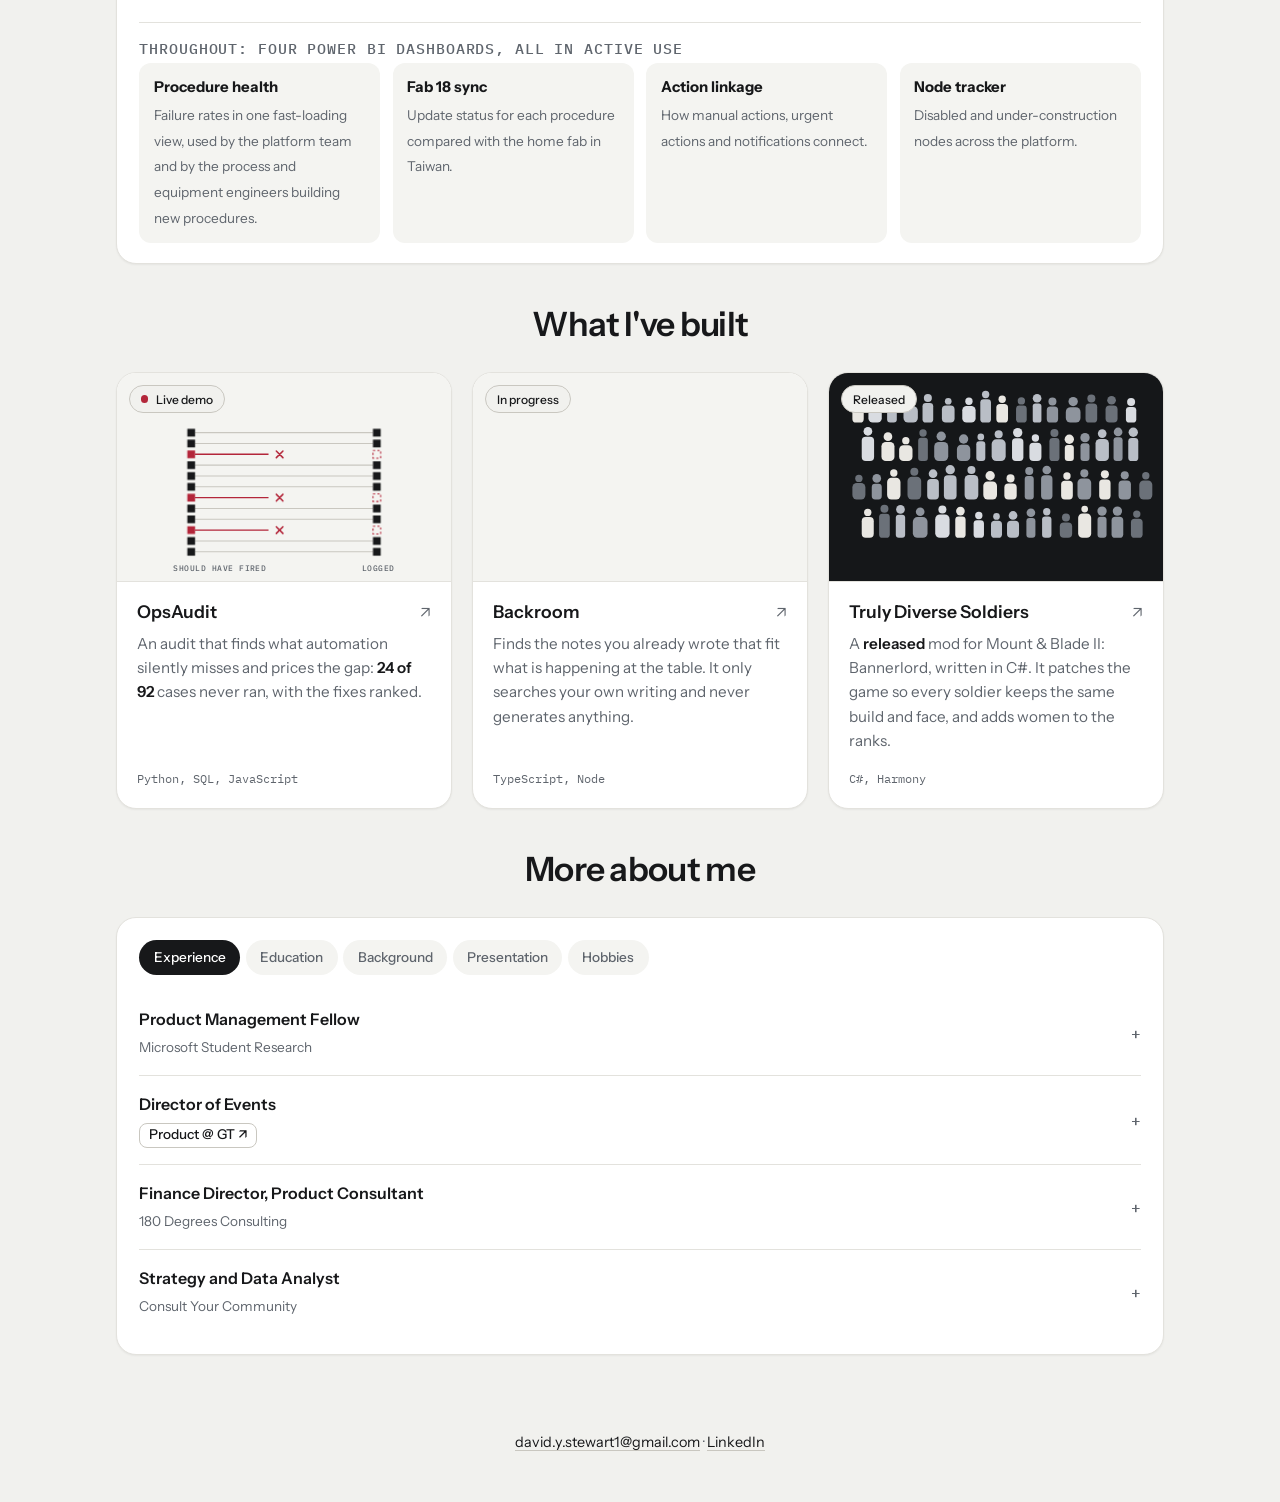
==== commit f70ff467: "Hobbies: explain West Marches and how Backroom is actually used Co-Authored-By: Claude Sonnet 5.5 <n" ====
--- a/index.html
+++ b/index.html
@@ -19,7 +19,7 @@
 <link rel="preconnect" href="https://fonts.googleapis.com">
 <link rel="preconnect" href="https://fonts.gstatic.com" crossorigin>
 <link href="https://fonts.googleapis.com/css2?family=IBM+Plex+Mono:wght@400;500&family=Instrument+Sans:wght@400;500;600&display=swap" rel="stylesheet">
-<link rel="stylesheet" href="site.css?v=20261102l">
+<link rel="stylesheet" href="site.css?v=20261102m">
 </head>
 <body>
 
@@ -175,8 +175,8 @@
       <p>That comes from years of performing. I've acted in short films and scholastic commercials since I was around twelve.</p>
     </div>
     <div class="panelbody" id="dnd" role="tabpanel" hidden>
-      <p>I've played Dungeons &amp; Dragons since sixth grade, and I run several games as the DM: in-person sessions for friends and for a school club, and an online West Marches campaign. We play 5e and 5.5e, along with a lot of homebrew systems that the players and I build, request or borrow from the games and shows we like.</p>
-      <p>I prep only what the next session needs: a framework, a few general ideas, and some very small scenes, which leaves room to improvise everything that happens in between. <a href="projects/backroom.html">Backroom</a> came out of that. It finds the notes I already wrote that fit what the table just did, and it keeps my stray ideas for cool concepts until the moment one fits. In one session the party wandered into an area I had only mentioned in a description for flavor. A level 3 wizard had to start flying, and I had to shift several traps a few alleyways down on the spot.</p>
+      <p>I've played Dungeons &amp; Dragons since sixth grade, and I run several games as the DM: in-person sessions for friends and for a school club, and an online West Marches campaign, an open-table style where players form their own parties. We play 5e and 5.5e, along with a lot of homebrew systems that the players and I build, request or borrow from the games and shows we like.</p>
+      <p>I prep only what the next session needs: a framework, a few general ideas, and some very small scenes, which leaves room to improvise everything that happens in between. <a href="projects/backroom.html">Backroom</a> came out of that. I throw in stray, silly ideas, like what if a separate adventuring party had received the same tip, and it brings them back when I'm searching for a new idea on the spot or planning a few minutes ahead while the players are talking. In one session the party wandered into an area I had only mentioned in a description for flavor. A level 3 wizard had to start flying, and I had to shift several traps a few alleyways down on the spot.</p>
       <p>Some of my favorite moments so far are swinging from one boat to another, hunting a cloud of fungus that was possessing robots, and bargaining with cosmic horrors on a mountaintop.</p>
     </div>
     <div class="panelbody" id="lang" role="tabpanel" hidden>
@@ -202,7 +202,7 @@
 </footer>
 
 </div>
-<script src="site.js?v=20261102l"></script>
+<script src="site.js?v=20261102m"></script>
 <script data-goatcounter="https://dstew2816.goatcounter.com/count" async src="https://gc.zgo.at/count.js"></script>
 </body>
 </html>
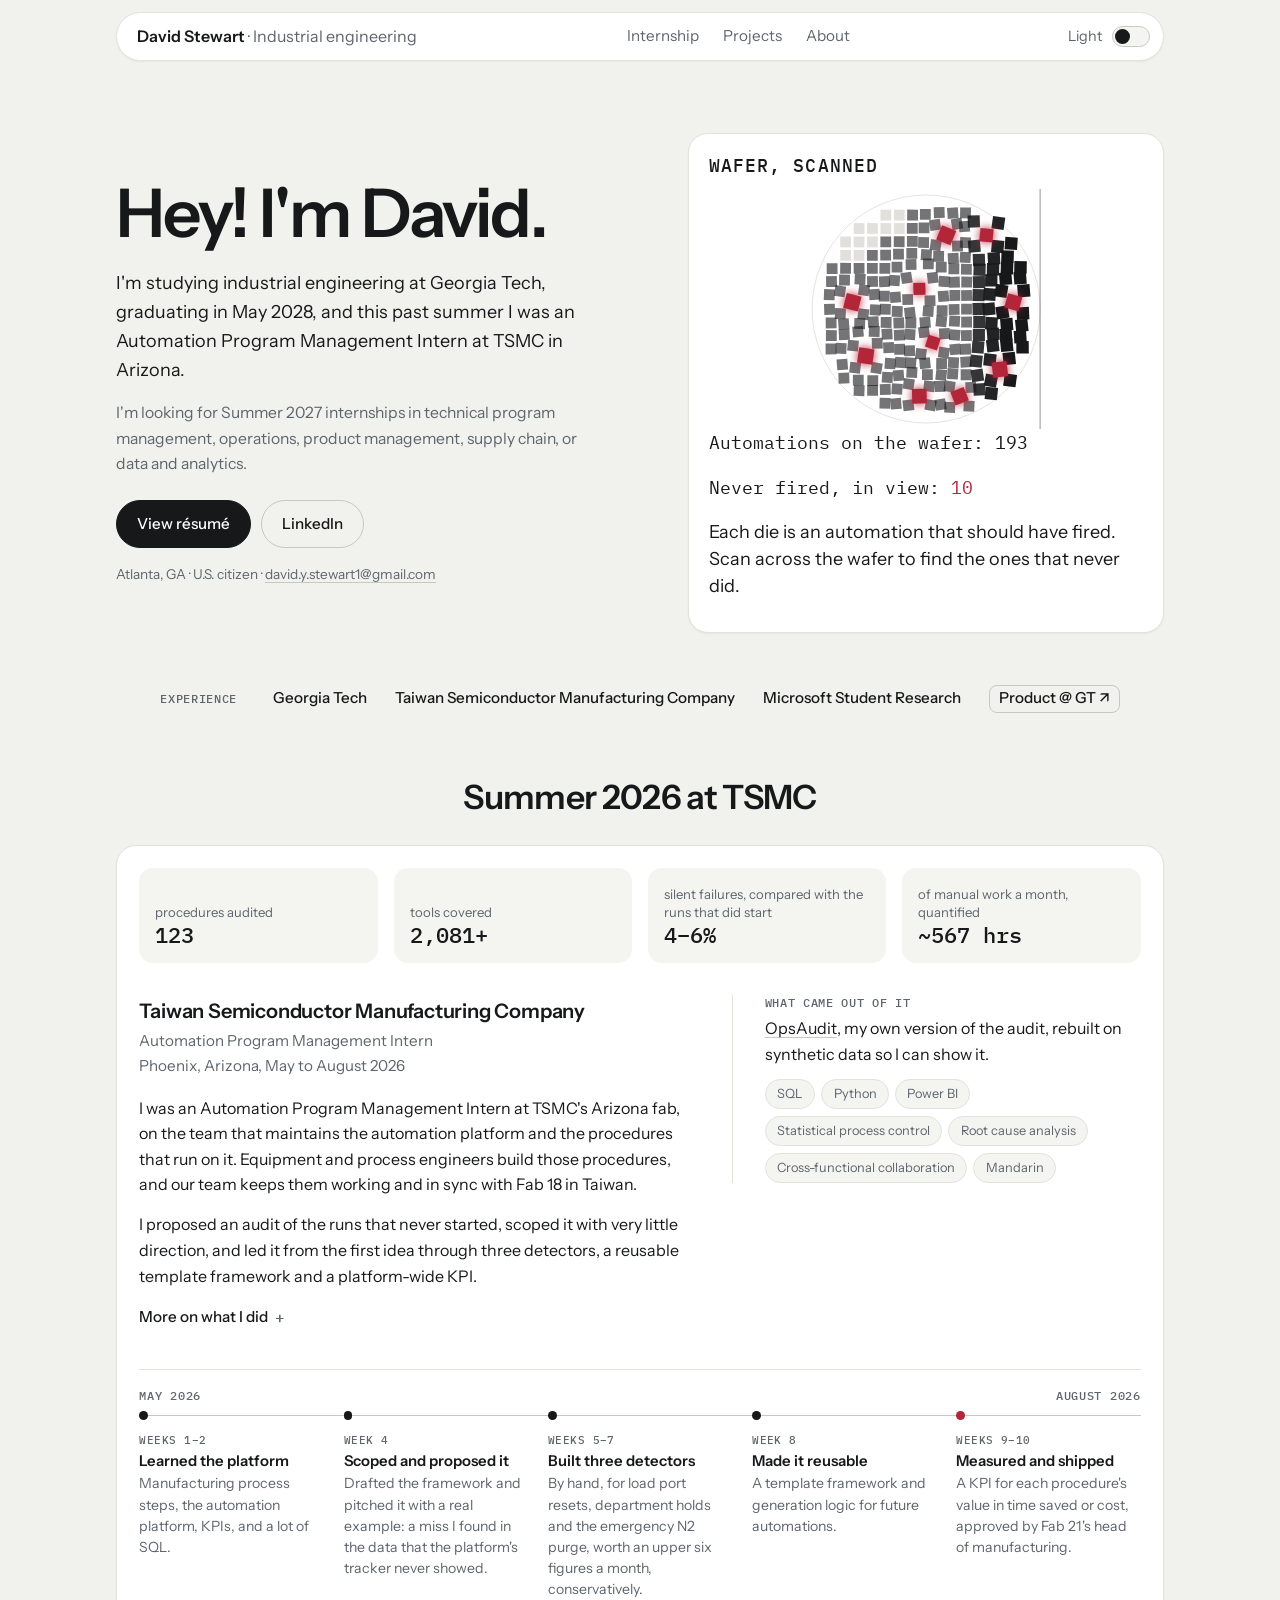
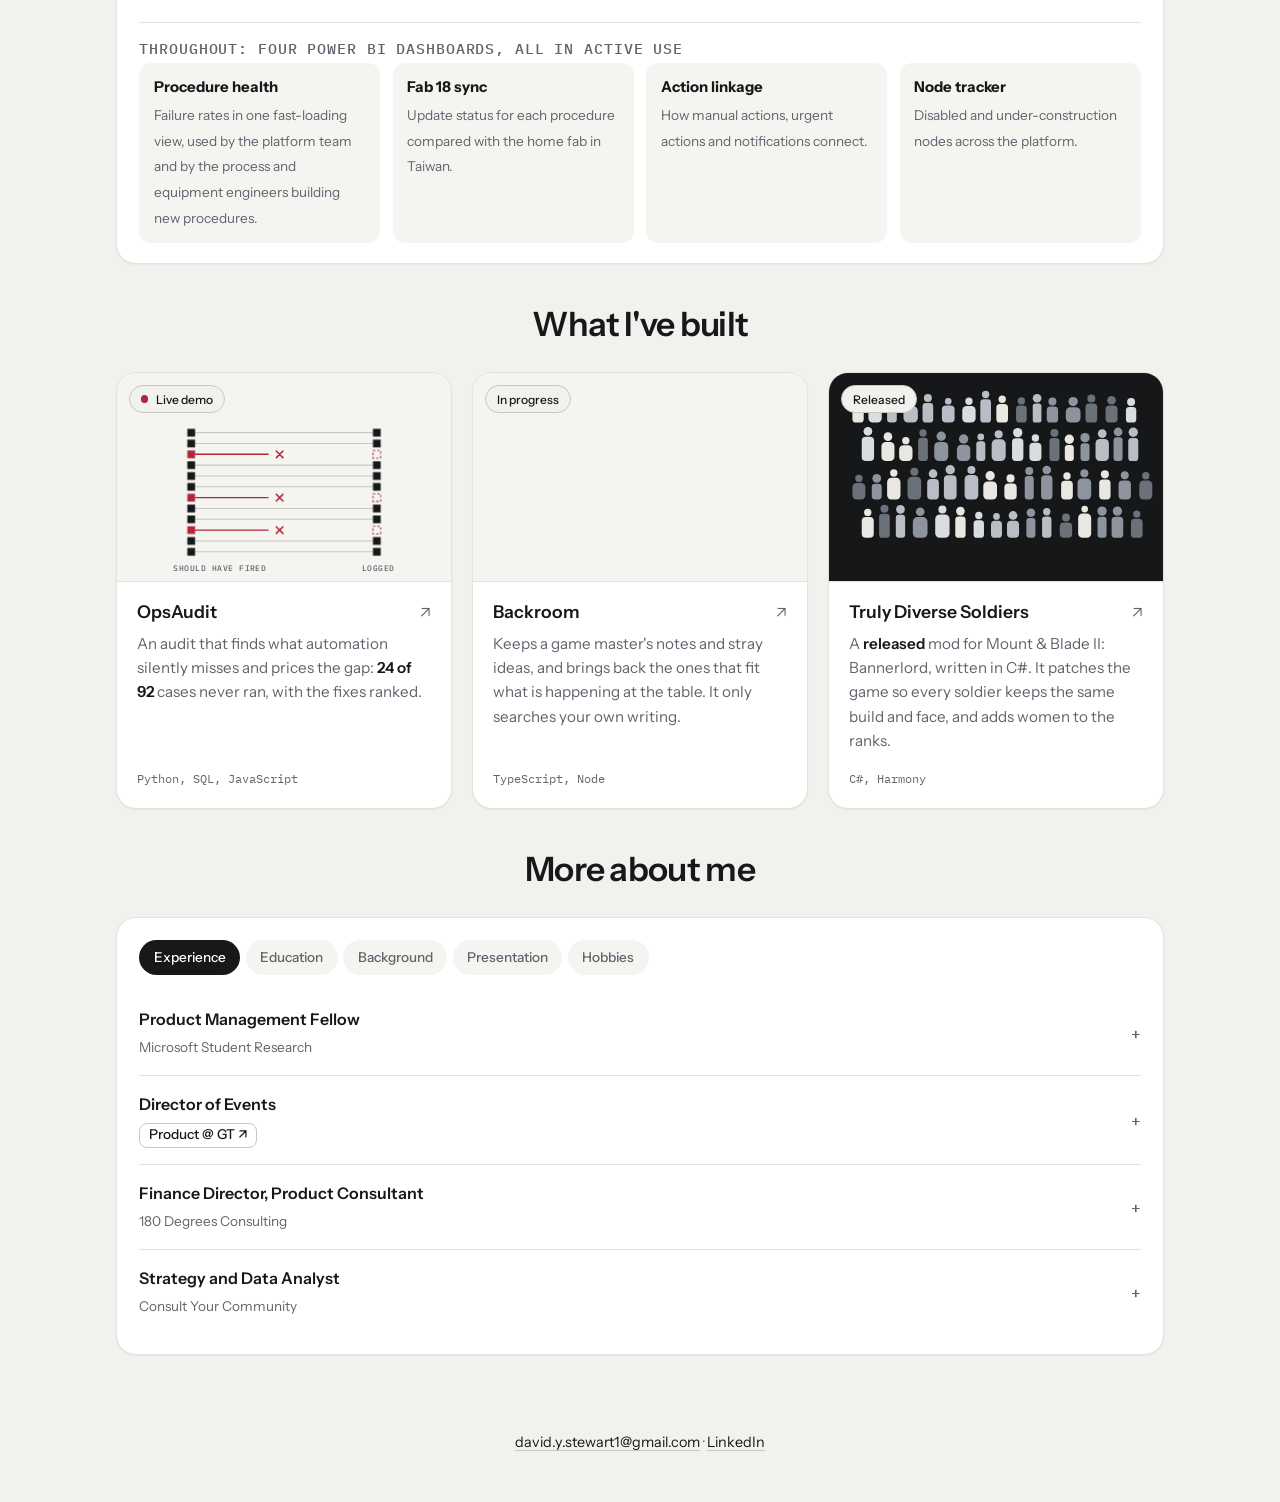
==== commit c0478f8c: "Portfolio audit: clearer nav and meta text, contact line, GPA, reworded presentation story, Backroom" ====
--- a/index.html
+++ b/index.html
@@ -4,11 +4,11 @@
 <meta charset="utf-8">
 <meta name="viewport" content="width=device-width, initial-scale=1">
 <title>David Stewart | Industrial engineering, Georgia Tech</title>
-<meta name="description" content="David Stewart studies industrial engineering at Georgia Tech. Work on operations analytics, a tool for tabletop game masters, and a Bannerlord mod.">
+<meta name="description" content="David Stewart is a Georgia Tech industrial engineering student (May 2028) and former Automation Program Management Intern at TSMC. Projects in operations analytics, a tool for tabletop game masters, and a Bannerlord mod.">
 <meta name="color-scheme" content="dark light">
 <meta property="og:type" content="website">
 <meta property="og:title" content="David Stewart | Industrial engineering, Georgia Tech">
-<meta property="og:description" content="Industrial engineering student at Georgia Tech. Internship work on automation audits, plus projects in operations analytics, tabletop games and game modding.">
+<meta property="og:description" content="Georgia Tech industrial engineering student and former Automation Program Management Intern at TSMC, with projects in operations analytics, tabletop games and game modding.">
 <meta property="og:image" content="https://dstew2816.github.io/og-image.png">
 <meta property="og:url" content="https://dstew2816.github.io/">
 <meta name="twitter:card" content="summary_large_image">
@@ -19,7 +19,7 @@
 <link rel="preconnect" href="https://fonts.googleapis.com">
 <link rel="preconnect" href="https://fonts.gstatic.com" crossorigin>
 <link href="https://fonts.googleapis.com/css2?family=IBM+Plex+Mono:wght@400;500&family=Instrument+Sans:wght@400;500;600&display=swap" rel="stylesheet">
-<link rel="stylesheet" href="site.css?v=20261102m">
+<link rel="stylesheet" href="site.css?v=20261102n">
 </head>
 <body>
 
@@ -27,7 +27,7 @@
   <div class="nav-in">
     <a class="brand" href="#top">David Stewart <span>&middot; Industrial engineering</span></a>
     <ul class="links">
-      <li><a href="#work">Work</a></li>
+      <li><a href="#work">Internship</a></li>
       <li><a href="#projects">Projects</a></li>
       <li><a href="#about">About</a></li>
     </ul>
@@ -46,6 +46,7 @@
       <a class="btn solid" href="resume.pdf">View r&eacute;sum&eacute;</a>
       <a class="btn" href="https://www.linkedin.com/in/david-y-stewart" rel="noopener">LinkedIn</a>
     </div>
+    <p class="meta-line">Atlanta, GA &middot; U.S. citizen &middot; <a href="mailto:david.y.stewart1@gmail.com">david.y.stewart1@gmail.com</a></p>
   </div>
   <div class="panel monitor">
     <p class="eyebrow">Wafer, scanned</p>
@@ -134,7 +135,7 @@
       <div class="cover"><canvas class="graph" aria-hidden="true"></canvas><span class="badge">In progress</span></div>
       <div class="proj-body">
         <div class="proj-top"><h3>Backroom</h3><span class="arrow" aria-hidden="true">&nearr;</span></div>
-        <p>Finds the notes you already wrote that fit what is happening at the table. It only searches your own writing and never generates anything.</p>
+        <p>Keeps a game master's notes and stray ideas, and brings back the ones that fit what is happening at the table. It only searches your own writing.</p>
         <span class="meta mono">TypeScript, Node</span>
       </div>
     </a>
@@ -168,10 +169,10 @@
       <details class="entry xp"><summary><span class="xp-t"><b>Strategy and Data Analyst</b><span class="sub">Consult Your Community</span></span></summary><div class="xp-b"><p class="when">September 2024 to present</p><p>Identified $1M in idle inventory for an educational distributor by digitizing paper records into one inventory database, then delivered a plan to sell it to other businesses.</p><ul class="tags"><li>Inventory analysis</li><li>Database design</li><li>Data digitization</li><li>Business strategy</li></ul></div></details>
     </div>
     <div class="panelbody" id="edu" role="tabpanel" hidden>
-      <div class="entry"><h4>Georgia Institute of Technology</h4><p class="sub">B.S. in Industrial Engineering, concentration in Analytics and Data Science, graduating May 2028. Stamps President's Scholar.</p><p>Coursework includes Database Systems, Engineering Optimization, Simulation Analysis and Design, Quality Improvement Methods, and Regression and Forecasting.</p></div>
+      <div class="entry"><h4>Georgia Institute of Technology</h4><p class="sub">B.S. in Industrial Engineering, concentration in Analytics and Data Science, graduating May 2028. GPA 3.6. Stamps President's Scholar.</p><p>Coursework includes Database Systems, Engineering Optimization, Simulation Analysis and Design, Quality Improvement Methods, and Regression and Forecasting.</p></div>
     </div>
     <div class="panelbody" id="pres" role="tabpanel" hidden>
-      <p>I build a presentation around the people who will be listening. Here is a short story from a research pitch I gave as a Germination Project fellow, on mental illness treatment and healthcare disparities among veterans and people experiencing homelessness. Our team had spent most of the project in the data. For the final presentation I took the ending and added a few short recollections from our interviews, along with my own personal connection to the topic. I kept them controlled and let them sit next to the numbers. The audience included Penn Medicine staff and local government leaders, and we won the pitch. The numbers made the case and the stories made it matter to the room. That is how I approach any presentation: who is listening, what they need to hear, and how to make it land for them.</p>
+      <p>I build a presentation around the people who will be listening. Here is a short story from a research pitch I gave as a Germination Project fellow, on mental illness treatment and healthcare disparities among veterans and people experiencing homelessness. Our team had spent most of the project in the data. For the final presentation I took the ending and added a few short recollections from our interviews, along with my own personal connection to the topic. I kept them controlled and let them sit next to the numbers. The audience included Penn Medicine staff and local government leaders, and we won the pitch. I think the recollections helped them connect with the topic in a way the numbers alone would not have. I approach any presentation the same way: who is listening, what they need to hear, and how to make it land for them.</p>
       <p>That comes from years of performing. I've acted in short films and scholastic commercials since I was around twelve.</p>
     </div>
     <div class="panelbody" id="dnd" role="tabpanel" hidden>
@@ -202,7 +203,7 @@
 </footer>
 
 </div>
-<script src="site.js?v=20261102m"></script>
+<script src="site.js?v=20261102n"></script>
 <script data-goatcounter="https://dstew2816.goatcounter.com/count" async src="https://gc.zgo.at/count.js"></script>
 </body>
 </html>
--- a/site.css
+++ b/site.css
@@ -336,3 +336,6 @@
 .route .stop circle { r: 6; stroke-width: 2.2; }
 .route text { font-size: 15px; font-weight: 600; }
 .route text.sub { font-size: 11.5px; font-weight: 500; }
+
+.hero .meta-line { margin: 1rem 0 0; font-size: .85rem; color: var(--muted); }
+.hero .meta-line a { color: var(--muted); }
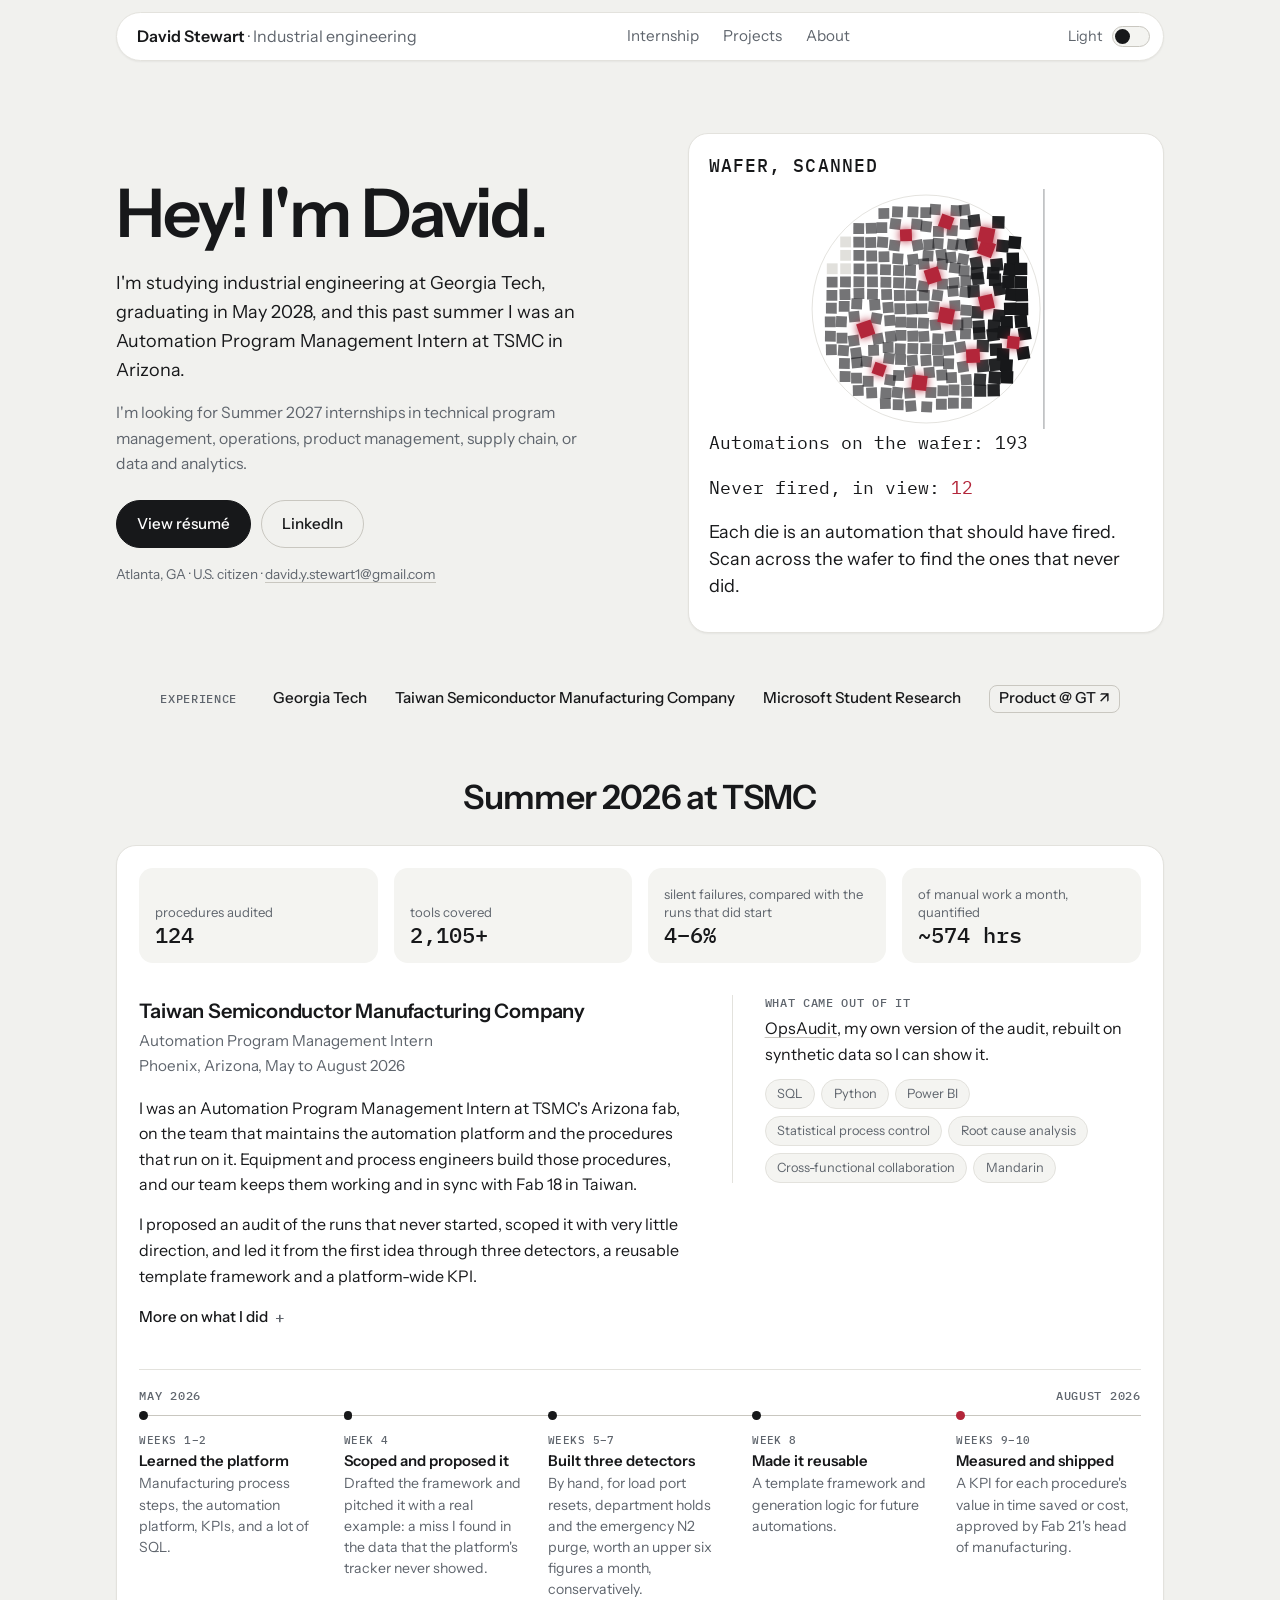
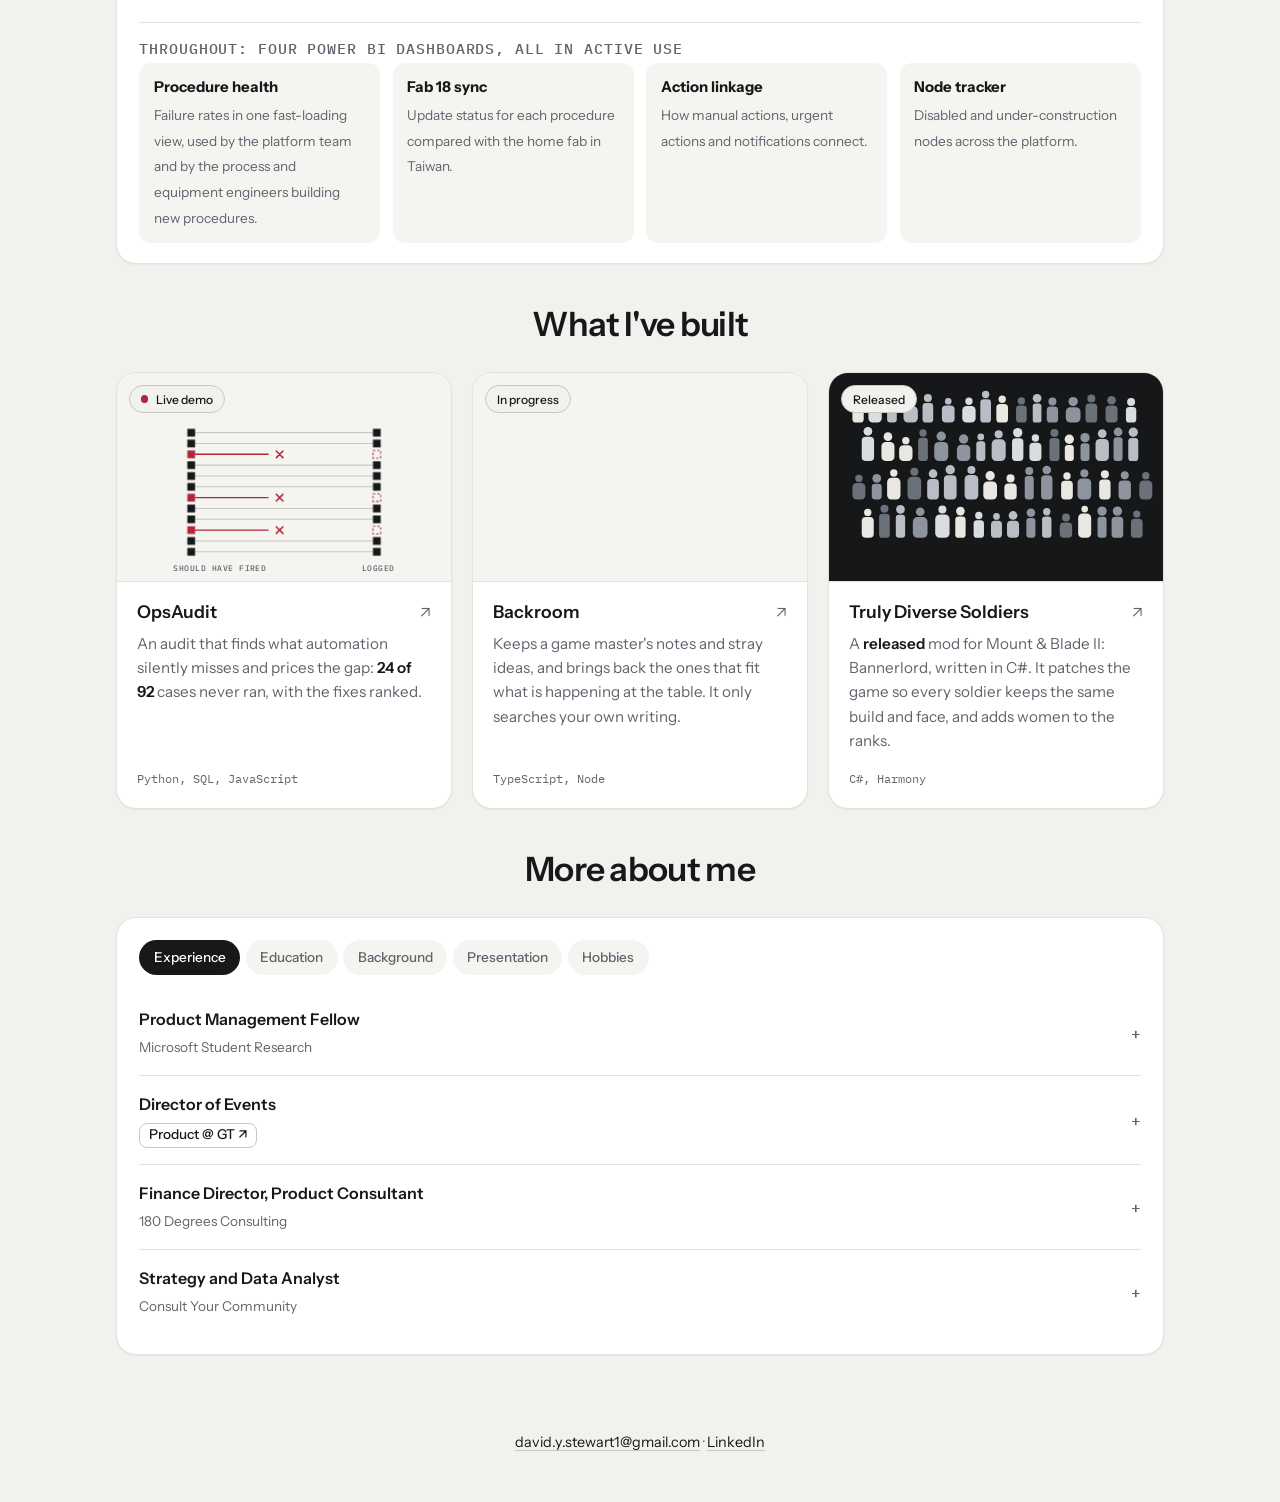
==== commit e2ac1ff5: "Say the Germination pitch was in high school Co-Authored-By: Claude Sonnet 5.5 <noreply@anthropic.co" ====
--- a/index.html
+++ b/index.html
@@ -19,7 +19,7 @@
 <link rel="preconnect" href="https://fonts.googleapis.com">
 <link rel="preconnect" href="https://fonts.gstatic.com" crossorigin>
 <link href="https://fonts.googleapis.com/css2?family=IBM+Plex+Mono:wght@400;500&family=Instrument+Sans:wght@400;500;600&display=swap" rel="stylesheet">
-<link rel="stylesheet" href="site.css?v=20261102n">
+<link rel="stylesheet" href="site.css?v=20261102o">
 </head>
 <body>
 
@@ -172,7 +172,7 @@
       <div class="entry"><h4>Georgia Institute of Technology</h4><p class="sub">B.S. in Industrial Engineering, concentration in Analytics and Data Science, graduating May 2028. GPA 3.6. Stamps President's Scholar.</p><p>Coursework includes Database Systems, Engineering Optimization, Simulation Analysis and Design, Quality Improvement Methods, and Regression and Forecasting.</p></div>
     </div>
     <div class="panelbody" id="pres" role="tabpanel" hidden>
-      <p>I build a presentation around the people who will be listening. Here is a short story from a research pitch I gave as a Germination Project fellow, on mental illness treatment and healthcare disparities among veterans and people experiencing homelessness. Our team had spent most of the project in the data. For the final presentation I took the ending and added a few short recollections from our interviews, along with my own personal connection to the topic. I kept them controlled and let them sit next to the numbers. The audience included Penn Medicine staff and local government leaders, and we won the pitch. I think the recollections helped them connect with the topic in a way the numbers alone would not have. I approach any presentation the same way: who is listening, what they need to hear, and how to make it land for them.</p>
+      <p>I build a presentation around the people who will be listening. Here is a short story from a research pitch I gave in high school as a Germination Project fellow, on mental illness treatment and healthcare disparities among veterans and people experiencing homelessness. Our team had spent most of the project in the data. For the final presentation I took the ending and added a few short recollections from our interviews, along with my own personal connection to the topic. I kept them controlled and let them sit next to the numbers. The audience included Penn Medicine staff and local government leaders, and we won the pitch. I think the recollections helped them connect with the topic in a way the numbers alone would not have. I approach any presentation the same way: who is listening, what they need to hear, and how to make it land for them.</p>
       <p>That comes from years of performing. I've acted in short films and scholastic commercials since I was around twelve.</p>
     </div>
     <div class="panelbody" id="dnd" role="tabpanel" hidden>
@@ -203,7 +203,7 @@
 </footer>
 
 </div>
-<script src="site.js?v=20261102n"></script>
+<script src="site.js?v=20261102o"></script>
 <script data-goatcounter="https://dstew2816.goatcounter.com/count" async src="https://gc.zgo.at/count.js"></script>
 </body>
 </html>
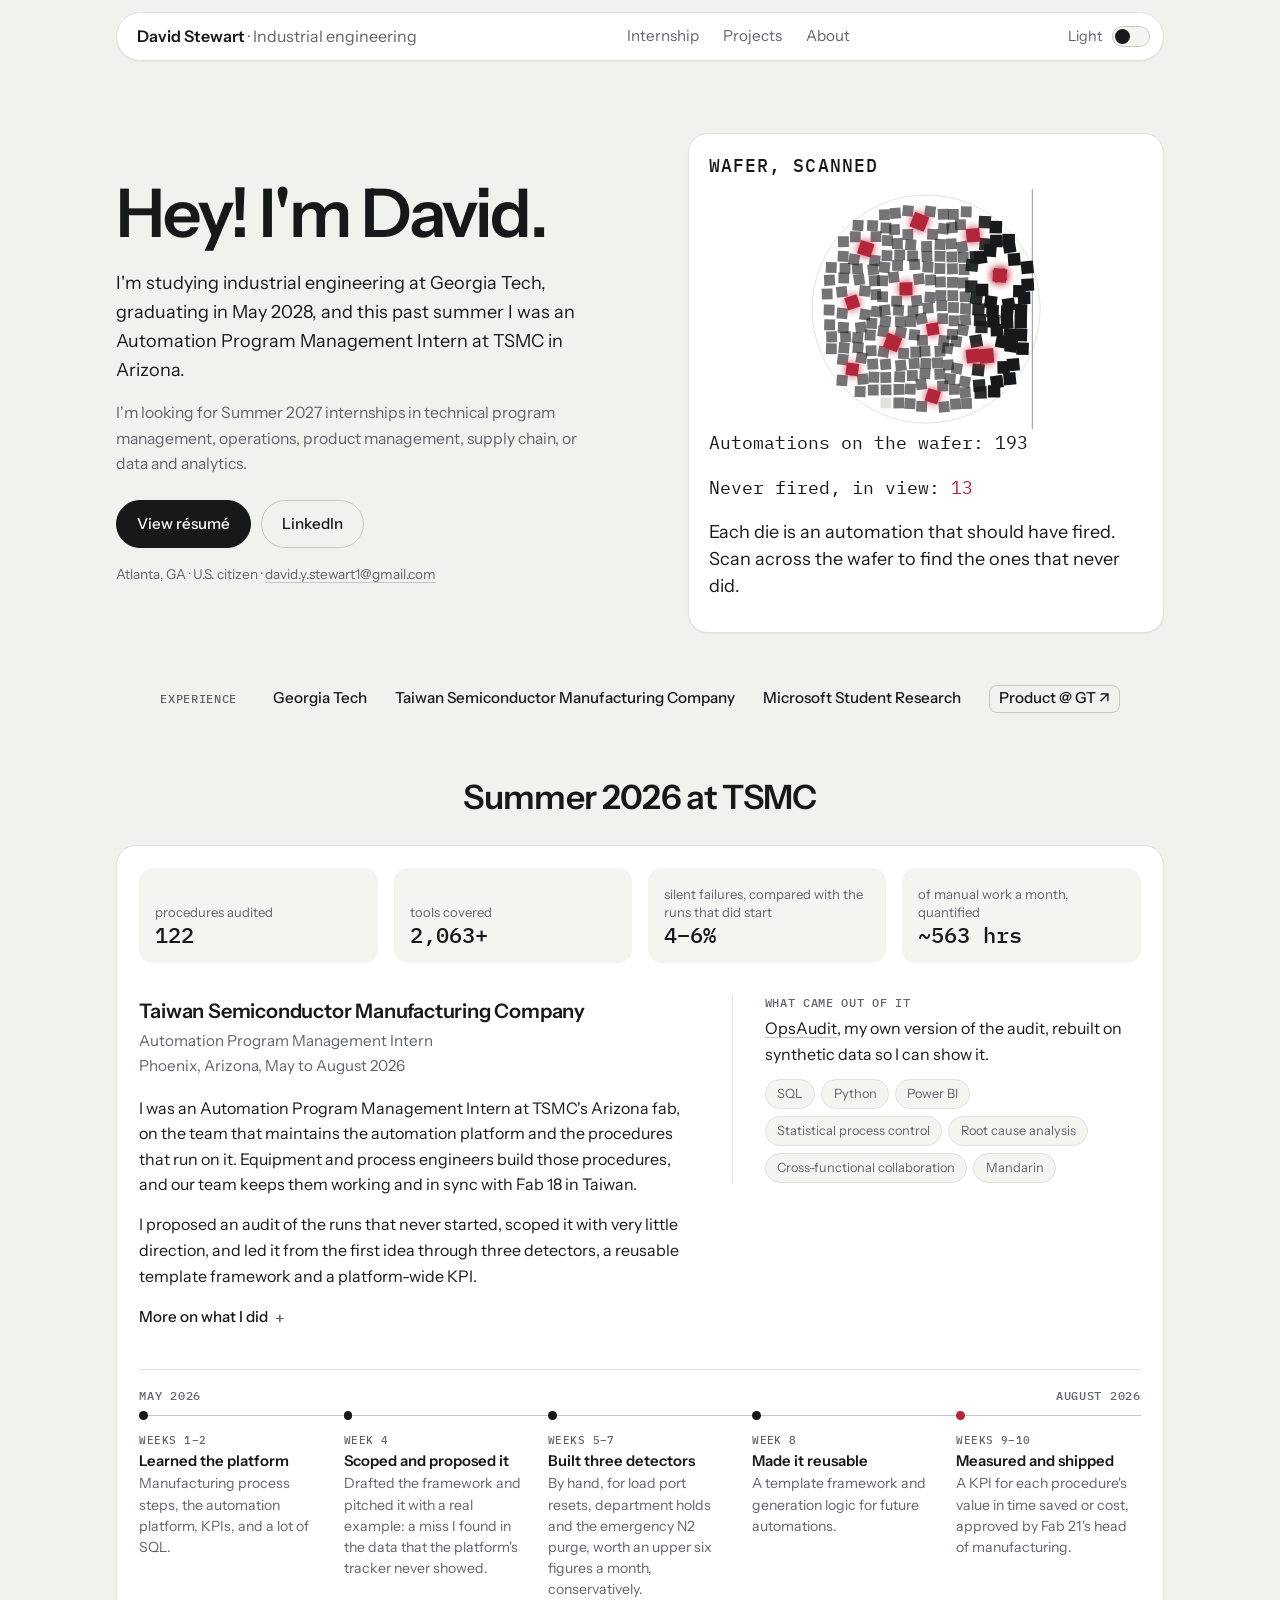
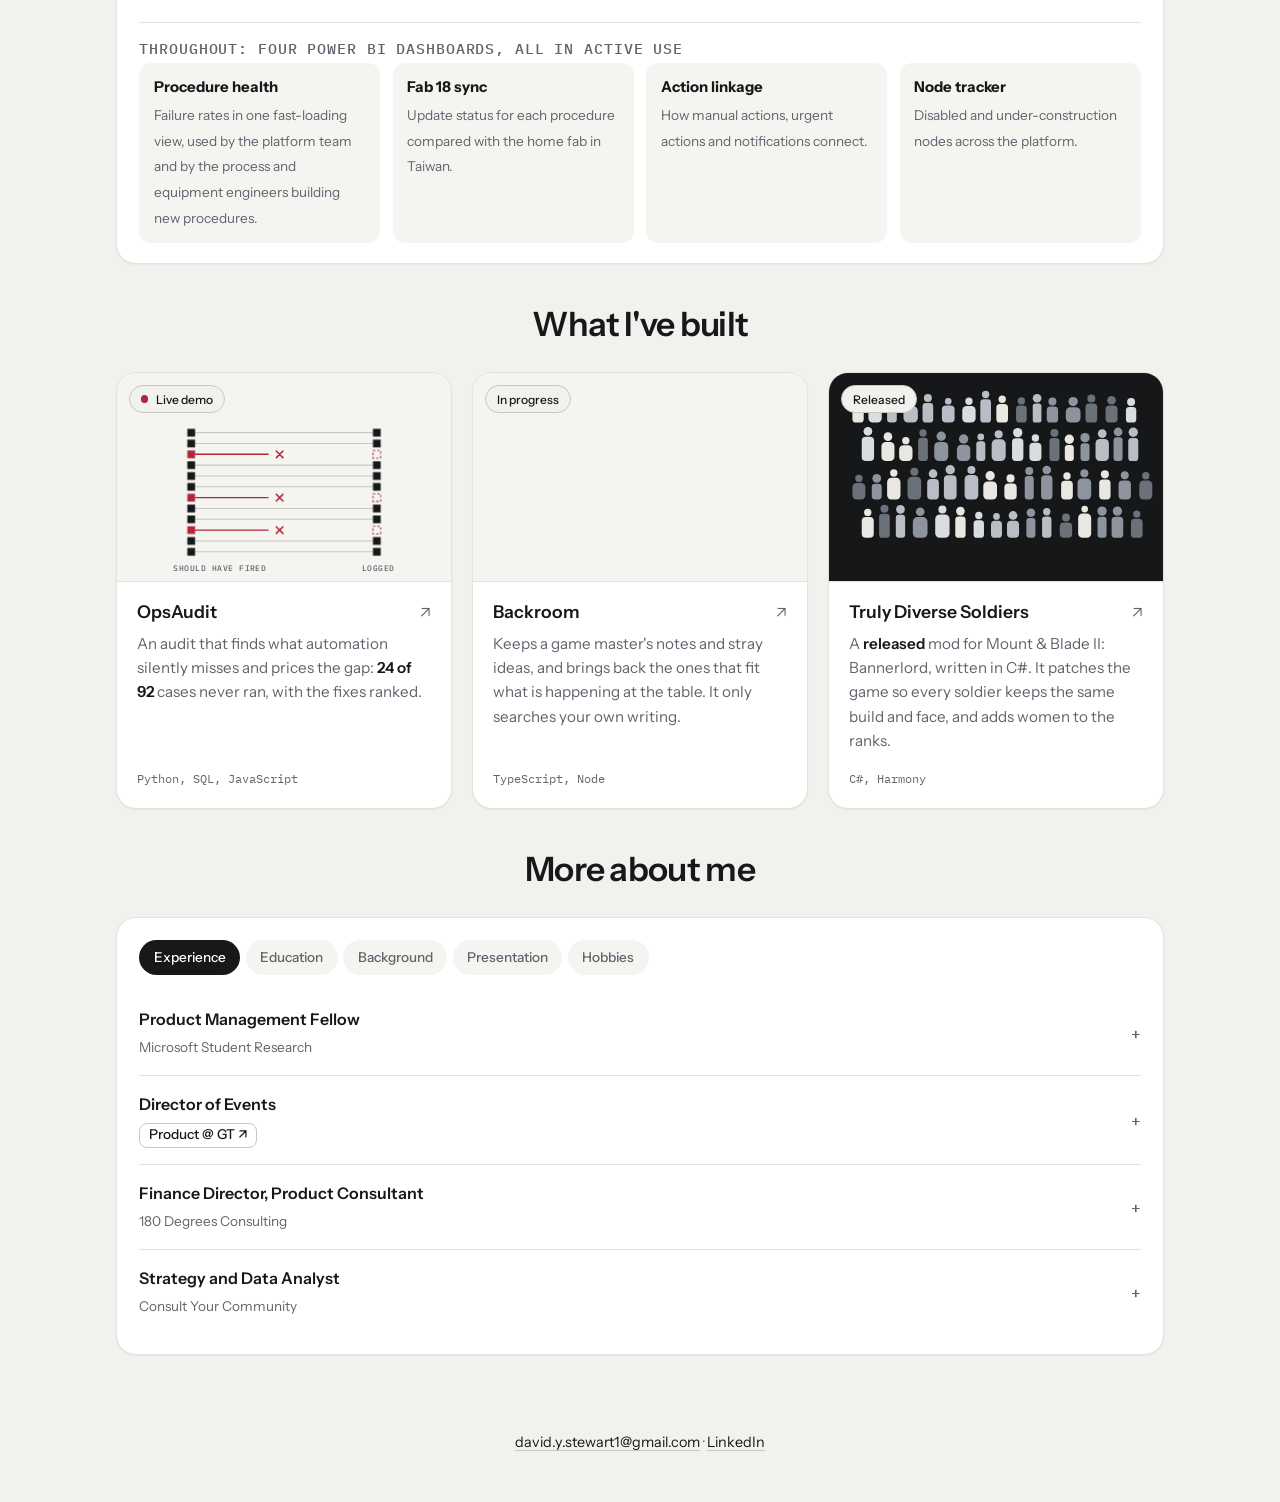
==== commit ab7b11fb: "Wafer: found reds hold 0.5s less before returning to default Co-Authored-By: Claude Sonnet 5.5 <nore" ====
--- a/index.html
+++ b/index.html
@@ -19,7 +19,7 @@
 <link rel="preconnect" href="https://fonts.googleapis.com">
 <link rel="preconnect" href="https://fonts.gstatic.com" crossorigin>
 <link href="https://fonts.googleapis.com/css2?family=IBM+Plex+Mono:wght@400;500&family=Instrument+Sans:wght@400;500;600&display=swap" rel="stylesheet">
-<link rel="stylesheet" href="site.css?v=20261102o">
+<link rel="stylesheet" href="site.css?v=20261103a">
 </head>
 <body>
 
@@ -203,7 +203,7 @@
 </footer>
 
 </div>
-<script src="site.js?v=20261102o"></script>
+<script src="site.js?v=20261103a"></script>
 <script data-goatcounter="https://dstew2816.goatcounter.com/count" async src="https://gc.zgo.at/count.js"></script>
 </body>
 </html>
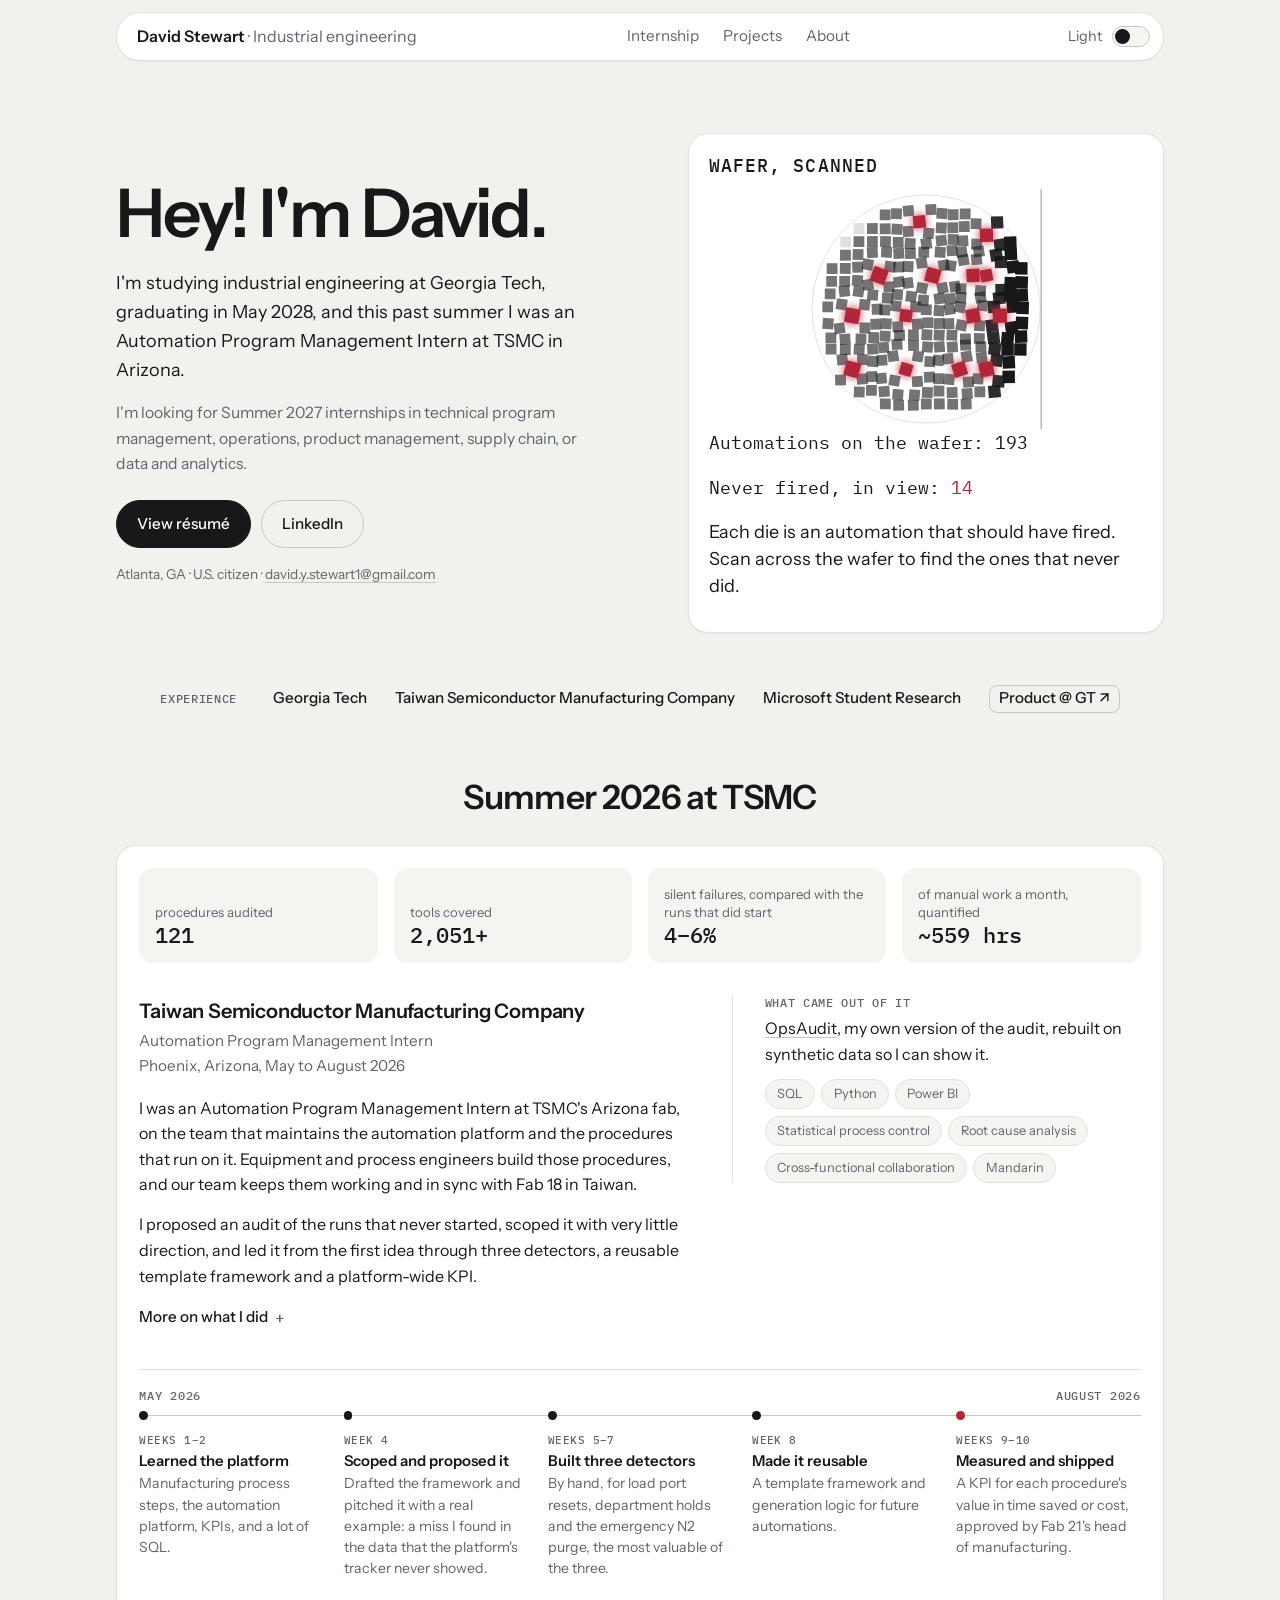
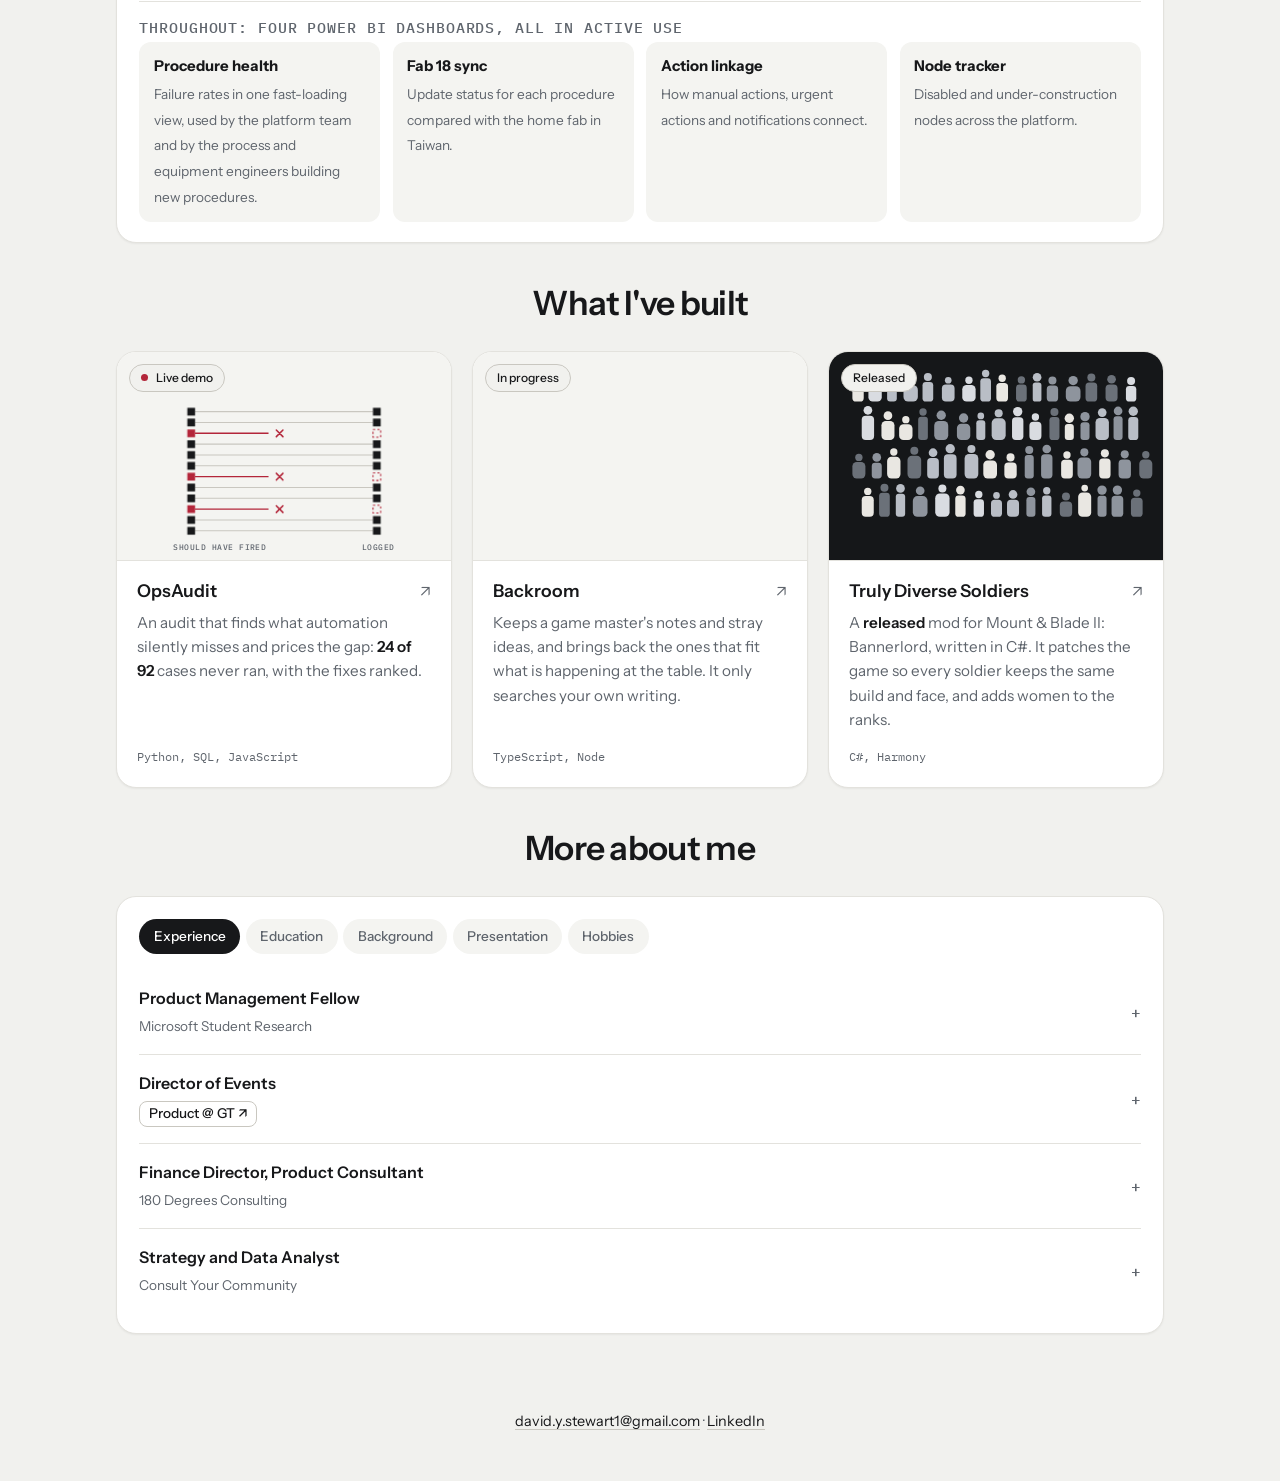
==== commit b3afabb8: "Remove internal TSMC cost and wafer-value figures from the site Co-Authored-By: Claude Sonnet 5.5 <n" ====
--- a/index.html
+++ b/index.html
@@ -19,7 +19,7 @@
 <link rel="preconnect" href="https://fonts.googleapis.com">
 <link rel="preconnect" href="https://fonts.gstatic.com" crossorigin>
 <link href="https://fonts.googleapis.com/css2?family=IBM+Plex+Mono:wght@400;500&family=Instrument+Sans:wght@400;500;600&display=swap" rel="stylesheet">
-<link rel="stylesheet" href="site.css?v=20261103a">
+<link rel="stylesheet" href="site.css?v=20261103b">
 </head>
 <body>
 
@@ -85,7 +85,7 @@
         <summary>More on what I did</summary>
         <div>
           <p>The procedures came from inconsistent templates, so I turned them into detection specifications and found owners for them across several departments and with teams in Taiwan, where I worked in Mandarin. I wrote SQL and Python against more than 1,000,000 daily log entries and set up on-call alerts for critical misses.</p>
-          <p>I sized the gap at about 600 hours a month of manual work and a conservative estimate of upper six figures a month in scrap and rework avoided, with wafers worth about $25,000 each, and prioritized the fixes that protect wafer flow. I also built a reusable audit template.</p>
+          <p>I sized the gap at about 600 hours a month of manual work and prioritized the fixes that protect wafer flow. I also built a reusable audit template.</p>
           <p>I shipped a platform-wide key performance indicator, time saved per run, along with four Power BI dashboards that are now in active use. The indicator was approved after I presented it to the head of manufacturing for Fab 21.</p>
         </div>
       </details>
@@ -101,7 +101,7 @@
       <ol>
         <li><span class="wk">Weeks 1&ndash;2</span><b>Learned the platform</b><span>Manufacturing process steps, the automation platform, KPIs, and a lot of SQL.</span></li>
         <li><span class="wk">Week 4</span><b>Scoped and proposed it</b><span>Drafted the framework and pitched it with a real example: a miss I found in the data that the platform's tracker never showed.</span></li>
-        <li><span class="wk">Weeks 5&ndash;7</span><b>Built three detectors</b><span>By hand, for load port resets, department holds and the emergency N2 purge, worth an upper six figures a month, conservatively.</span></li>
+        <li><span class="wk">Weeks 5&ndash;7</span><b>Built three detectors</b><span>By hand, for load port resets, department holds and the emergency N2 purge, the most valuable of the three.</span></li>
         <li><span class="wk">Week 8</span><b>Made it reusable</b><span>A template framework and generation logic for future automations.</span></li>
         <li><span class="wk">Weeks 9&ndash;10</span><b>Measured and shipped</b><span>A KPI for each procedure's value in time saved or cost, approved by Fab 21's head of manufacturing.</span></li>
       </ol>
@@ -203,7 +203,7 @@
 </footer>
 
 </div>
-<script src="site.js?v=20261103a"></script>
+<script src="site.js?v=20261103b"></script>
 <script data-goatcounter="https://dstew2816.goatcounter.com/count" async src="https://gc.zgo.at/count.js"></script>
 </body>
 </html>
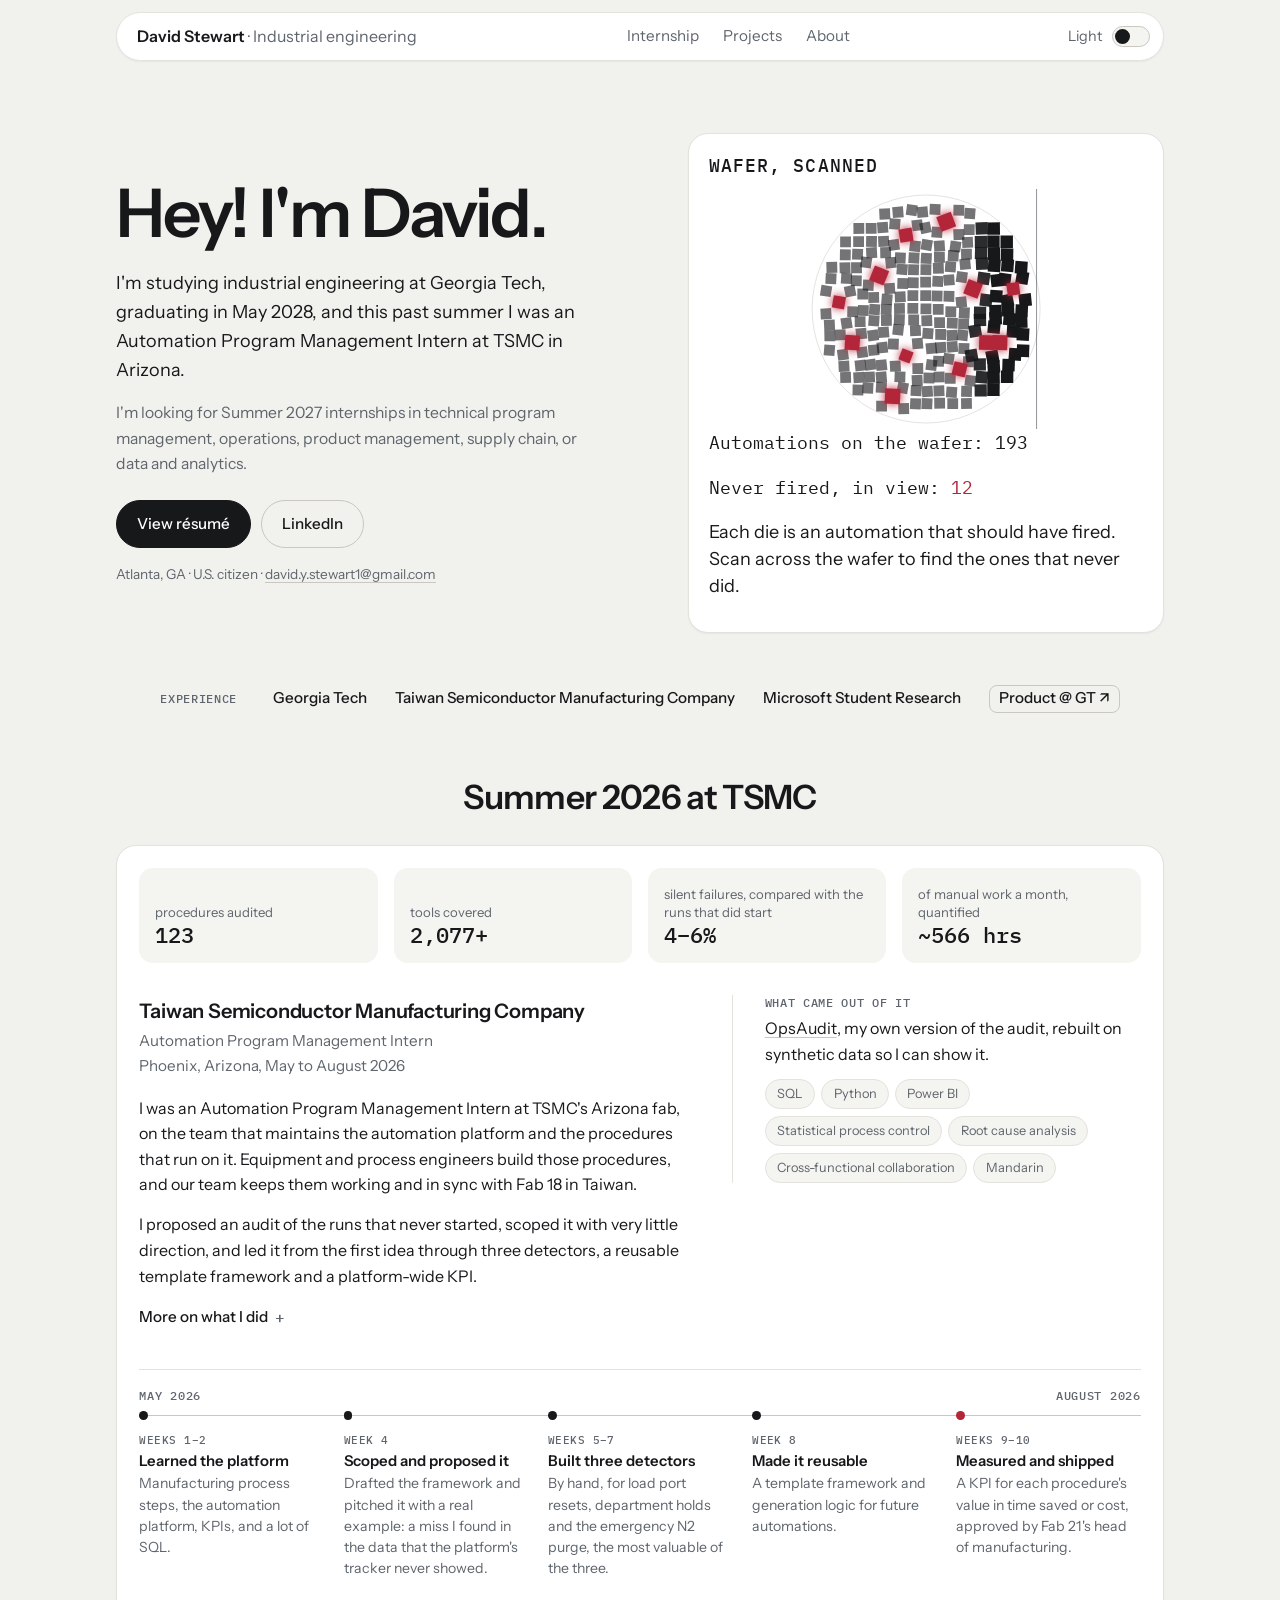
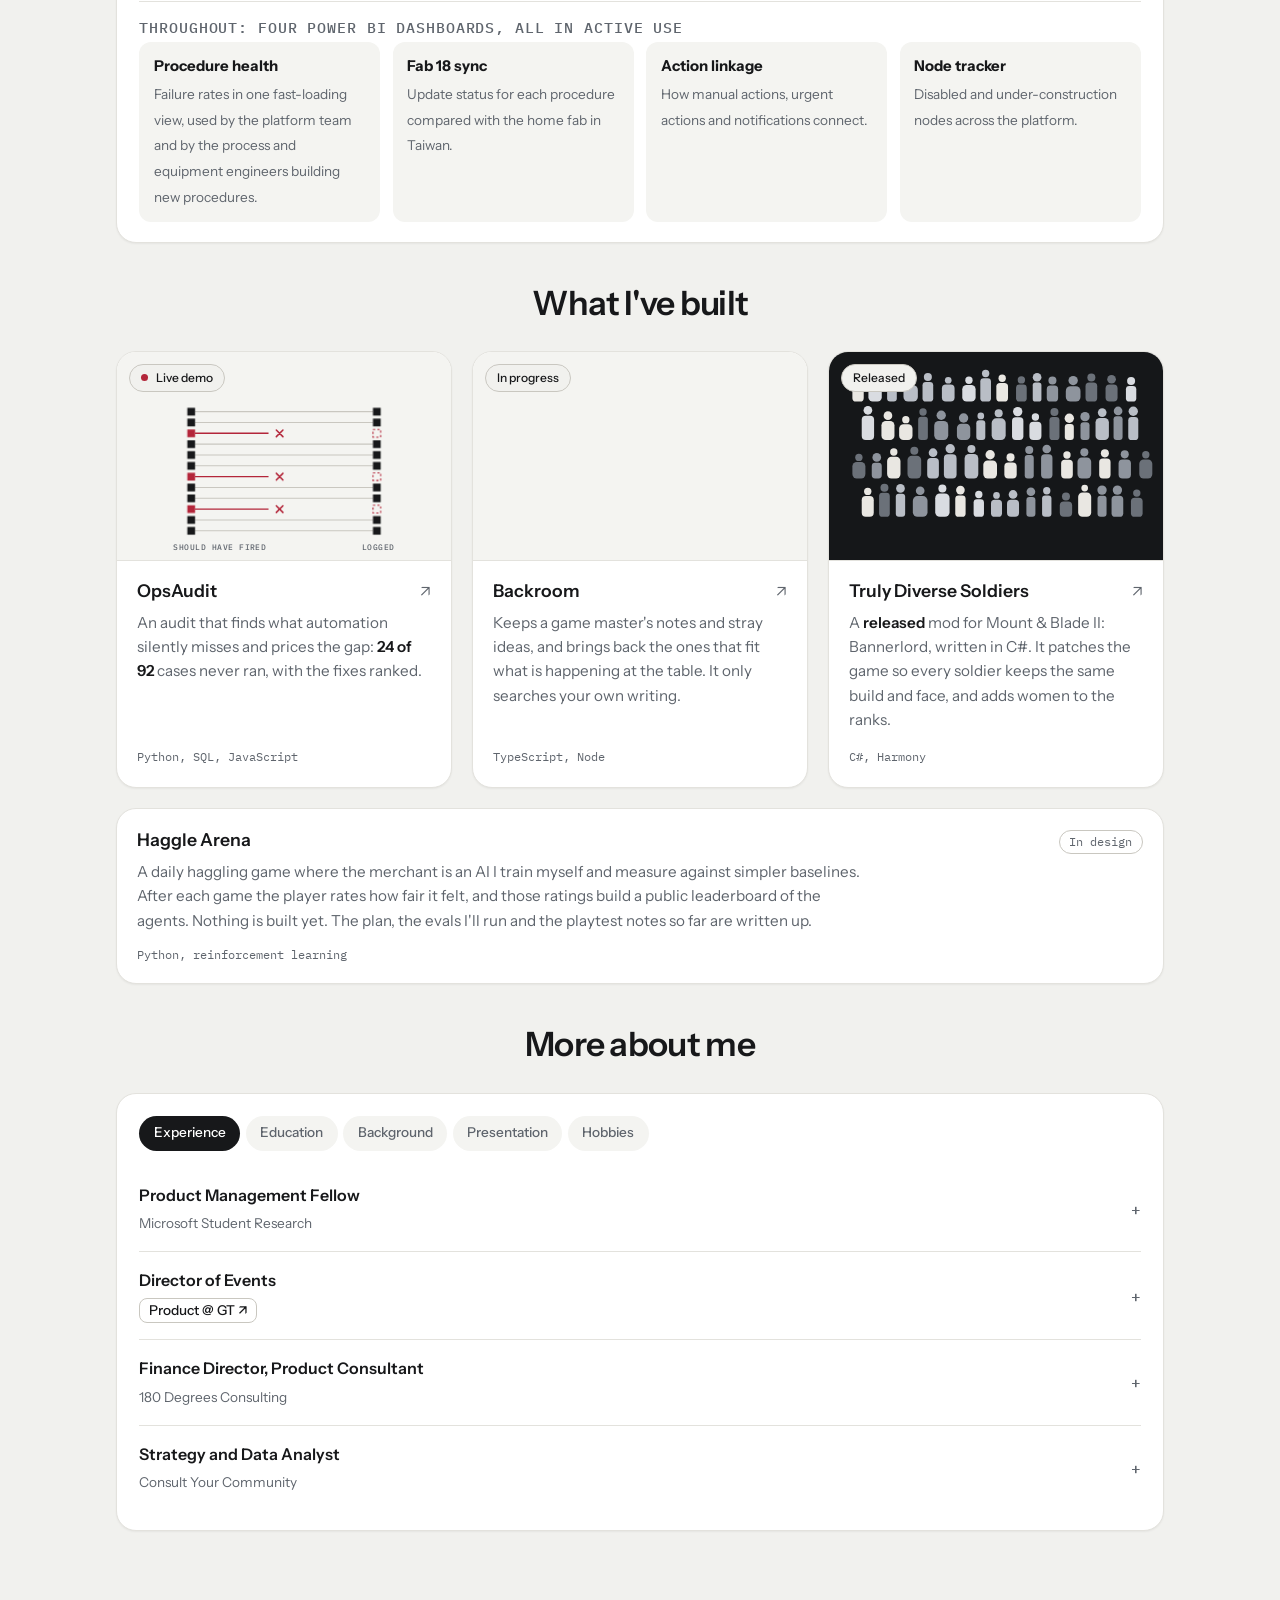
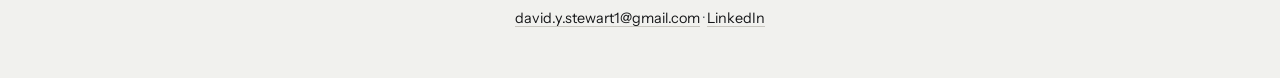
==== commit 8ae19fe5: "Add Haggle Arena (in design) strip under projects Co-Authored-By: Claude Sonnet 5.5 <noreply@anthrop" ====
--- a/index.html
+++ b/index.html
@@ -19,7 +19,7 @@
 <link rel="preconnect" href="https://fonts.googleapis.com">
 <link rel="preconnect" href="https://fonts.gstatic.com" crossorigin>
 <link href="https://fonts.googleapis.com/css2?family=IBM+Plex+Mono:wght@400;500&family=Instrument+Sans:wght@400;500;600&display=swap" rel="stylesheet">
-<link rel="stylesheet" href="site.css?v=20261103b">
+<link rel="stylesheet" href="site.css?v=20261117a">
 </head>
 <body>
 
@@ -150,6 +150,12 @@
     </a>
 
   </div>
+
+  <div class="card next">
+    <div class="next-top"><h3>Haggle Arena</h3><span class="tag mono">In design</span></div>
+    <p>A daily haggling game where the merchant is an AI I train myself and measure against simpler baselines. After each game the player rates how fair it felt, and those ratings build a public leaderboard of the agents. Nothing is built yet. The plan, the evals I'll run and the playtest notes so far are written up.</p>
+    <span class="meta mono">Python, reinforcement learning</span>
+  </div>
 </section>
 
 <section class="block" id="about">
@@ -203,7 +209,7 @@
 </footer>
 
 </div>
-<script src="site.js?v=20261103b"></script>
+<script src="site.js?v=20261117a"></script>
 <script data-goatcounter="https://dstew2816.goatcounter.com/count" async src="https://gc.zgo.at/count.js"></script>
 </body>
 </html>
--- a/site.css
+++ b/site.css
@@ -144,6 +144,14 @@
 .proj .meta { margin-top: auto; padding-top: .6rem; font-size: .75rem; color: var(--muted); }
 @media (min-width: 52rem) { .grid3 { grid-template-columns: repeat(3, 1fr); } }
 
+/* Next-up project strip */
+.next { margin-top: 1.25rem; padding: 1.1rem 1.25rem 1.2rem; display: flex; flex-direction: column; gap: .35rem; }
+.next-top { display: flex; justify-content: space-between; align-items: baseline; gap: .75rem; flex-wrap: wrap; }
+.next h3 { margin: 0; font-size: 1.1rem; font-weight: 600; }
+.next .tag { font-size: .75rem; color: var(--muted); border: 1px solid var(--line-strong); border-radius: 999px; padding: .1rem .6rem; }
+.next p { margin: 0; color: var(--muted); font-size: .95rem; max-width: 46rem; }
+.next .meta { padding-top: .4rem; font-size: .75rem; color: var(--muted); }
+
 /* Tabs */
 .tabs { display: inline-flex; gap: .35rem; margin-bottom: 1rem; flex-wrap: wrap; }
 .tabs button { background: var(--surface-2); color: var(--muted); border: 0; border-radius: 999px; padding: .4rem .9rem; font: inherit; font-size: .85rem; font-weight: 500; cursor: pointer; }
